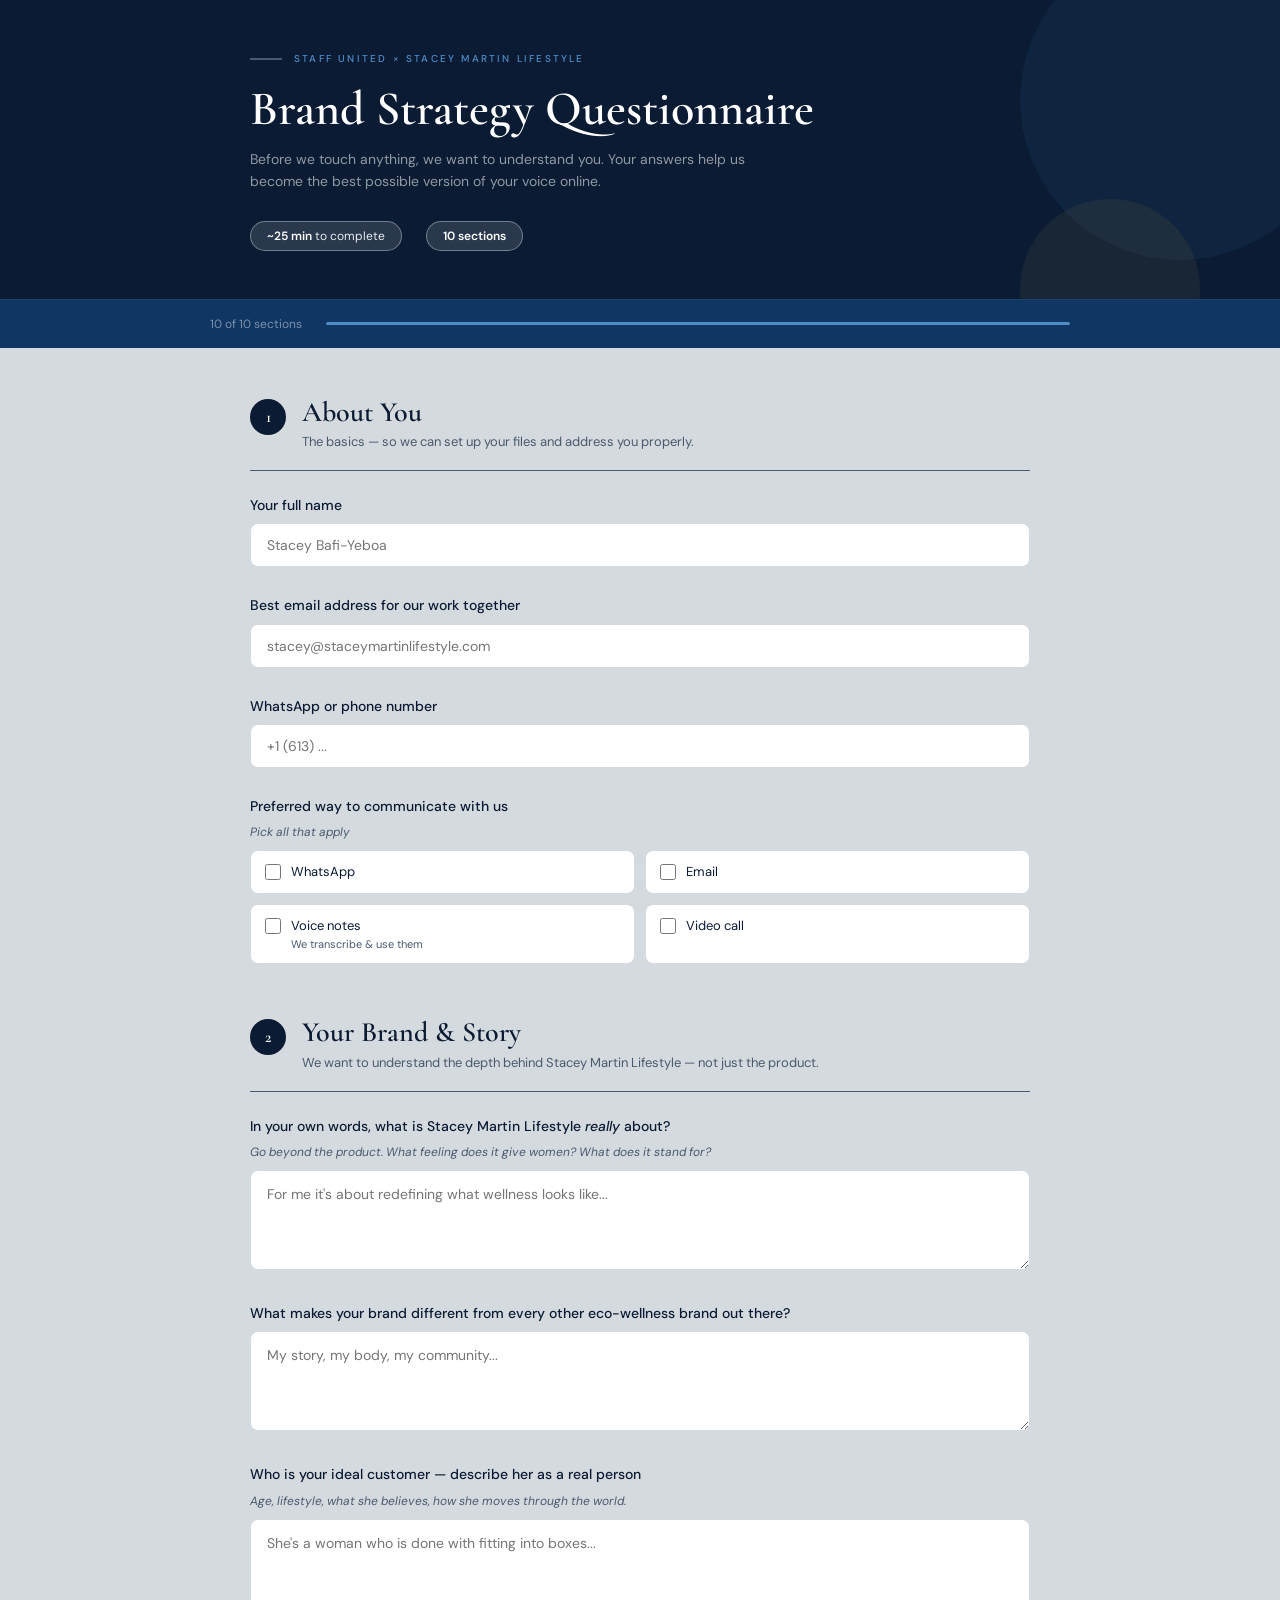
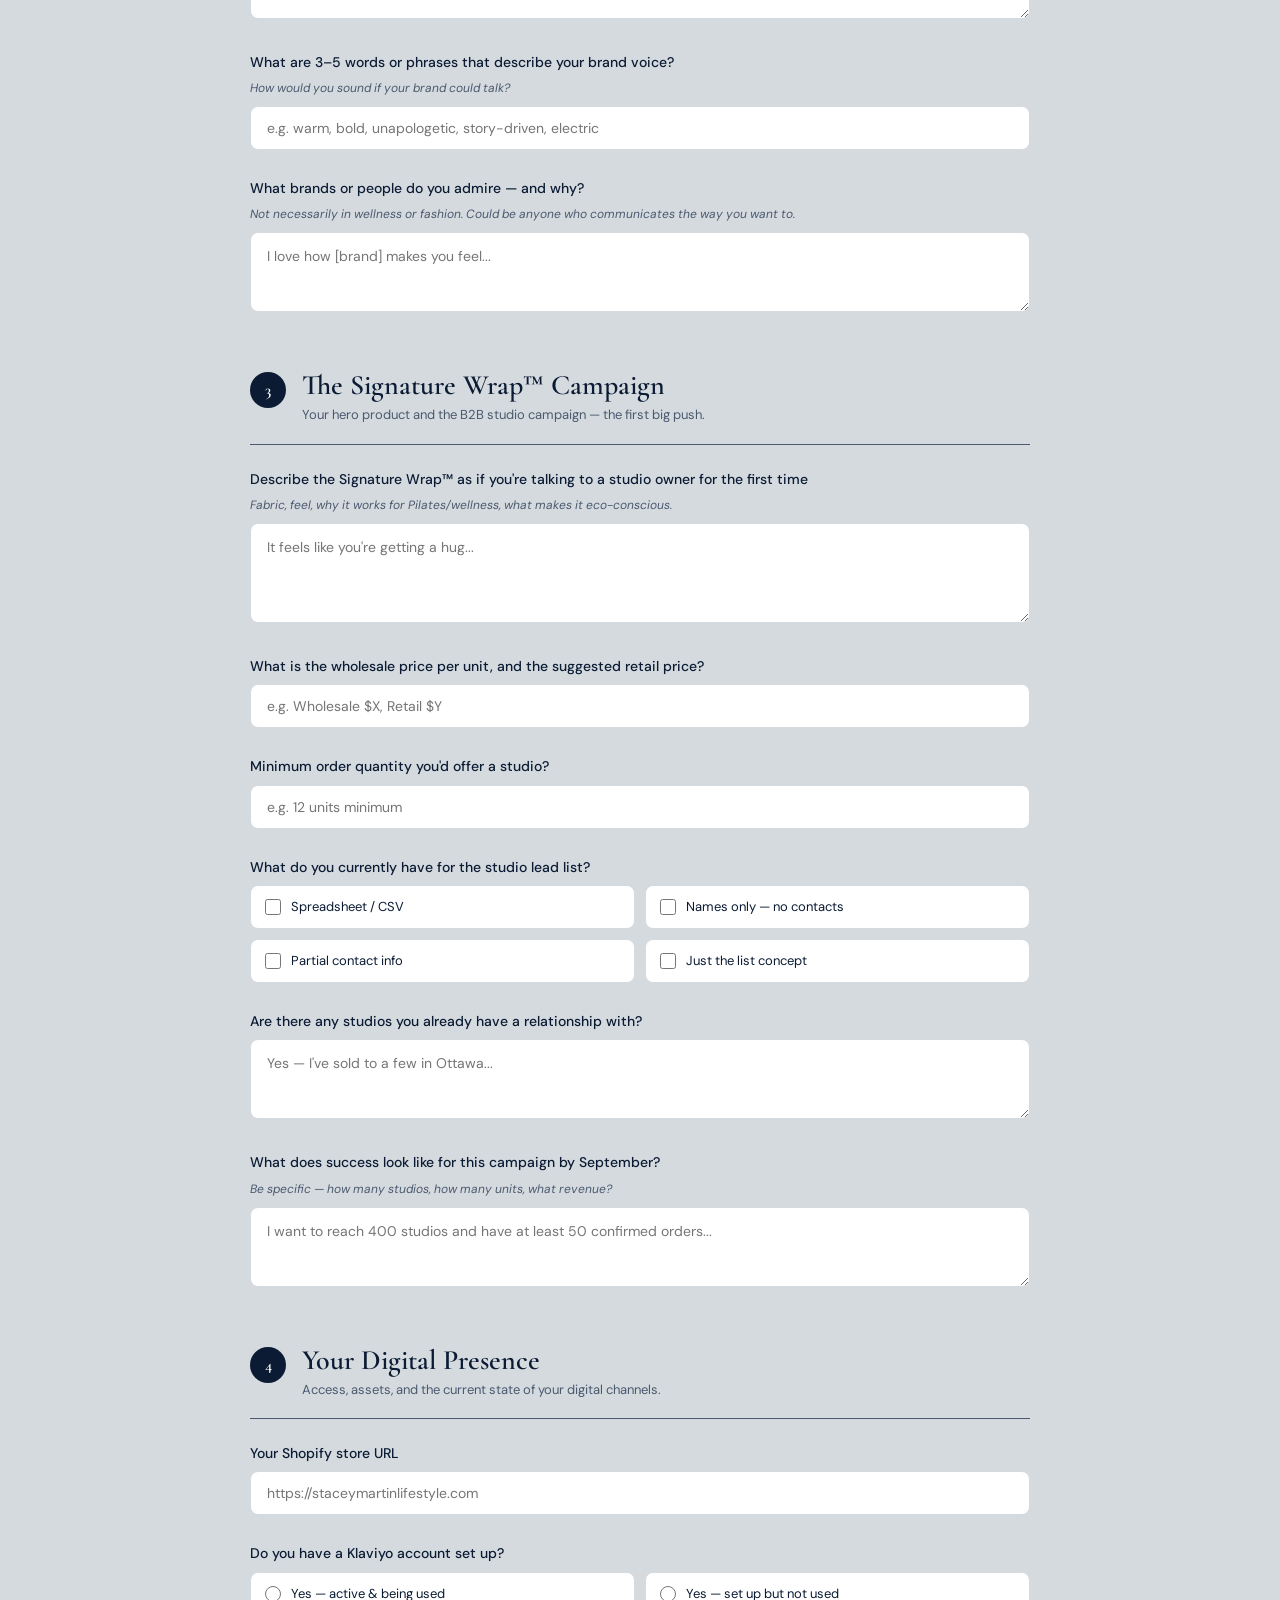
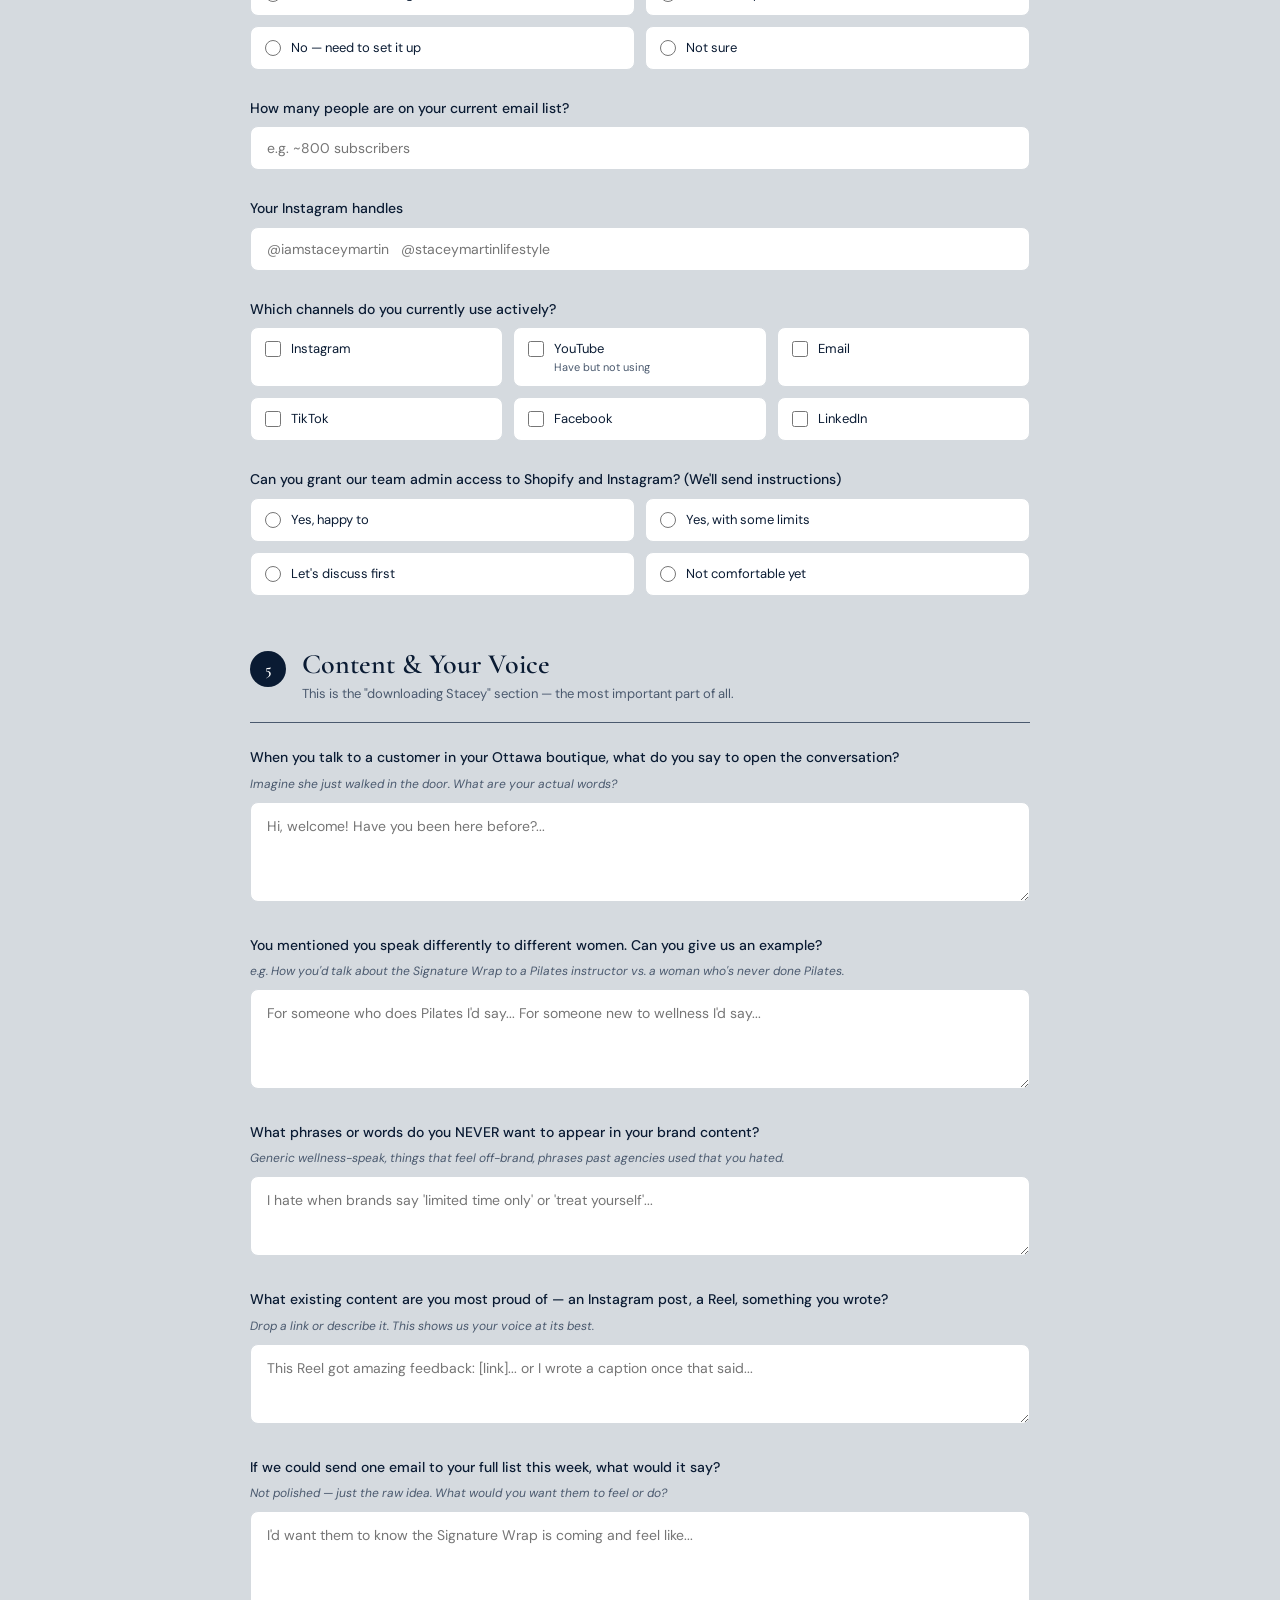
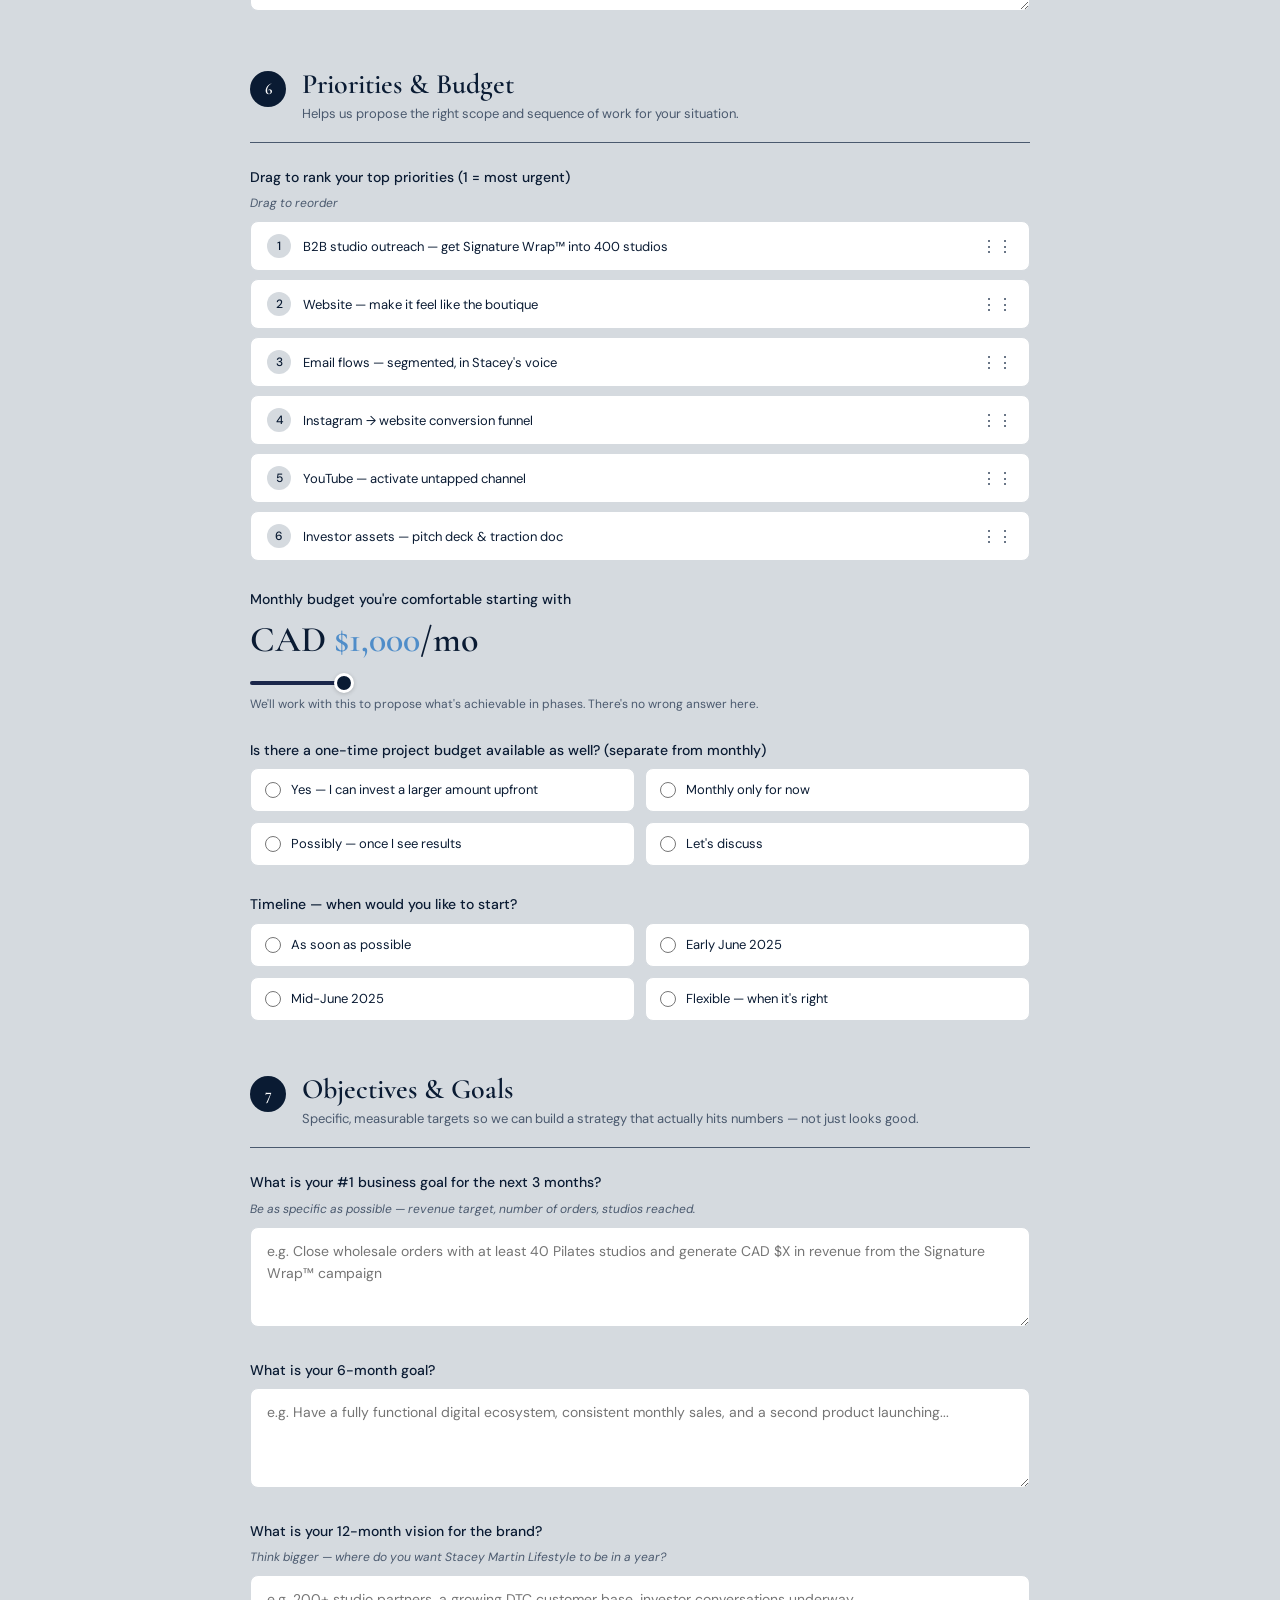
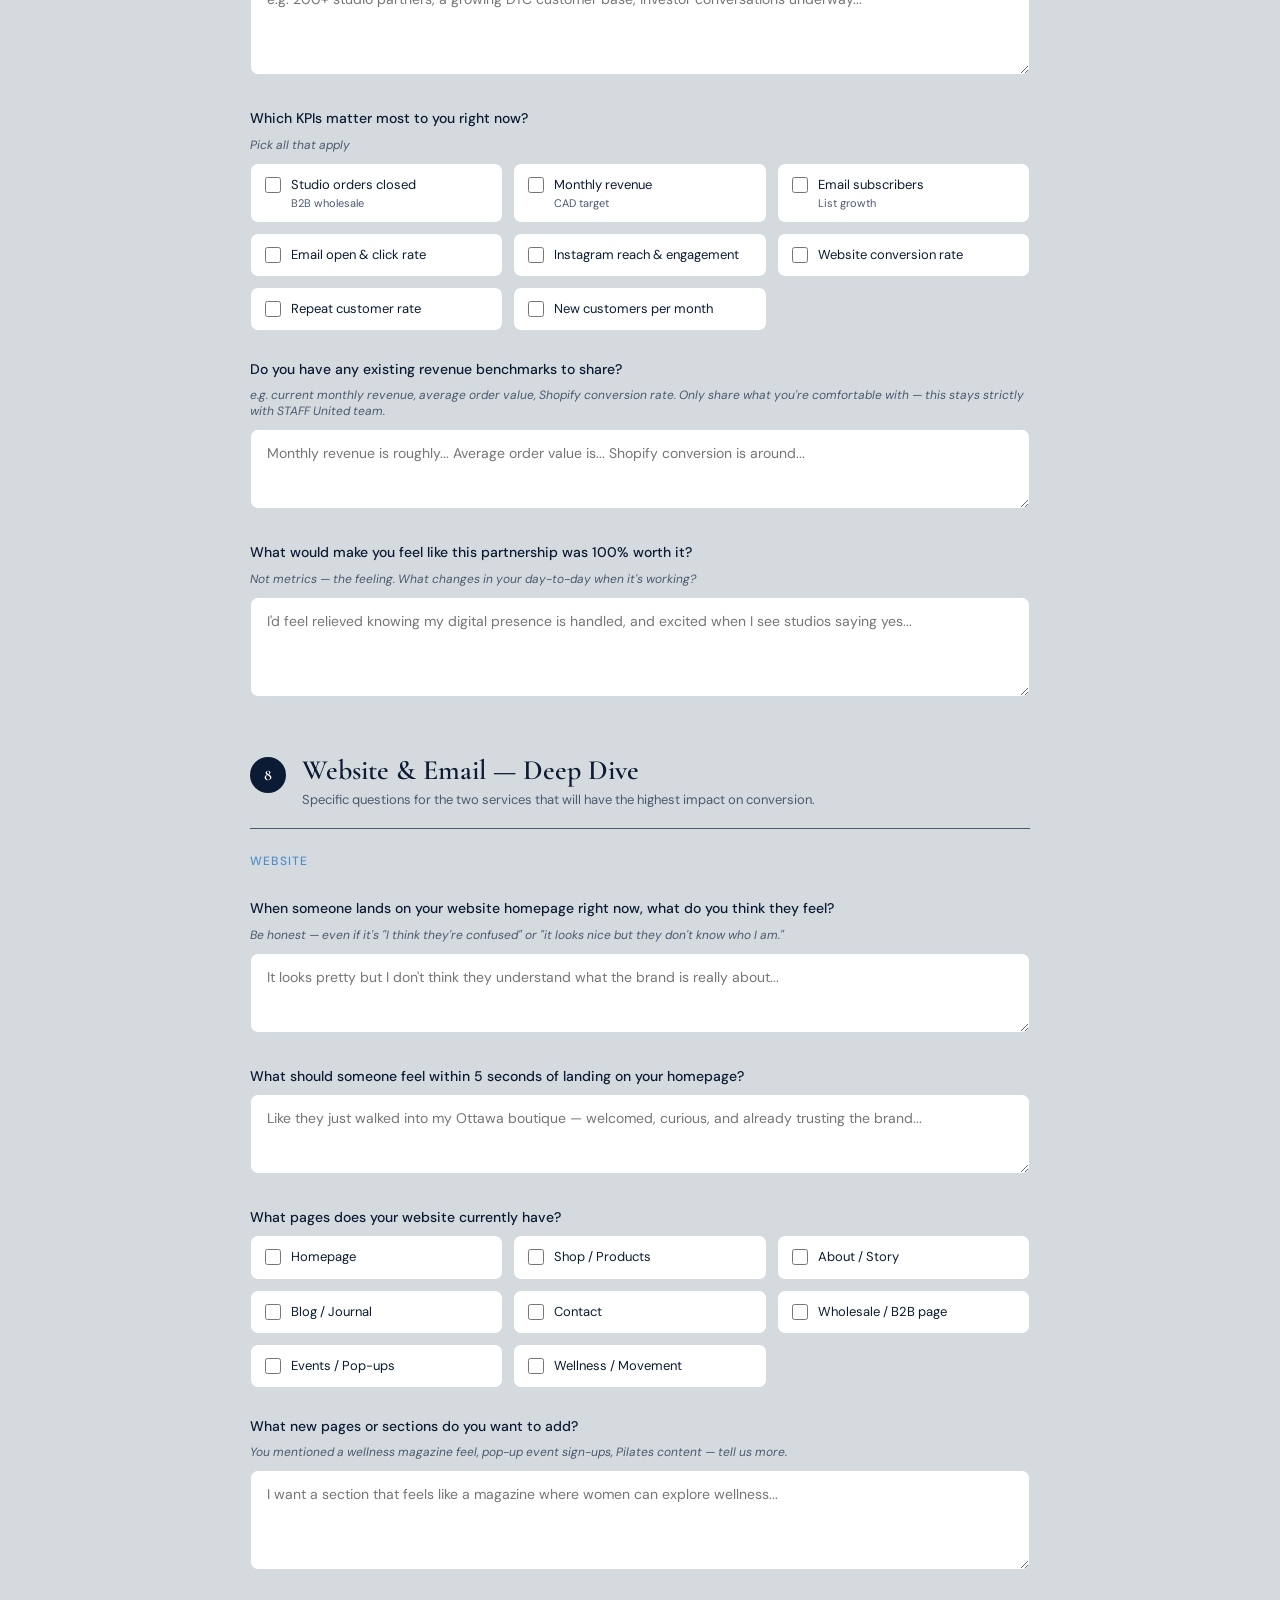
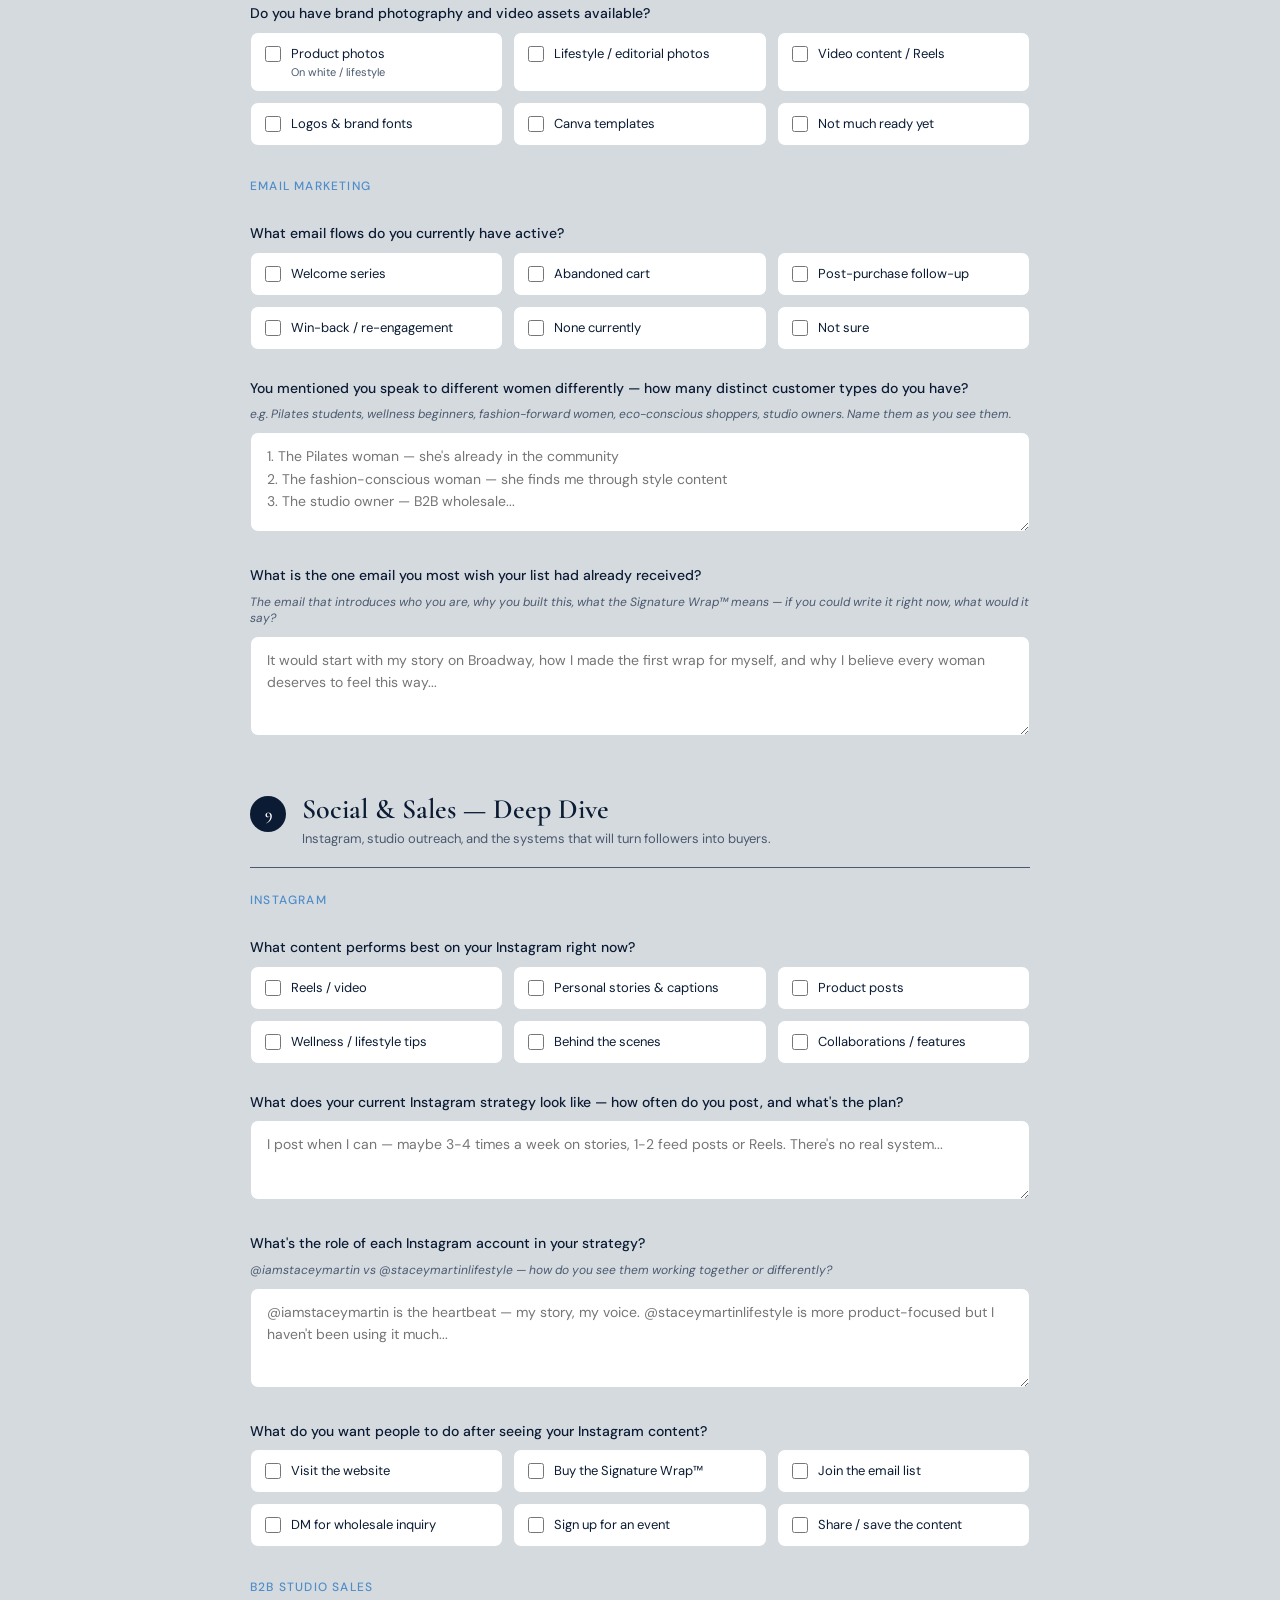
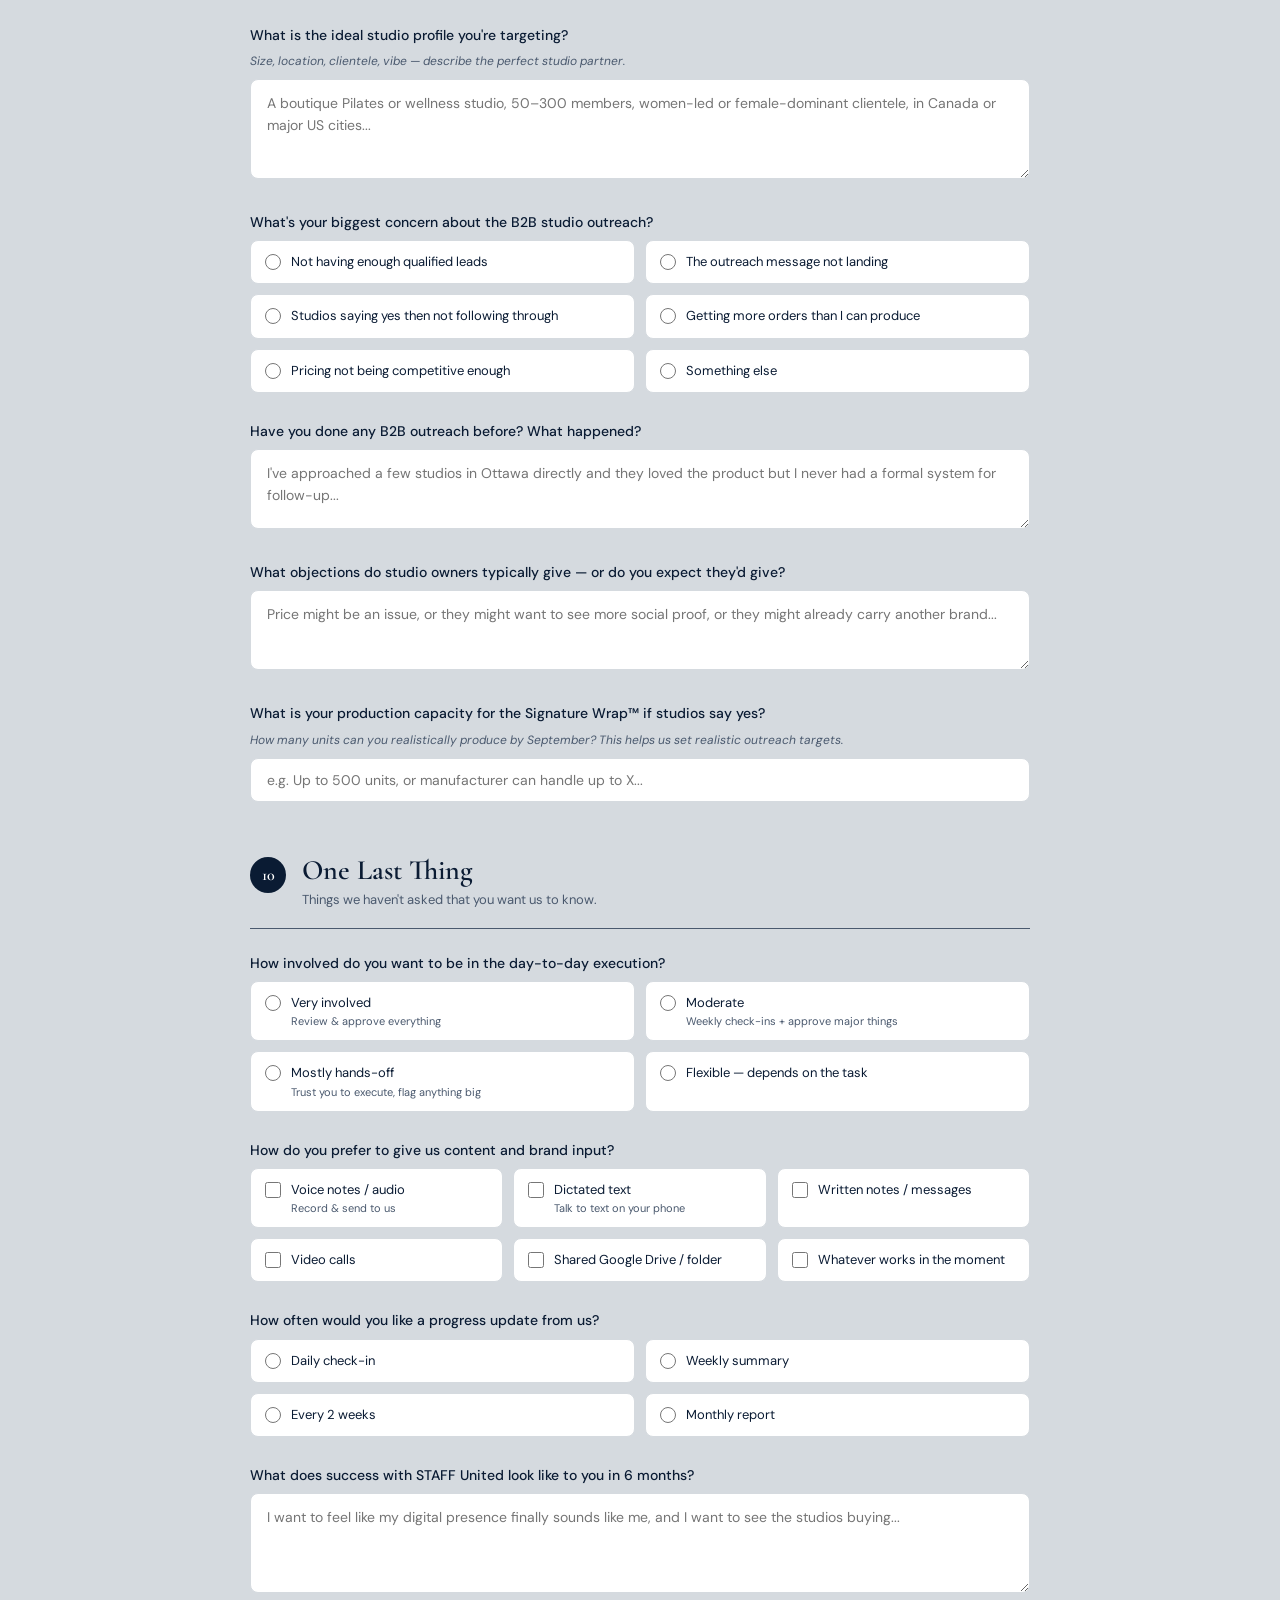
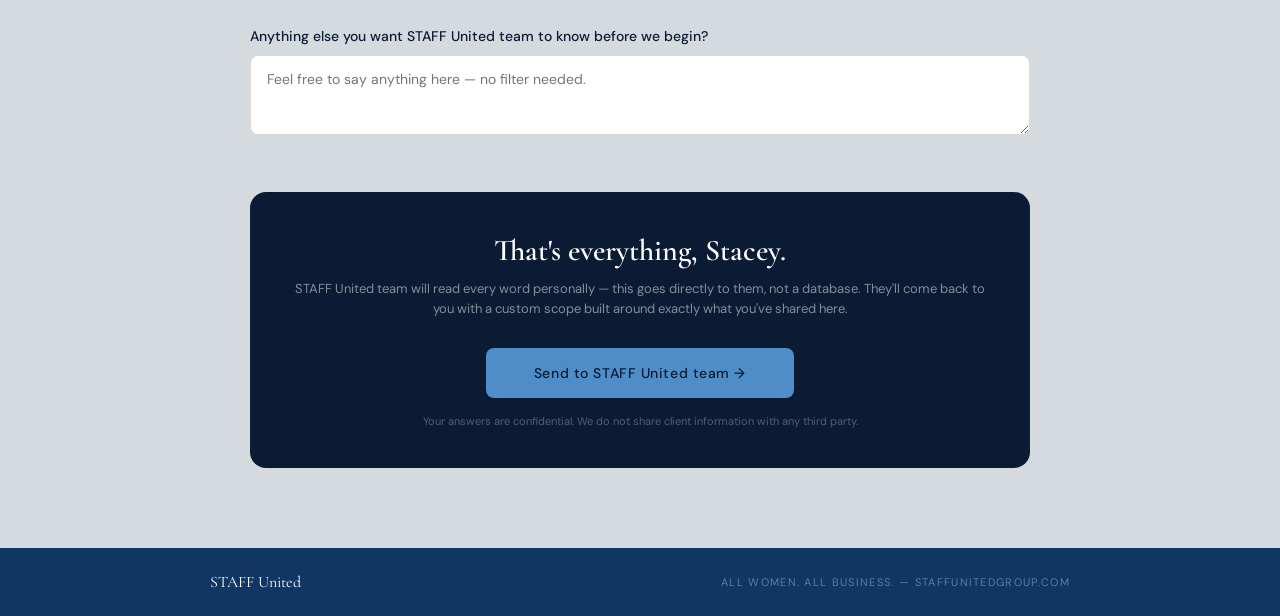
==== index.html @ 4d4ead72 "Initial commit: Discovery questionnaire with Google Sheets integration" ====
<!DOCTYPE html>
<html lang="en">
    <head>
        <meta charset="UTF-8">
        <meta name="viewport" content="width=device-width, initial-scale=1.0">
        <title>Discovery Questionnaire — Stacey Martin Lifestyle × STAFF United</title>
        <link
            href="https://fonts.googleapis.com/css2?family=Cormorant+Garamond:ital,wght@0,400;0,600;1,400&family=DM+Sans:wght@300;400;500&display=swap"
            rel="stylesheet">

        <link rel="stylesheet" href="./assets/css/style.css">
    </head>
    <body>

        <header class="site-header">
            <div class="header-deco"></div>
            <div class="header-deco2"></div>
            <div class="header-inner">
                <div class="header-eyebrow">STAFF United × Stacey Martin Lifestyle</div>
                <h1 class="header-title">Brand Strategy Questionnaire</h1> <p
                    class="header-sub">Before we touch anything, we want to understand you. Your
                    answers help
                    us become the best possible version of your voice online.</p>
                <div class="header-meta">
                    <span class="header-badge"><strong>~25 min</strong> to complete</span>
                    <span class="header-badge"><strong>10 sections</strong></span>
                </div>
            </div>
        </header>

        <div class="progress-bar-wrap">
            <div class="progress-bar-inner">
                <span class="progress-label" id="progress-label">0 of 7 sections</span>
                <div class="progress-track"><div class="progress-fill"
                        id="progress-fill"></div></div>
            </div>
        </div>

        <main class="main">
            <form id="questionnaire" novalidate>

                <!-- ══ SECTION 1: YOU ══ -->
                <div class="section" data-section="1">
                    <div class="section-header">
                        <div class="section-number">1</div>
                        <div>
                            <div class="section-title">About You</div>
                            <div class="section-desc">The basics — so we can set up your files and
                                address you
                                properly.</div>
                        </div>
                    </div>

                    <div class="question">
                        <label class="question-label">Your full name</label>
                        <input type="text" name="full_name" placeholder="Stacey Bafi-Yeboa" />
                    </div>
                    <div class="question">
                        <label class="question-label">Best email address for our work
                            together</label>
                        <input type="email" name="email"
                            placeholder="stacey@staceymartinlifestyle.com" />
                    </div>
                    <div class="question">
                        <label class="question-label">WhatsApp or phone number</label>
                        <input type="text" name="phone" placeholder="+1 (613) ..." />
                    </div>
                    <div class="question">
                        <label class="question-label">Preferred way to communicate with us</label>
                        <div class="question-hint">Pick all that apply</div>
                        <div class="options-grid two-col">
                            <label class="option-item"><input type="checkbox" name="comms"
                                    value="whatsapp"><div><div
                                        class="option-label">WhatsApp</div></div></label>
                            <label class="option-item"><input type="checkbox" name="comms"
                                    value="email"><div><div
                                        class="option-label">Email</div></div></label>
                            <label class="option-item"><input type="checkbox" name="comms"
                                    value="voice_note"><div><div class="option-label">Voice
                                        notes</div><div
                                        class="option-sub">We transcribe & use
                                        them</div></div></label>
                            <label class="option-item"><input type="checkbox" name="comms"
                                    value="video_call"><div><div class="option-label">Video
                                        call</div></div></label>
                        </div>
                    </div>
                </div>

                <!-- ══ SECTION 2: YOUR BRAND ══ -->
                <div class="section" data-section="2">
                    <div class="section-header">
                        <div class="section-number">2</div>
                        <div>
                            <div class="section-title">Your Brand & Story</div>
                            <div class="section-desc">We want to understand the depth behind Stacey
                                Martin
                                Lifestyle — not just the product.</div>
                        </div>
                    </div>

                    <div class="question">
                        <label class="question-label">In your own words, what is Stacey Martin
                            Lifestyle
                            <em>really</em> about?</label>
                        <div class="question-hint">Go beyond the product. What feeling does it give
                            women? What
                            does it stand for?</div>
                        <textarea name="brand_essence"
                            placeholder="For me it's about redefining what wellness looks like..."></textarea>
                    </div>
                    <div class="question">
                        <label class="question-label">What makes your brand different from every
                            other
                            eco-wellness brand out there?</label>
                        <textarea name="brand_difference"
                            placeholder="My story, my body, my community..."></textarea>
                    </div>
                    <div class="question">
                        <label class="question-label">Who is your ideal customer — describe her as a
                            real
                            person</label>
                        <div class="question-hint">Age, lifestyle, what she believes, how she moves
                            through the
                            world.</div>
                        <textarea name="ideal_customer"
                            placeholder="She's a woman who is done with fitting into boxes..."></textarea>
                    </div>
                    <div class="question">
                        <label class="question-label">What are 3–5 words or phrases that describe
                            your brand
                            voice?</label>
                        <div class="question-hint">How would you sound if your brand could
                            talk?</div>
                        <input type="text" name="brand_voice"
                            placeholder="e.g. warm, bold, unapologetic, story-driven, electric" />
                    </div>
                    <div class="question">
                        <label class="question-label">What brands or people do you admire — and
                            why?</label>
                        <div class="question-hint">Not necessarily in wellness or fashion. Could be
                            anyone who
                            communicates the way you want to.</div>
                        <textarea name="brand_admire"
                            placeholder="I love how [brand] makes you feel..."
                            style="min-height:80px;"></textarea>
                    </div>
                </div>

                <!-- ══ SECTION 3: YOUR PRODUCTS ══ -->
                <div class="section" data-section="3">
                    <div class="section-header">
                        <div class="section-number">3</div>
                        <div>
                            <div class="section-title">The Signature Wrap™ Campaign</div>
                            <div class="section-desc">Your hero product and the B2B studio campaign
                                — the first
                                big push.</div>
                        </div>
                    </div>

                    <div class="question">
                        <label class="question-label">Describe the Signature Wrap™ as if you're
                            talking to a
                            studio owner for the first time</label>
                        <div class="question-hint">Fabric, feel, why it works for Pilates/wellness,
                            what makes
                            it eco-conscious.</div>
                        <textarea name="signature_wrap_pitch"
                            placeholder="It feels like you're getting a hug..."></textarea>
                    </div>
                    <div class="question">
                        <label class="question-label">What is the wholesale price per unit, and the
                            suggested
                            retail price?</label>
                        <input type="text" name="pricing"
                            placeholder="e.g. Wholesale $X, Retail $Y" />
                    </div>
                    <div class="question">
                        <label class="question-label">Minimum order quantity you'd offer a
                            studio?</label>
                        <input type="text" name="moq" placeholder="e.g. 12 units minimum" />
                    </div>
                    <div class="question">
                        <label class="question-label">What do you currently have for the studio lead
                            list?</label>
                        <div class="options-grid two-col">
                            <label class="option-item"><input type="checkbox" name="leads"
                                    value="spreadsheet"><div><div class="option-label">Spreadsheet /
                                        CSV</div></div></label>
                            <label class="option-item"><input type="checkbox" name="leads"
                                    value="names_only"><div><div class="option-label">Names only —
                                        no
                                        contacts</div></div></label>
                            <label class="option-item"><input type="checkbox" name="leads"
                                    value="partial"><div><div class="option-label">Partial contact
                                        info</div></div></label>
                            <label class="option-item"><input type="checkbox" name="leads"
                                    value="nothing"><div><div class="option-label">Just the list
                                        concept</div></div></label>
                        </div>
                    </div>
                    <div class="question">
                        <label class="question-label">Are there any studios you already have a
                            relationship
                            with?</label>
                        <textarea name="warm_studios"
                            placeholder="Yes — I've sold to a few in Ottawa..."
                            style="min-height:80px;"></textarea>
                    </div>
                    <div class="question">
                        <label class="question-label">What does success look like for this campaign
                            by
                            September?</label>
                        <div class="question-hint">Be specific — how many studios, how many units,
                            what
                            revenue?</div>
                        <textarea name="campaign_success"
                            placeholder="I want to reach 400 studios and have at least 50 confirmed orders..."
                            style="min-height:80px;"></textarea>
                    </div>
                </div>

                <!-- ══ SECTION 4: DIGITAL PRESENCE ══ -->
                <div class="section" data-section="4">
                    <div class="section-header">
                        <div class="section-number">4</div>
                        <div>
                            <div class="section-title">Your Digital Presence</div>
                            <div class="section-desc">Access, assets, and the current state of your
                                digital
                                channels.</div>
                        </div>
                    </div>

                    <div class="question">
                        <label class="question-label">Your Shopify store URL</label>
                        <input type="url" name="shopify_url"
                            placeholder="https://staceymartinlifestyle.com" />
                    </div>
                    <div class="question">
                        <label class="question-label">Do you have a Klaviyo account set up?</label>
                        <div class="options-grid two-col">
                            <label class="option-item"><input type="radio" name="klaviyo"
                                    value="yes_active"><div><div class="option-label">Yes — active &
                                        being
                                        used</div></div></label>
                            <label class="option-item"><input type="radio" name="klaviyo"
                                    value="yes_inactive"><div><div class="option-label">Yes — set up
                                        but not
                                        used</div></div></label>
                            <label class="option-item"><input type="radio" name="klaviyo"
                                    value="no"><div><div
                                        class="option-label">No — need to set it
                                        up</div></div></label>
                            <label class="option-item"><input type="radio" name="klaviyo"
                                    value="unsure"><div><div
                                        class="option-label">Not sure</div></div></label>
                        </div>
                    </div>
                    <div class="question">
                        <label class="question-label">How many people are on your current email
                            list?</label>
                        <input type="text" name="email_list_size"
                            placeholder="e.g. ~800 subscribers" />
                    </div>
                    <div class="question">
                        <label class="question-label">Your Instagram handles</label>
                        <input type="text" name="instagram"
                            placeholder="@iamstaceymartin   @staceymartinlifestyle" />
                    </div>
                    <div class="question">
                        <label class="question-label">Which channels do you currently use
                            actively?</label>
                        <div class="options-grid">
                            <label class="option-item"><input type="checkbox" name="channels"
                                    value="instagram"><div><div
                                        class="option-label">Instagram</div></div></label>
                            <label class="option-item"><input type="checkbox" name="channels"
                                    value="youtube"><div><div class="option-label">YouTube</div><div
                                        class="option-sub">Have but not using</div></div></label>
                            <label class="option-item"><input type="checkbox" name="channels"
                                    value="email"><div><div
                                        class="option-label">Email</div></div></label>
                            <label class="option-item"><input type="checkbox" name="channels"
                                    value="tiktok"><div><div
                                        class="option-label">TikTok</div></div></label>
                            <label class="option-item"><input type="checkbox" name="channels"
                                    value="facebook"><div><div
                                        class="option-label">Facebook</div></div></label>
                            <label class="option-item"><input type="checkbox" name="channels"
                                    value="linkedin"><div><div
                                        class="option-label">LinkedIn</div></div></label>
                        </div>
                    </div>
                    <div class="question">
                        <label class="question-label">Can you grant our team admin access to Shopify
                            and
                            Instagram? (We'll send instructions)</label>
                        <div class="options-grid two-col">
                            <label class="option-item"><input type="radio" name="access"
                                    value="yes"><div><div
                                        class="option-label">Yes, happy to</div></div></label>
                            <label class="option-item"><input type="radio" name="access"
                                    value="yes_with_limits"><div><div class="option-label">Yes, with
                                        some
                                        limits</div></div></label>
                            <label class="option-item"><input type="radio" name="access"
                                    value="need_to_discuss"><div><div class="option-label">Let's
                                        discuss
                                        first</div></div></label>
                            <label class="option-item"><input type="radio" name="access"
                                    value="no"><div><div
                                        class="option-label">Not comfortable yet</div></div></label>
                        </div>
                    </div>
                </div>

                <!-- ══ SECTION 5: CONTENT & VOICE ══ -->
                <div class="section" data-section="5">
                    <div class="section-header">
                        <div class="section-number">5</div>
                        <div>
                            <div class="section-title">Content & Your Voice</div>
                            <div class="section-desc">This is the "downloading Stacey" section — the
                                most
                                important part of all.</div>
                        </div>
                    </div>

                    <div class="question">
                        <label class="question-label">When you talk to a customer in your Ottawa
                            boutique, what
                            do you say to open the conversation?</label>
                        <div class="question-hint">Imagine she just walked in the door. What are
                            your actual
                            words?</div>
                        <textarea name="boutique_opener"
                            placeholder="Hi, welcome! Have you been here before?..."></textarea>
                    </div>
                    <div class="question">
                        <label class="question-label">You mentioned you speak differently to
                            different women.
                            Can you give us an example?</label>
                        <div class="question-hint">e.g. How you'd talk about the Signature Wrap to a
                            Pilates
                            instructor vs. a woman who's never done Pilates.</div>
                        <textarea name="audience_segmentation_voice"
                            placeholder="For someone who does Pilates I'd say... For someone new to wellness I'd say..."></textarea>
                    </div>
                    <div class="question">
                        <label class="question-label">What phrases or words do you NEVER want to
                            appear in your
                            brand content?</label>
                        <div class="question-hint">Generic wellness-speak, things that feel
                            off-brand, phrases
                            past agencies used that you hated.</div>
                        <textarea name="brand_dont"
                            placeholder="I hate when brands say 'limited time only' or 'treat yourself'..."
                            style="min-height:80px;"></textarea>
                    </div>
                    <div class="question">
                        <label class="question-label">What existing content are you most proud of —
                            an Instagram
                            post, a Reel, something you wrote?</label>
                        <div class="question-hint">Drop a link or describe it. This shows us your
                            voice at its
                            best.</div>
                        <textarea name="best_content"
                            placeholder="This Reel got amazing feedback: [link]... or I wrote a caption once that said..."
                            style="min-height:80px;"></textarea>
                    </div>
                    <div class="question">
                        <label class="question-label">If we could send one email to your full list
                            this week,
                            what would it say?</label>
                        <div class="question-hint">Not polished — just the raw idea. What would you
                            want them to
                            feel or do?</div>
                        <textarea name="dream_email"
                            placeholder="I'd want them to know the Signature Wrap is coming and feel like..."></textarea>
                    </div>
                </div>

                <!-- ══ SECTION 6: PRIORITIES & BUDGET ══ -->
                <div class="section" data-section="6">
                    <div class="section-header">
                        <div class="section-number">6</div>
                        <div>
                            <div class="section-title">Priorities & Budget</div>
                            <div class="section-desc">Helps us propose the right scope and sequence
                                of work for
                                your situation.</div>
                        </div>
                    </div>

                    <div class="question">
                        <label class="question-label">Drag to rank your top priorities (1 = most
                            urgent)</label>
                        <div class="question-hint">Drag to reorder</div>
                        <div class="priority-list" id="priority-list">
                            <div class="priority-item" draggable="true"
                                data-value="studio_outreach">
                                <div class="priority-num">1</div>
                                <div class="priority-text">B2B studio outreach — get Signature Wrap™
                                    into 400
                                    studios</div>
                                <div class="drag-handle">⋮⋮</div>
                            </div>
                            <div class="priority-item" draggable="true" data-value="website">
                                <div class="priority-num">2</div>
                                <div class="priority-text">Website — make it feel like the
                                    boutique</div>
                                <div class="drag-handle">⋮⋮</div>
                            </div>
                            <div class="priority-item" draggable="true" data-value="email_flows">
                                <div class="priority-num">3</div>
                                <div class="priority-text">Email flows — segmented, in Stacey's
                                    voice</div>
                                <div class="drag-handle">⋮⋮</div>
                            </div>
                            <div class="priority-item" draggable="true"
                                data-value="instagram_funnel">
                                <div class="priority-num">4</div>
                                <div class="priority-text">Instagram → website conversion
                                    funnel</div>
                                <div class="drag-handle">⋮⋮</div>
                            </div>
                            <div class="priority-item" draggable="true" data-value="youtube">
                                <div class="priority-num">5</div>
                                <div class="priority-text">YouTube — activate untapped channel</div>
                                <div class="drag-handle">⋮⋮</div>
                            </div>
                            <div class="priority-item" draggable="true" data-value="investor">
                                <div class="priority-num">6</div>
                                <div class="priority-text">Investor assets — pitch deck & traction
                                    doc</div>
                                <div class="drag-handle">⋮⋮</div>
                            </div>
                        </div>
                        <input type="hidden" name="priorities" id="priorities-input" />
                    </div>

                    <div class="question">
                        <label class="question-label">Monthly budget you're comfortable starting
                            with</label>
                        <div class="budget-display">CAD <span
                                id="budget-value">$1,000</span>/mo</div>
                        <input type="range" min="500" max="5000" step="100" value="1000"
                            id="budget-slider"
                            oninput="updateBudget(this.value)" name="budget_monthly" />
                        <div class="budget-note">We'll work with this to propose what's achievable
                            in phases.
                            There's no wrong answer here.</div>
                    </div>

                    <div class="question">
                        <label class="question-label">Is there a one-time project budget available
                            as well?
                            (separate from monthly)</label>
                        <div class="options-grid two-col">
                            <label class="option-item"><input type="radio" name="one_time_budget"
                                    value="yes"><div><div class="option-label">Yes — I can invest a
                                        larger amount
                                        upfront</div></div></label>
                            <label class="option-item"><input type="radio" name="one_time_budget"
                                    value="monthly_only"><div><div class="option-label">Monthly only
                                        for
                                        now</div></div></label>
                            <label class="option-item"><input type="radio" name="one_time_budget"
                                    value="maybe_later"><div><div class="option-label">Possibly —
                                        once I see
                                        results</div></div></label>
                            <label class="option-item"><input type="radio" name="one_time_budget"
                                    value="discuss"><div><div class="option-label">Let's
                                        discuss</div></div></label>
                        </div>
                    </div>

                    <div class="question">
                        <label class="question-label">Timeline — when would you like to
                            start?</label>
                        <div class="options-grid two-col">
                            <label class="option-item"><input type="radio" name="start_timeline"
                                    value="asap"><div><div class="option-label">As soon as
                                        possible</div></div></label>
                            <label class="option-item"><input type="radio" name="start_timeline"
                                    value="june"><div><div class="option-label">Early June
                                        2025</div></div></label>
                            <label class="option-item"><input type="radio" name="start_timeline"
                                    value="mid_june"><div><div class="option-label">Mid-June
                                        2025</div></div></label>
                            <label class="option-item"><input type="radio" name="start_timeline"
                                    value="flexible"><div><div class="option-label">Flexible — when
                                        it's
                                        right</div></div></label>
                        </div>
                    </div>
                </div>

                <!-- ══ SECTION 7: OBJECTIVES & GOALS ══ -->
                <div class="section" data-section="7">
                    <div class="section-header">
                        <div class="section-number">7</div>
                        <div>
                            <div class="section-title">Objectives & Goals</div>
                            <div class="section-desc">Specific, measurable targets so we can build a
                                strategy that
                                actually hits numbers — not just looks good.</div>
                        </div>
                    </div>

                    <div class="question">
                        <label class="question-label">What is your #1 business goal for the next 3
                            months?</label>
                        <div class="question-hint">Be as specific as possible — revenue target,
                            number of
                            orders, studios reached.</div>
                        <textarea name="goal_3mo"
                            placeholder="e.g. Close wholesale orders with at least 40 Pilates studios and generate CAD $X in revenue from the Signature Wrap™ campaign"></textarea>
                    </div>
                    <div class="question">
                        <label class="question-label">What is your 6-month goal?</label>
                        <textarea name="goal_6mo"
                            placeholder="e.g. Have a fully functional digital ecosystem, consistent monthly sales, and a second product launching..."></textarea>
                    </div>
                    <div class="question">
                        <label class="question-label">What is your 12-month vision for the
                            brand?</label>
                        <div class="question-hint">Think bigger — where do you want Stacey Martin
                            Lifestyle to
                            be in a year?</div>
                        <textarea name="goal_12mo"
                            placeholder="e.g. 200+ studio partners, a growing DTC customer base, investor conversations underway..."></textarea>
                    </div>
                    <div class="question">
                        <label class="question-label">Which KPIs matter most to you right
                            now?</label>
                        <div class="question-hint">Pick all that apply</div>
                        <div class="options-grid">
                            <label class="option-item"><input type="checkbox" name="kpis"
                                    value="studio_orders"><div><div class="option-label">Studio
                                        orders
                                        closed</div><div class="option-sub">B2B
                                        wholesale</div></div></label>
                            <label class="option-item"><input type="checkbox" name="kpis"
                                    value="revenue"><div><div class="option-label">Monthly
                                        revenue</div><div
                                        class="option-sub">CAD target</div></div></label>
                            <label class="option-item"><input type="checkbox" name="kpis"
                                    value="email_subs"><div><div class="option-label">Email
                                        subscribers</div><div
                                        class="option-sub">List growth</div></div></label>
                            <label class="option-item"><input type="checkbox" name="kpis"
                                    value="email_open_rate"><div><div class="option-label">Email
                                        open & click
                                        rate</div></div></label>
                            <label class="option-item"><input type="checkbox" name="kpis"
                                    value="ig_reach"><div><div class="option-label">Instagram reach
                                        &
                                        engagement</div></div></label>
                            <label class="option-item"><input type="checkbox" name="kpis"
                                    value="website_conversions"><div><div
                                        class="option-label">Website conversion
                                        rate</div></div></label>
                            <label class="option-item"><input type="checkbox" name="kpis"
                                    value="repeat_buyers"><div><div class="option-label">Repeat
                                        customer
                                        rate</div></div></label>
                            <label class="option-item"><input type="checkbox" name="kpis"
                                    value="new_customers"><div><div class="option-label">New
                                        customers per
                                        month</div></div></label>
                        </div>
                    </div>
                    <div class="question">
                        <label class="question-label">Do you have any existing revenue benchmarks to
                            share?</label>
                        <div class="question-hint">e.g. current monthly revenue, average order
                            value, Shopify
                            conversion rate. Only share what you're comfortable with — this stays
                            strictly with
                            STAFF United team.</div>
                        <textarea name="revenue_benchmarks"
                            placeholder="Monthly revenue is roughly... Average order value is... Shopify conversion is around..."
                            style="min-height:80px;"></textarea>
                    </div>
                    <div class="question">
                        <label class="question-label">What would make you feel like this partnership
                            was 100%
                            worth it?</label>
                        <div class="question-hint">Not metrics — the feeling. What changes in your
                            day-to-day
                            when it's working?</div>
                        <textarea name="success_feeling"
                            placeholder="I'd feel relieved knowing my digital presence is handled, and excited when I see studios saying yes..."></textarea>
                    </div>
                </div>

                <!-- ══ SECTION 8: WEBSITE & EMAIL DEEP DIVE ══ -->
                <div class="section" data-section="8">
                    <div class="section-header">
                        <div class="section-number">8</div>
                        <div>
                            <div class="section-title">Website & Email — Deep Dive</div>
                            <div class="section-desc">Specific questions for the two services that
                                will have the
                                highest impact on conversion.</div>
                        </div>
                    </div>

                    <div class="question">
                        <label class="question-label"
                            style="font-size:12px;color:var(--blue);text-transform:uppercase;letter-spacing:0.1em;font-weight:500;">WEBSITE</label>
                    </div>
                    <div class="question">
                        <label class="question-label">When someone lands on your website homepage
                            right now,
                            what do you think they feel?</label>
                        <div class="question-hint">Be honest — even if it's
                            "I think they're confused" or
                            "it looks nice but they don't know who I am."</div>
                        <textarea name="website_current_feel"
                            placeholder="It looks pretty but I don't think they understand what the brand is really about..."
                            style="min-height:80px;"></textarea>
                    </div>
                    <div class="question">
                        <label class="question-label">What should someone feel within 5 seconds of
                            landing on
                            your homepage?</label>
                        <textarea name="website_ideal_feel"
                            placeholder="Like they just walked into my Ottawa boutique — welcomed, curious, and already trusting the brand..."
                            style="min-height:80px;"></textarea>
                    </div>
                    <div class="question">
                        <label class="question-label">What pages does your website currently
                            have?</label>
                        <div class="options-grid">
                            <label class="option-item"><input type="checkbox" name="website_pages"
                                    value="home"><div><div
                                        class="option-label">Homepage</div></div></label>
                            <label class="option-item"><input type="checkbox" name="website_pages"
                                    value="shop"><div><div class="option-label">Shop /
                                        Products</div></div></label>
                            <label class="option-item"><input type="checkbox" name="website_pages"
                                    value="about"><div><div class="option-label">About /
                                        Story</div></div></label>
                            <label class="option-item"><input type="checkbox" name="website_pages"
                                    value="blog"><div><div class="option-label">Blog /
                                        Journal</div></div></label>
                            <label class="option-item"><input type="checkbox" name="website_pages"
                                    value="contact"><div><div
                                        class="option-label">Contact</div></div></label>
                            <label class="option-item"><input type="checkbox" name="website_pages"
                                    value="wholesale"><div><div class="option-label">Wholesale / B2B
                                        page</div></div></label>
                            <label class="option-item"><input type="checkbox" name="website_pages"
                                    value="events"><div><div class="option-label">Events /
                                        Pop-ups</div></div></label>
                            <label class="option-item"><input type="checkbox" name="website_pages"
                                    value="wellness"><div><div class="option-label">Wellness /
                                        Movement</div></div></label>
                        </div>
                    </div>
                    <div class="question">
                        <label class="question-label">What new pages or sections do you want to
                            add?</label>
                        <div class="question-hint">You mentioned a wellness magazine feel, pop-up
                            event
                            sign-ups, Pilates content — tell us more.</div>
                        <textarea name="website_new_pages"
                            placeholder="I want a section that feels like a magazine where women can explore wellness..."></textarea>
                    </div>
                    <div class="question">
                        <label class="question-label">Do you have brand photography and video assets
                            available?</label>
                        <div class="options-grid">
                            <label class="option-item"><input type="checkbox" name="brand_assets"
                                    value="product_photos"><div><div class="option-label">Product
                                        photos</div><div
                                        class="option-sub">On white / lifestyle</div></div></label>
                            <label class="option-item"><input type="checkbox" name="brand_assets"
                                    value="lifestyle_photos"><div><div
                                        class="option-label">Lifestyle / editorial
                                        photos</div></div></label>
                            <label class="option-item"><input type="checkbox" name="brand_assets"
                                    value="video_content"><div><div class="option-label">Video
                                        content /
                                        Reels</div></div></label>
                            <label class="option-item"><input type="checkbox" name="brand_assets"
                                    value="logos_fonts"><div><div class="option-label">Logos & brand
                                        fonts</div></div></label>
                            <label class="option-item"><input type="checkbox" name="brand_assets"
                                    value="canva_templates"><div><div class="option-label">Canva
                                        templates</div></div></label>
                            <label class="option-item"><input type="checkbox" name="brand_assets"
                                    value="nothing_ready"><div><div class="option-label">Not much
                                        ready
                                        yet</div></div></label>
                        </div>
                    </div>

                    <div class="question" style="margin-top:32px;">
                        <label class="question-label"
                            style="font-size:12px;color:var(--blue);text-transform:uppercase;letter-spacing:0.1em;font-weight:500;">EMAIL
                            MARKETING</label>
                    </div>
                    <div class="question">
                        <label class="question-label">What email flows do you currently have
                            active?</label>
                        <div class="options-grid">
                            <label class="option-item"><input type="checkbox" name="current_flows"
                                    value="welcome"><div><div class="option-label">Welcome
                                        series</div></div></label>
                            <label class="option-item"><input type="checkbox" name="current_flows"
                                    value="abandoned_cart"><div><div class="option-label">Abandoned
                                        cart</div></div></label>
                            <label class="option-item"><input type="checkbox" name="current_flows"
                                    value="post_purchase"><div><div
                                        class="option-label">Post-purchase
                                        follow-up</div></div></label>
                            <label class="option-item"><input type="checkbox" name="current_flows"
                                    value="win_back"><div><div class="option-label">Win-back /
                                        re-engagement</div></div></label>
                            <label class="option-item"><input type="checkbox" name="current_flows"
                                    value="none"><div><div class="option-label">None
                                        currently</div></div></label>
                            <label class="option-item"><input type="checkbox" name="current_flows"
                                    value="unsure_flows"><div><div class="option-label">Not
                                        sure</div></div></label>
                        </div>
                    </div>
                    <div class="question">
                        <label class="question-label">You mentioned you speak to different women
                            differently —
                            how many distinct customer types do you have?</label>
                        <div class="question-hint">e.g. Pilates students, wellness beginners,
                            fashion-forward
                            women, eco-conscious shoppers, studio owners. Name them as you see
                            them.</div>
                        <textarea name="customer_segments"
                            placeholder="1. The Pilates woman — she's already in the community
2. The fashion-conscious woman — she finds me through style content
3. The studio owner — B2B wholesale..."></textarea>
                    </div>
                    <div class="question">
                        <label class="question-label">What is the one email you most wish your list
                            had already
                            received?</label>
                        <div class="question-hint">The email that introduces who you are, why you
                            built this,
                            what the Signature Wrap™ means — if you could write it right now, what
                            would it
                            say?</div>
                        <textarea name="dream_intro_email"
                            placeholder="It would start with my story on Broadway, how I made the first wrap for myself, and why I believe every woman deserves to feel this way..."></textarea>
                    </div>
                </div>

                <!-- ══ SECTION 9: SOCIAL & SALES DEEP DIVE ══ -->
                <div class="section" data-section="9">
                    <div class="section-header">
                        <div class="section-number">9</div>
                        <div>
                            <div class="section-title">Social & Sales — Deep Dive</div>
                            <div class="section-desc">Instagram, studio outreach, and the systems
                                that will turn
                                followers into buyers.</div>
                        </div>
                    </div>

                    <div class="question">
                        <label class="question-label"
                            style="font-size:12px;color:var(--blue);text-transform:uppercase;letter-spacing:0.1em;font-weight:500;">INSTAGRAM</label>
                    </div>
                    <div class="question">
                        <label class="question-label">What content performs best on your Instagram
                            right
                            now?</label>
                        <div class="options-grid">
                            <label class="option-item"><input type="checkbox" name="ig_best_content"
                                    value="reels"><div><div class="option-label">Reels /
                                        video</div></div></label>
                            <label class="option-item"><input type="checkbox" name="ig_best_content"
                                    value="personal_stories"><div><div class="option-label">Personal
                                        stories &
                                        captions</div></div></label>
                            <label class="option-item"><input type="checkbox" name="ig_best_content"
                                    value="product_posts"><div><div class="option-label">Product
                                        posts</div></div></label>
                            <label class="option-item"><input type="checkbox" name="ig_best_content"
                                    value="wellness_tips"><div><div class="option-label">Wellness /
                                        lifestyle
                                        tips</div></div></label>
                            <label class="option-item"><input type="checkbox" name="ig_best_content"
                                    value="behind_scenes"><div><div class="option-label">Behind the
                                        scenes</div></div></label>
                            <label class="option-item"><input type="checkbox" name="ig_best_content"
                                    value="collaborations"><div><div
                                        class="option-label">Collaborations /
                                        features</div></div></label>
                        </div>
                    </div>
                    <div class="question">
                        <label class="question-label">What does your current Instagram strategy look
                            like — how
                            often do you post, and what's the plan?</label>
                        <textarea name="ig_current_strategy"
                            placeholder="I post when I can — maybe 3-4 times a week on stories, 1-2 feed posts or Reels. There's no real system..."
                            style="min-height:80px;"></textarea>
                    </div>
                    <div class="question">
                        <label class="question-label">What's the role of each Instagram account in
                            your
                            strategy?</label>
                        <div class="question-hint">@iamstaceymartin vs @staceymartinlifestyle — how
                            do you see
                            them working together or differently?</div>
                        <textarea name="ig_account_roles"
                            placeholder="@iamstaceymartin is the heartbeat — my story, my voice. @staceymartinlifestyle is more product-focused but I haven't been using it much..."></textarea>
                    </div>
                    <div class="question">
                        <label class="question-label">What do you want people to do after seeing
                            your Instagram
                            content?</label>
                        <div class="options-grid">
                            <label class="option-item"><input type="checkbox" name="ig_cta"
                                    value="visit_website"><div><div class="option-label">Visit the
                                        website</div></div></label>
                            <label class="option-item"><input type="checkbox" name="ig_cta"
                                    value="buy_product"><div><div class="option-label">Buy the
                                        Signature
                                        Wrap™</div></div></label>
                            <label class="option-item"><input type="checkbox" name="ig_cta"
                                    value="join_email"><div><div class="option-label">Join the email
                                        list</div></div></label>
                            <label class="option-item"><input type="checkbox" name="ig_cta"
                                    value="dm_inquiry"><div><div class="option-label">DM for
                                        wholesale
                                        inquiry</div></div></label>
                            <label class="option-item"><input type="checkbox" name="ig_cta"
                                    value="sign_up_event"><div><div class="option-label">Sign up for
                                        an
                                        event</div></div></label>
                            <label class="option-item"><input type="checkbox" name="ig_cta"
                                    value="share_content"><div><div class="option-label">Share /
                                        save the
                                        content</div></div></label>
                        </div>
                    </div>

                    <div class="question" style="margin-top:32px;">
                        <label class="question-label"
                            style="font-size:12px;color:var(--blue);text-transform:uppercase;letter-spacing:0.1em;font-weight:500;">B2B
                            STUDIO SALES</label>
                    </div>
                    <div class="question">
                        <label class="question-label">What is the ideal studio profile you're
                            targeting?</label>
                        <div class="question-hint">Size, location, clientele, vibe — describe the
                            perfect studio
                            partner.</div>
                        <textarea name="ideal_studio"
                            placeholder="A boutique Pilates or wellness studio, 50–300 members, women-led or female-dominant clientele, in Canada or major US cities..."></textarea>
                    </div>
                    <div class="question">
                        <label class="question-label">What's your biggest concern about the B2B
                            studio
                            outreach?</label>
                        <div class="options-grid two-col">
                            <label class="option-item"><input type="radio" name="b2b_concern"
                                    value="not_enough_leads"><div><div class="option-label">Not
                                        having enough
                                        qualified leads</div></div></label>
                            <label class="option-item"><input type="radio" name="b2b_concern"
                                    value="messaging"><div><div class="option-label">The outreach
                                        message not
                                        landing</div></div></label>
                            <label class="option-item"><input type="radio" name="b2b_concern"
                                    value="follow_through"><div><div class="option-label">Studios
                                        saying yes then not
                                        following through</div></div></label>
                            <label class="option-item"><input type="radio" name="b2b_concern"
                                    value="production_capacity"><div><div
                                        class="option-label">Getting more orders
                                        than I can produce</div></div></label>
                            <label class="option-item"><input type="radio" name="b2b_concern"
                                    value="pricing"><div><div class="option-label">Pricing not being
                                        competitive
                                        enough</div></div></label>
                            <label class="option-item"><input type="radio" name="b2b_concern"
                                    value="other_b2b"><div><div class="option-label">Something
                                        else</div></div></label>
                        </div>
                    </div>
                    <div class="question">
                        <label class="question-label">Have you done any B2B outreach before? What
                            happened?</label>
                        <textarea name="b2b_history"
                            placeholder="I've approached a few studios in Ottawa directly and they loved the product but I never had a formal system for follow-up..."
                            style="min-height:80px;"></textarea>
                    </div>
                    <div class="question">
                        <label class="question-label">What objections do studio owners typically
                            give — or do
                            you expect they'd give?</label>
                        <textarea name="b2b_objections"
                            placeholder="Price might be an issue, or they might want to see more social proof, or they might already carry another brand..."
                            style="min-height:80px;"></textarea>
                    </div>
                    <div class="question">
                        <label class="question-label">What is your production capacity for the
                            Signature Wrap™
                            if studios say yes?</label>
                        <div class="question-hint">How many units can you realistically produce by
                            September?
                            This helps us set realistic outreach targets.</div>
                        <input type="text" name="production_capacity"
                            placeholder="e.g. Up to 500 units, or manufacturer can handle up to X..." />
                    </div>
                </div>

                <!-- ══ SECTION 10: ONE LAST THING ══ -->
                <div class="section" data-section="10">
                    <div class="section-header">
                        <div class="section-number">10</div>
                        <div>
                            <div class="section-title">One Last Thing</div>
                            <div class="section-desc">Things we haven't asked that you want us to
                                know.</div>
                        </div>
                    </div>

                    <div class="question">
                        <label class="question-label">How involved do you want to be in the
                            day-to-day
                            execution?</label>
                        <div class="options-grid two-col">
                            <label class="option-item"><input type="radio" name="involvement_level"
                                    value="very_involved"><div><div class="option-label">Very
                                        involved</div><div
                                        class="option-sub">Review & approve
                                        everything</div></div></label>
                            <label class="option-item"><input type="radio" name="involvement_level"
                                    value="moderate"><div><div
                                        class="option-label">Moderate</div><div
                                        class="option-sub">Weekly check-ins + approve major
                                        things</div></div></label>
                            <label class="option-item"><input type="radio" name="involvement_level"
                                    value="hands_off"><div><div class="option-label">Mostly
                                        hands-off</div><div
                                        class="option-sub">Trust you to execute, flag anything
                                        big</div></div></label>
                            <label class="option-item"><input type="radio" name="involvement_level"
                                    value="flexible"><div><div class="option-label">Flexible —
                                        depends on the
                                        task</div></div></label>
                        </div>
                    </div>
                    <div class="question">
                        <label class="question-label">How do you prefer to give us content and brand
                            input?</label>
                        <div class="options-grid">
                            <label class="option-item"><input type="checkbox"
                                    name="content_input_method"
                                    value="voice_notes"><div><div class="option-label">Voice notes /
                                        audio</div><div
                                        class="option-sub">Record & send to us</div></div></label>
                            <label class="option-item"><input type="checkbox"
                                    name="content_input_method"
                                    value="dictated_text"><div><div class="option-label">Dictated
                                        text</div><div
                                        class="option-sub">Talk to text on your
                                        phone</div></div></label>
                            <label class="option-item"><input type="checkbox"
                                    name="content_input_method"
                                    value="written_notes"><div><div class="option-label">Written
                                        notes /
                                        messages</div></div></label>
                            <label class="option-item"><input type="checkbox"
                                    name="content_input_method"
                                    value="video_calls"><div><div class="option-label">Video
                                        calls</div></div></label>
                            <label class="option-item"><input type="checkbox"
                                    name="content_input_method"
                                    value="shared_folder"><div><div class="option-label">Shared
                                        Google Drive /
                                        folder</div></div></label>
                            <label class="option-item"><input type="checkbox"
                                    name="content_input_method"
                                    value="whatever_works"><div><div class="option-label">Whatever
                                        works in the
                                        moment</div></div></label>
                        </div>
                    </div>
                    <div class="question">
                        <label class="question-label">How often would you like a progress update
                            from
                            us?</label>
                        <div class="options-grid two-col">
                            <label class="option-item"><input type="radio" name="reporting_cadence"
                                    value="daily"><div><div class="option-label">Daily
                                        check-in</div></div></label>
                            <label class="option-item"><input type="radio" name="reporting_cadence"
                                    value="weekly"><div><div class="option-label">Weekly
                                        summary</div></div></label>
                            <label class="option-item"><input type="radio" name="reporting_cadence"
                                    value="biweekly"><div><div class="option-label">Every 2
                                        weeks</div></div></label>
                            <label class="option-item"><input type="radio" name="reporting_cadence"
                                    value="monthly"><div><div class="option-label">Monthly
                                        report</div></div></label>
                        </div>
                    </div>
                    <div class="question">
                        <label class="question-label">What does success with STAFF United look like
                            to you in 6
                            months?</label>
                        <textarea name="success_6mo"
                            placeholder="I want to feel like my digital presence finally sounds like me, and I want to see the studios buying..."></textarea>
                    </div>
                    <div class="question">
                        <label class="question-label">Anything else you want STAFF United team to
                            know before we
                            begin?</label>
                        <textarea name="anything_else"
                            placeholder="Feel free to say anything here — no filter needed."
                            style="min-height:80px;"></textarea>
                    </div>
                </div>

                <!-- ══ SUBMIT ══ -->
                <div class="submit-section">
                    <div class="submit-title">That's everything, Stacey.</div>
                    <p class="submit-sub">STAFF United team will read every word personally — this
                        goes
                        directly to them, not a database. They'll come back to you with a custom
                        scope built
                        around exactly what you've shared here.</p>
                    <button type="button" class="submit-btn" onclick="handleSubmit()">Send to STAFF
                        United
                        team →</button>
                    <div class="submit-note">Your answers are confidential. We do not share client
                        information
                        with any third party.</div>
                </div>

            </form>

            <div class="success-state" id="success">
                <div class="success-icon">✓</div>
                <div class="success-title">Thank you, Stacey.</div>
                <p class="success-sub">STAFF United team will review your answers and come back with
                    a
                    custom scope proposal within 48 hours. You'll hear from us at the email you
                    provided — and
                    of course, WhatsApp is always open.</p>
            </div>
        </main>

        <footer class="site-footer">
            <div class="footer-inner">
                <div class="footer-brand">STAFF United</div>
                <div class="footer-tagline">All Women. All Business. — staffunitedgroup.com</div>
            </div>
        </footer>

        <script src="assets/js/app.js"></script>
    </body>
</html>
---- assets/css/style.css ----
*,
*::before,
*::after {
  box-sizing: border-box;
  margin: 0;
  padding: 0;
}

:root {
  --navy: #0a1b33;
  --navy-mid: #103663;
  --blue: #4f8dc9;
  --cream: #d5dadf;
  --cream2: #d5dadf;
  --tan: #4a596e;
  --warm-grey: #4a596e;
  --dark: #0a1b33;
  --gold: #4f8dc9;
  --rose: #4a596e;
  --white: #ffffff;
}

html {
  scroll-behavior: smooth;
}

body {
  font-family: "DM Sans", sans-serif;
  background: var(--cream);
  color: var(--dark);
  min-height: 100vh;
}

/* ── HEADER ── */
.site-header {
  background: var(--navy);
  padding: 0;
  position: relative;
  overflow: hidden;
}
.header-inner {
  max-width: 860px;
  margin: 0 auto;
  padding: 52px 40px 48px;
  position: relative;
  z-index: 2;
}
.header-eyebrow {
  font-family: "DM Sans", sans-serif;
  font-size: 10px;
  font-weight: 500;
  letter-spacing: 0.22em;
  color: var(--blue);
  text-transform: uppercase;
  margin-bottom: 18px;
  display: flex;
  align-items: center;
  gap: 12px;
}
.header-eyebrow::before {
  content: "";
  display: block;
  width: 32px;
  height: 2px;
  background: var(--tan);
}
.header-title {
  font-family: "Cormorant Garamond", serif;
  font-size: 48px;
  font-weight: 600;
  color: var(--white);
  line-height: 1.1;
  margin-bottom: 12px;
}
.header-title em {
  font-style: italic;
  color: #d5dadf;
}
.header-sub {
  font-size: 14px;
  color: rgba(255, 255, 255, 0.55);
  line-height: 1.6;
  max-width: 520px;
  margin-bottom: 28px;
}
.header-meta {
  display: flex;
  gap: 24px;
  flex-wrap: wrap;
}
.header-badge {
  background: rgba(255, 255, 255, 0.13);
  border: 1px solid rgba(255, 255, 255, 0.35);
  border-radius: 40px;
  padding: 6px 16px;
  font-size: 12px;
  color: rgba(255, 255, 255, 0.9);
}
.header-badge strong {
  color: #ffffff;
  font-weight: 600;
}

/* decorative circle */
.header-deco {
  position: absolute;
  right: -60px;
  top: -60px;
  width: 320px;
  height: 320px;
  border-radius: 50%;
  background: rgba(91, 155, 213, 0.07);
  z-index: 1;
}
.header-deco2 {
  position: absolute;
  right: 80px;
  bottom: -80px;
  width: 180px;
  height: 180px;
  border-radius: 50%;
  background: rgba(201, 168, 76, 0.08);
  z-index: 1;
}

/* ── PROGRESS ── */
.progress-bar-wrap {
  background: var(--navy-mid);
  padding: 16px 40px;
  border-top: 1px solid rgba(255, 255, 255, 0.06);
}
.progress-bar-inner {
  max-width: 860px;
  margin: 0 auto;
  display: flex;
  align-items: center;
  gap: 16px;
}
.progress-label {
  font-size: 12px;
  color: rgba(255, 255, 255, 0.45);
  white-space: nowrap;
  min-width: 100px;
}
.progress-track {
  flex: 1;
  height: 3px;
  background: rgba(255, 255, 255, 0.1);
  border-radius: 2px;
  overflow: hidden;
}
.progress-fill {
  height: 100%;
  background: var(--gold);
  border-radius: 2px;
  transition: width 0.4s ease;
  width: 0%;
}

/* ── MAIN ── */
.main {
  max-width: 860px;
  margin: 0 auto;
  padding: 48px 40px 80px;
}

/* ── SECTION ── */
.section {
  margin-bottom: 52px;
  opacity: 0;
  transform: translateY(18px);
  transition:
    opacity 0.5s ease,
    transform 0.5s ease;
}
.section.visible {
  opacity: 1;
  transform: none;
}
.section-header {
  display: flex;
  align-items: flex-start;
  gap: 16px;
  margin-bottom: 24px;
  padding-bottom: 18px;
  border-bottom: 1px solid var(--tan);
}
.section-number {
  width: 36px;
  height: 36px;
  border-radius: 50%;
  background: var(--navy);
  color: var(--white);
  font-family: "Cormorant Garamond", serif;
  font-size: 16px;
  font-weight: 600;
  display: flex;
  align-items: center;
  justify-content: center;
  flex-shrink: 0;
  margin-top: 3px;
}
.section-title {
  font-family: "Cormorant Garamond", serif;
  font-size: 28px;
  font-weight: 600;
  color: var(--navy);
  line-height: 1.15;
}
.section-desc {
  font-size: 13px;
  color: var(--warm-grey);
  margin-top: 4px;
  line-height: 1.55;
}

/* ── QUESTION ── */
.question {
  margin-bottom: 28px;
}
.question-label {
  font-size: 14px;
  font-weight: 500;
  color: var(--navy);
  margin-bottom: 8px;
  display: block;
  line-height: 1.45;
}
.question-hint {
  font-size: 12px;
  color: var(--warm-grey);
  margin-bottom: 10px;
  font-style: italic;
}

/* inputs */
input[type="text"],
input[type="email"],
input[type="url"],
textarea,
select {
  width: 100%;
  font-family: "DM Sans", sans-serif;
  font-size: 14px;
  color: var(--dark);
  background: var(--white);
  border: 1.5px solid #d5dadf;
  border-radius: 8px;
  padding: 12px 16px;
  transition:
    border-color 0.2s,
    box-shadow 0.2s;
  outline: none;
  appearance: none;
}
input:focus,
textarea:focus,
select:focus {
  border-color: var(--navy);
  box-shadow: 0 0 0 3px rgba(26, 38, 74, 0.08);
}
textarea {
  resize: vertical;
  min-height: 100px;
  line-height: 1.6;
}
select {
  background-image: url("data:image/svg+xml,%3Csvg xmlns='http://www.w3.org/2000/svg' width='12' height='8' viewBox='0 0 12 8'%3E%3Cpath d='M1 1l5 5 5-5' stroke='%238A8278' stroke-width='1.5' fill='none' stroke-linecap='round'/%3E%3C/svg%3E");
  background-repeat: no-repeat;
  background-position: right 14px center;
  padding-right: 38px;
  cursor: pointer;
}

/* checkboxes / radio */
.options-grid {
  display: grid;
  grid-template-columns: repeat(auto-fill, minmax(200px, 1fr));
  gap: 10px;
}
.options-grid.two-col {
  grid-template-columns: 1fr 1fr;
}
.option-item {
  display: flex;
  align-items: flex-start;
  gap: 10px;
  padding: 12px 14px;
  background: var(--white);
  border: 1.5px solid #d5dadf;
  border-radius: 8px;
  cursor: pointer;
  transition:
    border-color 0.18s,
    background 0.18s;
  user-select: none;
}
.option-item:hover {
  border-color: var(--blue);
  background: #eef3f8;
}
.option-item input[type="checkbox"],
.option-item input[type="radio"] {
  width: 16px;
  height: 16px;
  flex-shrink: 0;
  margin-top: 1px;
  accent-color: var(--navy);
  cursor: pointer;
}
.option-item.checked {
  border-color: var(--navy);
  background: #eef2fa;
}
.option-label {
  font-size: 13px;
  color: var(--dark);
  line-height: 1.4;
}
.option-sub {
  font-size: 11px;
  color: var(--warm-grey);
  margin-top: 2px;
}

/* budget slider */
.budget-display {
  font-family: "Cormorant Garamond", serif;
  font-size: 36px;
  font-weight: 600;
  color: var(--navy);
  margin-bottom: 8px;
}
.budget-display span {
  color: var(--gold);
}
.budget-note {
  font-size: 12px;
  color: var(--warm-grey);
  margin-top: 6px;
}
input[type="range"] {
  width: 100%;
  height: 4px;
  border-radius: 2px;
  background: linear-gradient(
    to right,
    var(--navy) 0%,
    var(--navy) 20%,
    #d5dadf 20%
  );
  outline: none;
  border: none;
  box-shadow: none;
  padding: 0;
  cursor: pointer;
  -webkit-appearance: none;
}
input[type="range"]::-webkit-slider-thumb {
  -webkit-appearance: none;
  width: 20px;
  height: 20px;
  border-radius: 50%;
  background: var(--navy);
  border: 3px solid var(--white);
  box-shadow: 0 1px 4px rgba(0, 0, 0, 0.18);
  cursor: pointer;
}

/* priority rank */
.priority-list {
  display: flex;
  flex-direction: column;
  gap: 8px;
}
.priority-item {
  display: flex;
  align-items: center;
  gap: 12px;
  padding: 12px 16px;
  background: var(--white);
  border: 1.5px solid #d5dadf;
  border-radius: 8px;
  cursor: grab;
  transition:
    box-shadow 0.15s,
    border-color 0.15s;
  user-select: none;
}
.priority-item:active {
  cursor: grabbing;
}
.priority-item.dragging {
  box-shadow: 0 4px 18px rgba(0, 0, 0, 0.12);
  border-color: var(--navy);
}
.priority-num {
  width: 24px;
  height: 24px;
  border-radius: 50%;
  background: var(--cream2);
  color: var(--navy);
  font-size: 12px;
  font-weight: 500;
  display: flex;
  align-items: center;
  justify-content: center;
  flex-shrink: 0;
}
.priority-text {
  font-size: 13px;
  color: var(--dark);
}
.drag-handle {
  color: var(--tan);
  font-size: 16px;
  margin-left: auto;
}

/* ── SUBMIT ── */
.submit-section {
  background: var(--navy);
  border-radius: 16px;
  padding: 40px;
  text-align: center;
  margin-top: 40px;
}
.submit-title {
  font-family: "Cormorant Garamond", serif;
  font-size: 30px;
  color: var(--white);
  font-weight: 600;
  margin-bottom: 10px;
}
.submit-sub {
  font-size: 13px;
  color: rgba(255, 255, 255, 0.5);
  margin-bottom: 28px;
  line-height: 1.6;
}
.submit-btn {
  display: inline-block;
  padding: 16px 48px;
  background: var(--gold);
  color: var(--navy);
  border: none;
  border-radius: 8px;
  font-family: "DM Sans", sans-serif;
  font-size: 14px;
  font-weight: 500;
  cursor: pointer;
  letter-spacing: 0.04em;
  transition:
    opacity 0.2s,
    transform 0.15s;
}
.submit-btn:hover {
  opacity: 0.88;
  transform: translateY(-1px);
}
.submit-note {
  font-size: 11px;
  color: rgba(255, 255, 255, 0.3);
  margin-top: 16px;
}

/* ── SUCCESS ── */
.success-state {
  display: none;
  text-align: center;
  padding: 80px 40px;
}
.success-icon {
  width: 64px;
  height: 64px;
  border-radius: 50%;
  background: var(--gold);
  display: flex;
  align-items: center;
  justify-content: center;
  margin: 0 auto 24px;
  font-size: 28px;
}
.success-title {
  font-family: "Cormorant Garamond", serif;
  font-size: 36px;
  color: var(--navy);
  font-weight: 600;
  margin-bottom: 12px;
}
.success-sub {
  font-size: 14px;
  color: var(--warm-grey);
  max-width: 440px;
  margin: 0 auto;
  line-height: 1.7;
}

/* ── FOOTER ── */
.site-footer {
  background: var(--navy-mid);
  padding: 24px 40px;
  text-align: center;
}
.footer-inner {
  max-width: 860px;
  margin: 0 auto;
  display: flex;
  align-items: center;
  justify-content: space-between;
  flex-wrap: wrap;
  gap: 12px;
}
.footer-brand {
  font-family: "Cormorant Garamond", serif;
  font-size: 16px;
  color: var(--white);
}
.footer-tagline {
  font-size: 11px;
  color: rgba(255, 255, 255, 0.35);
  letter-spacing: 0.12em;
  text-transform: uppercase;
}

@media (max-width: 600px) {
  .header-inner {
    padding: 36px 24px 32px;
  }
  .header-title {
    font-size: 34px;
  }
  .main {
    padding: 32px 24px 60px;
  }
  .options-grid.two-col {
    grid-template-columns: 1fr;
  }
  .submit-section {
    padding: 28px 24px;
  }
}
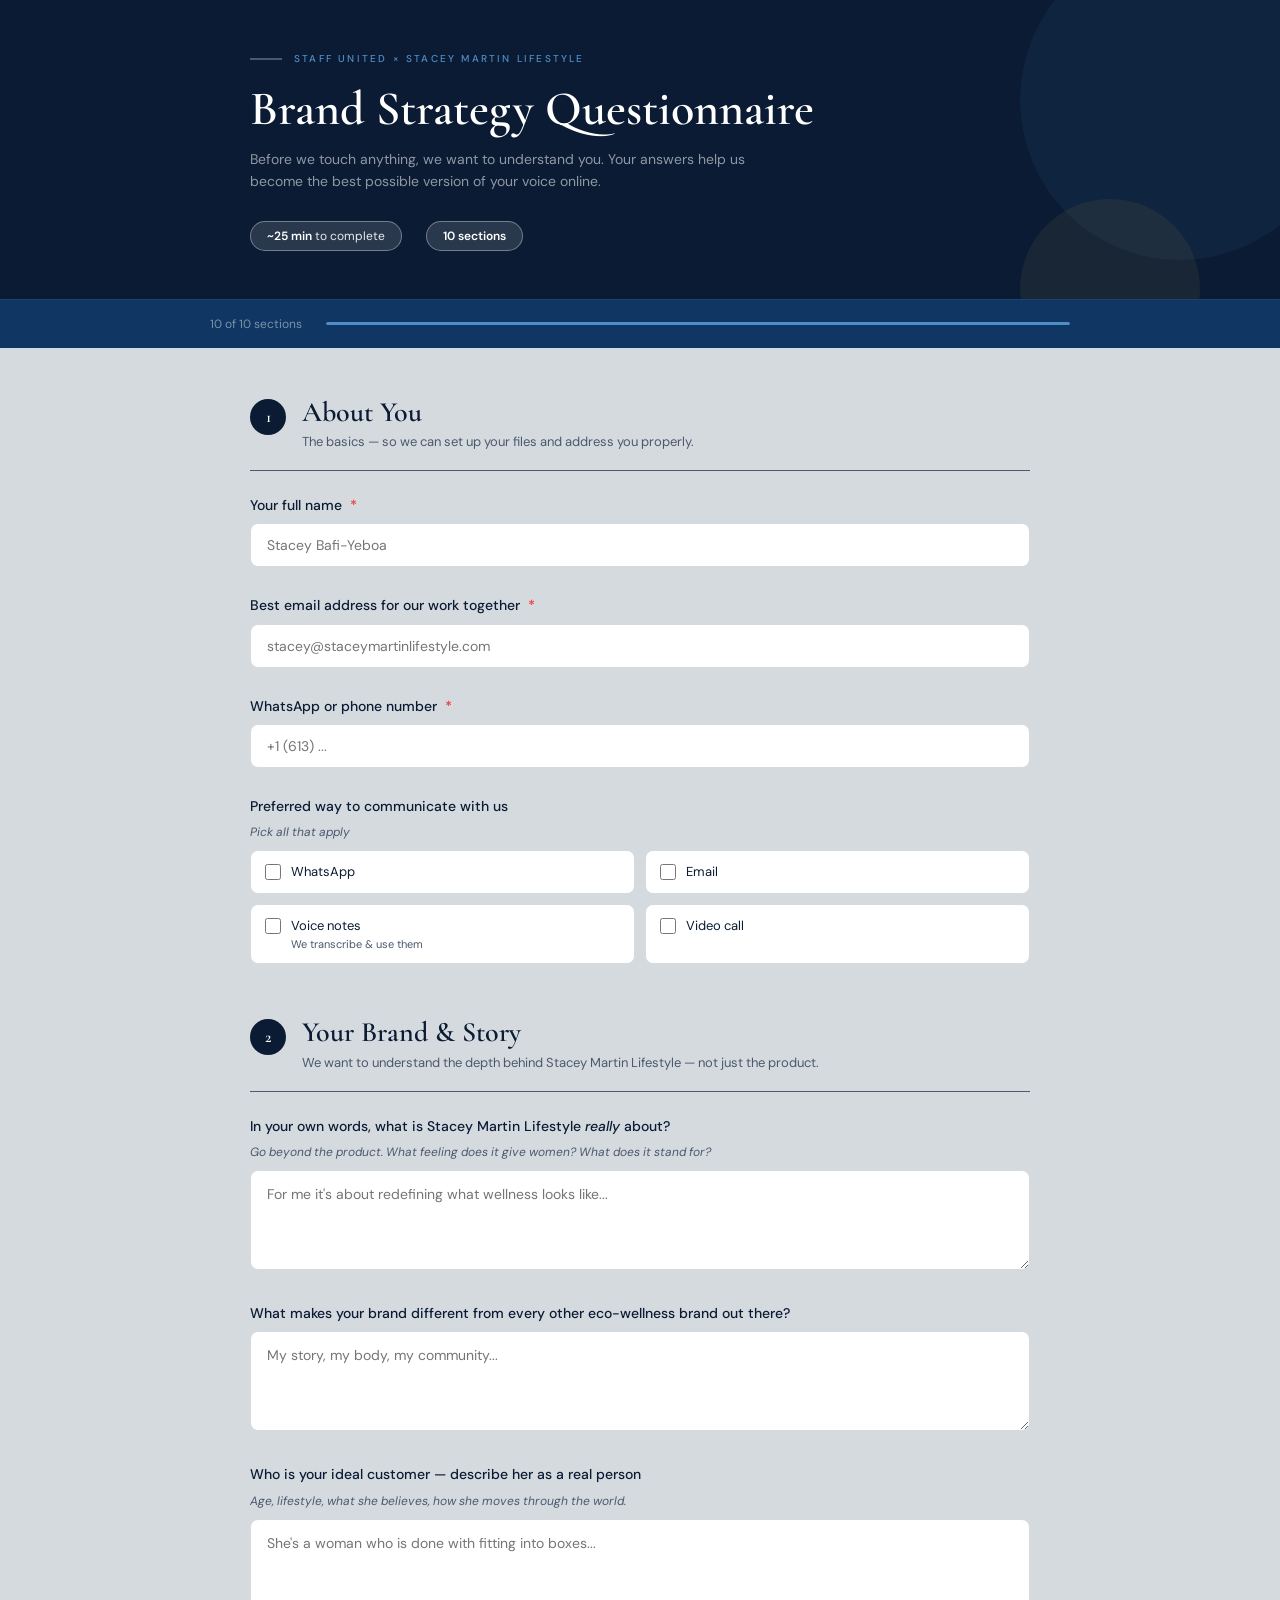
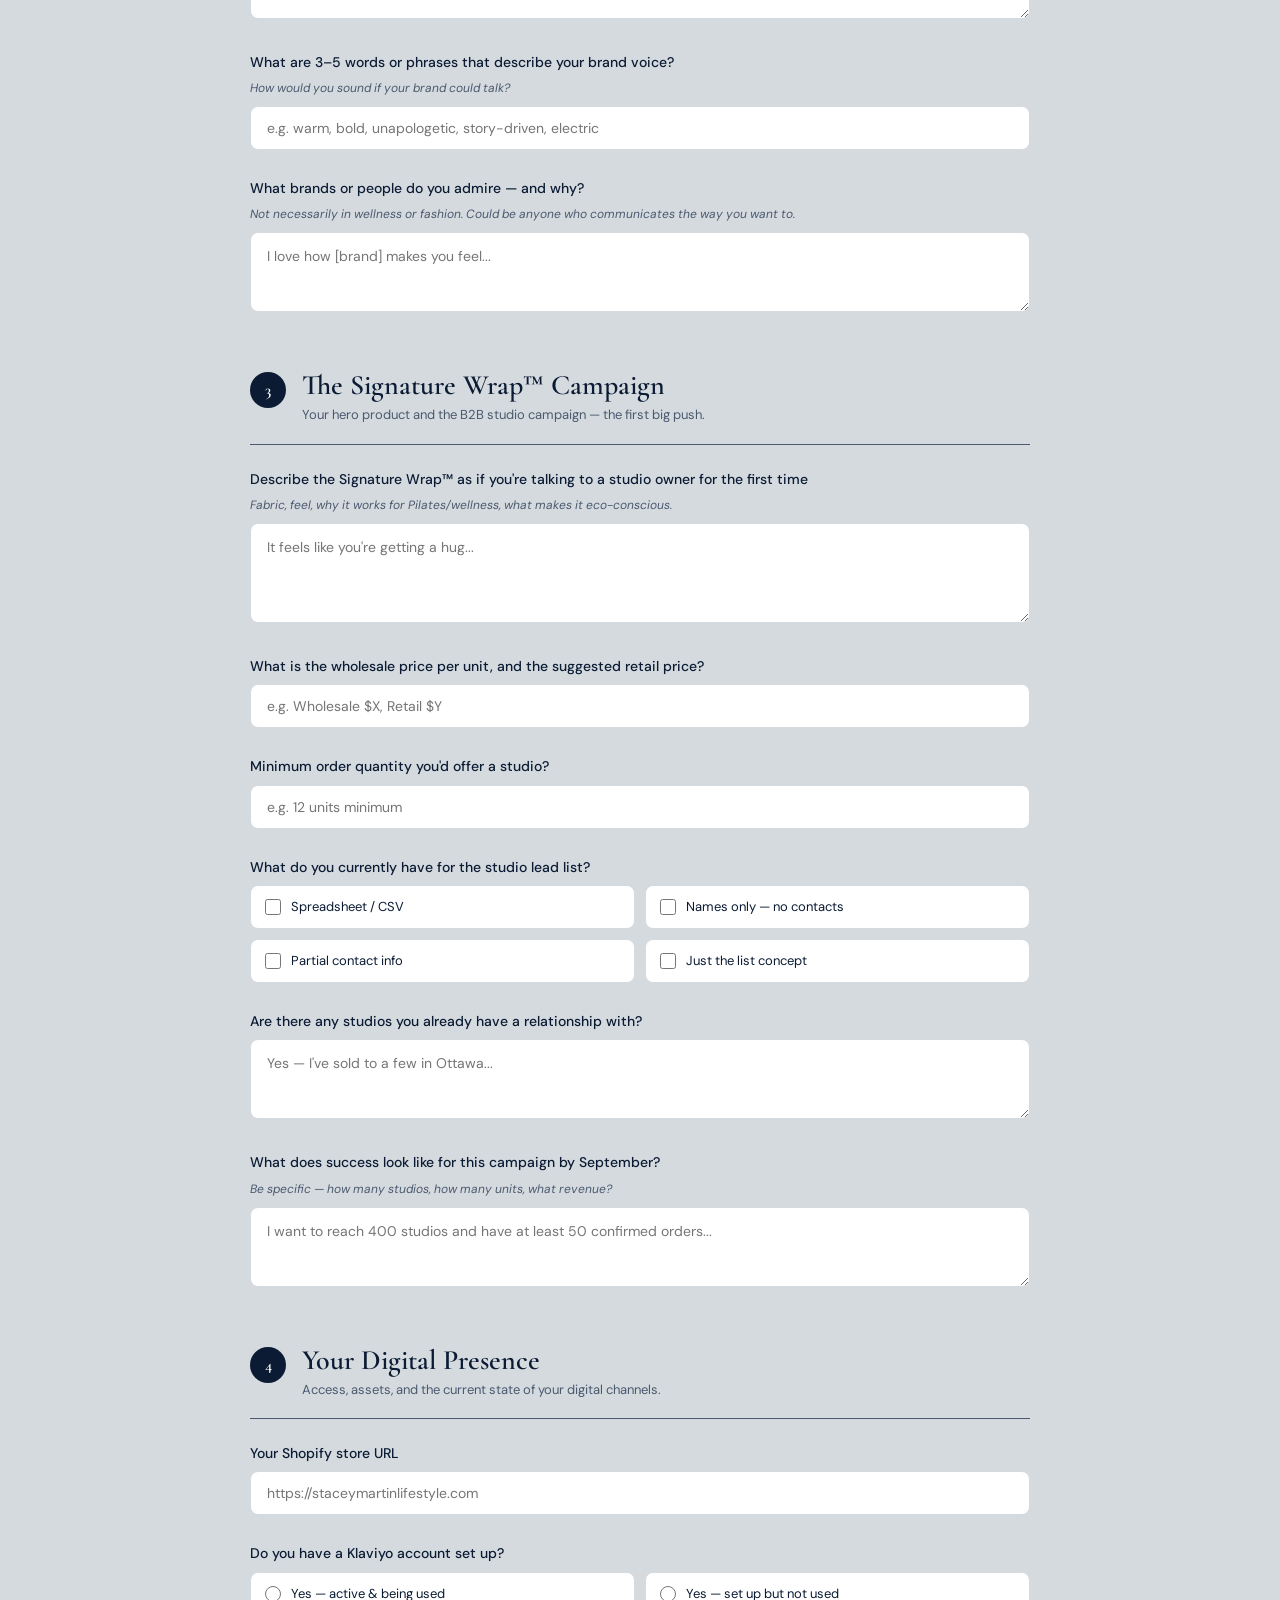
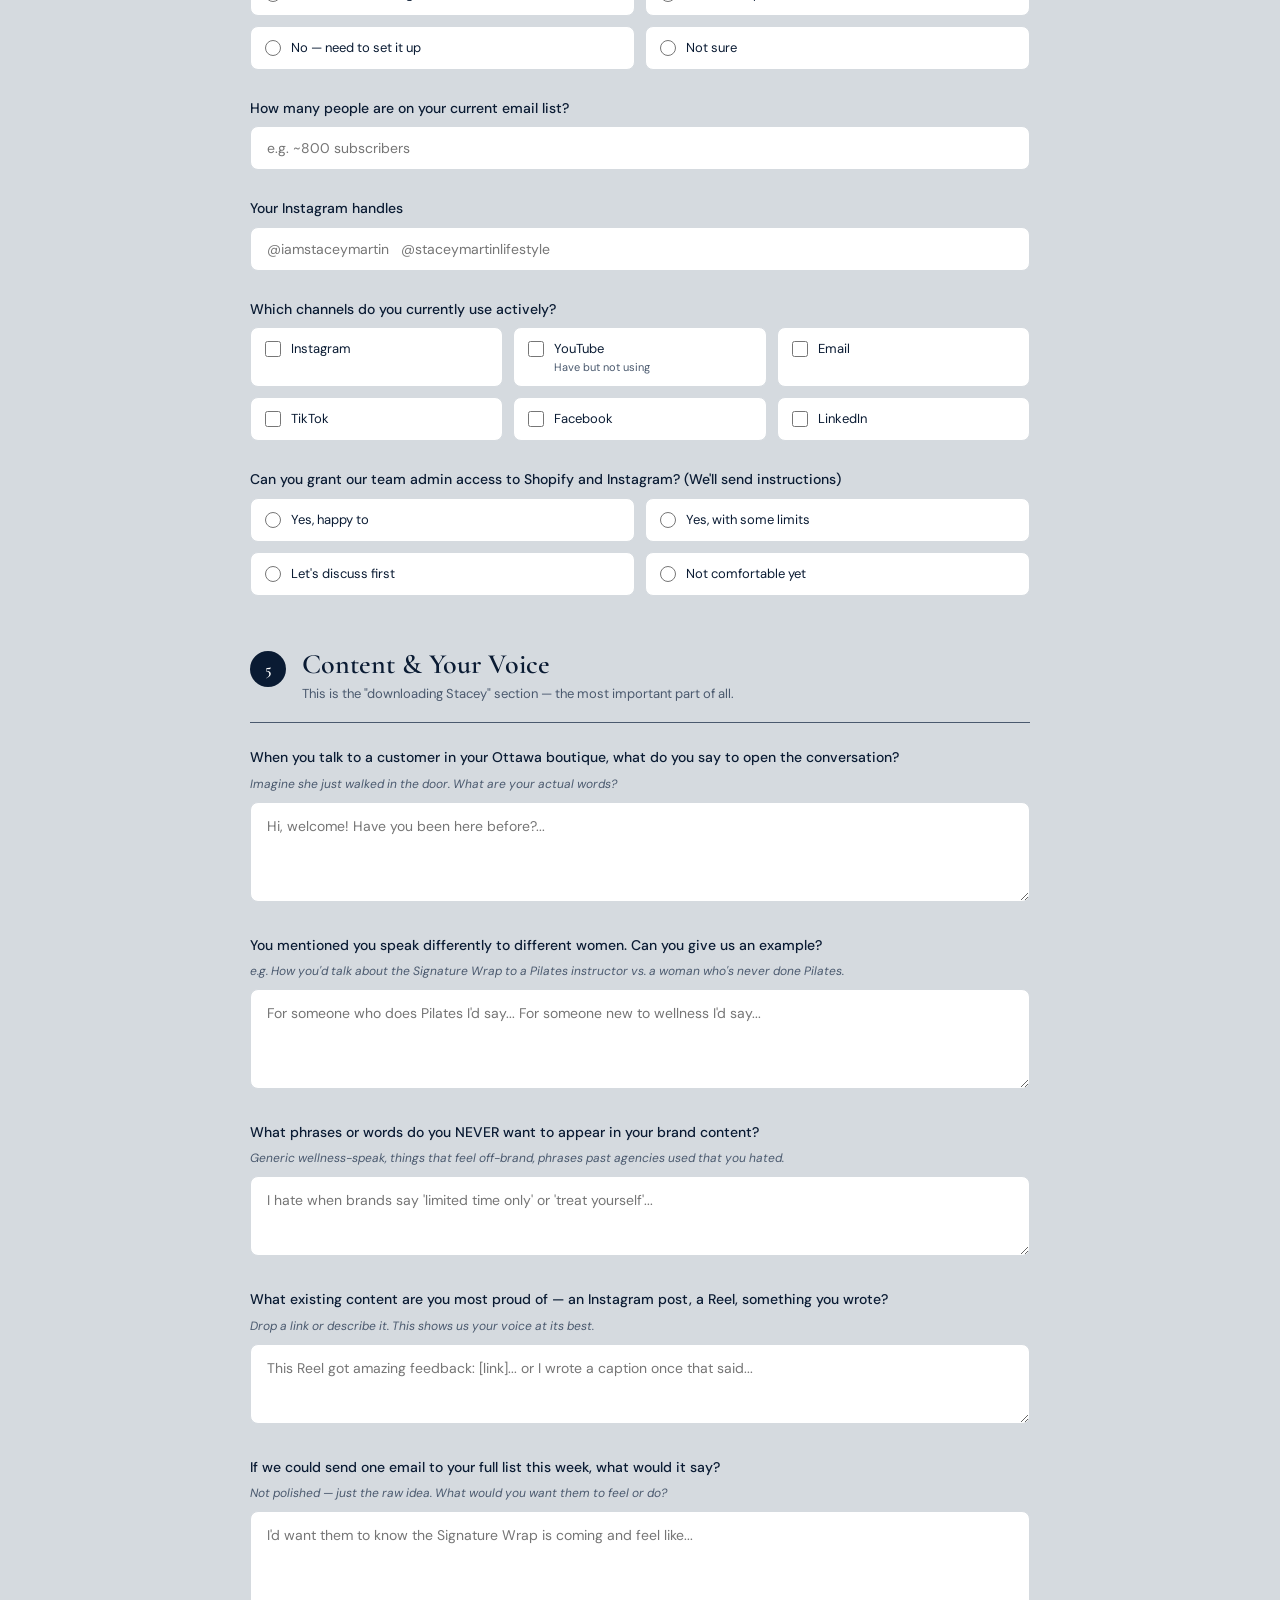
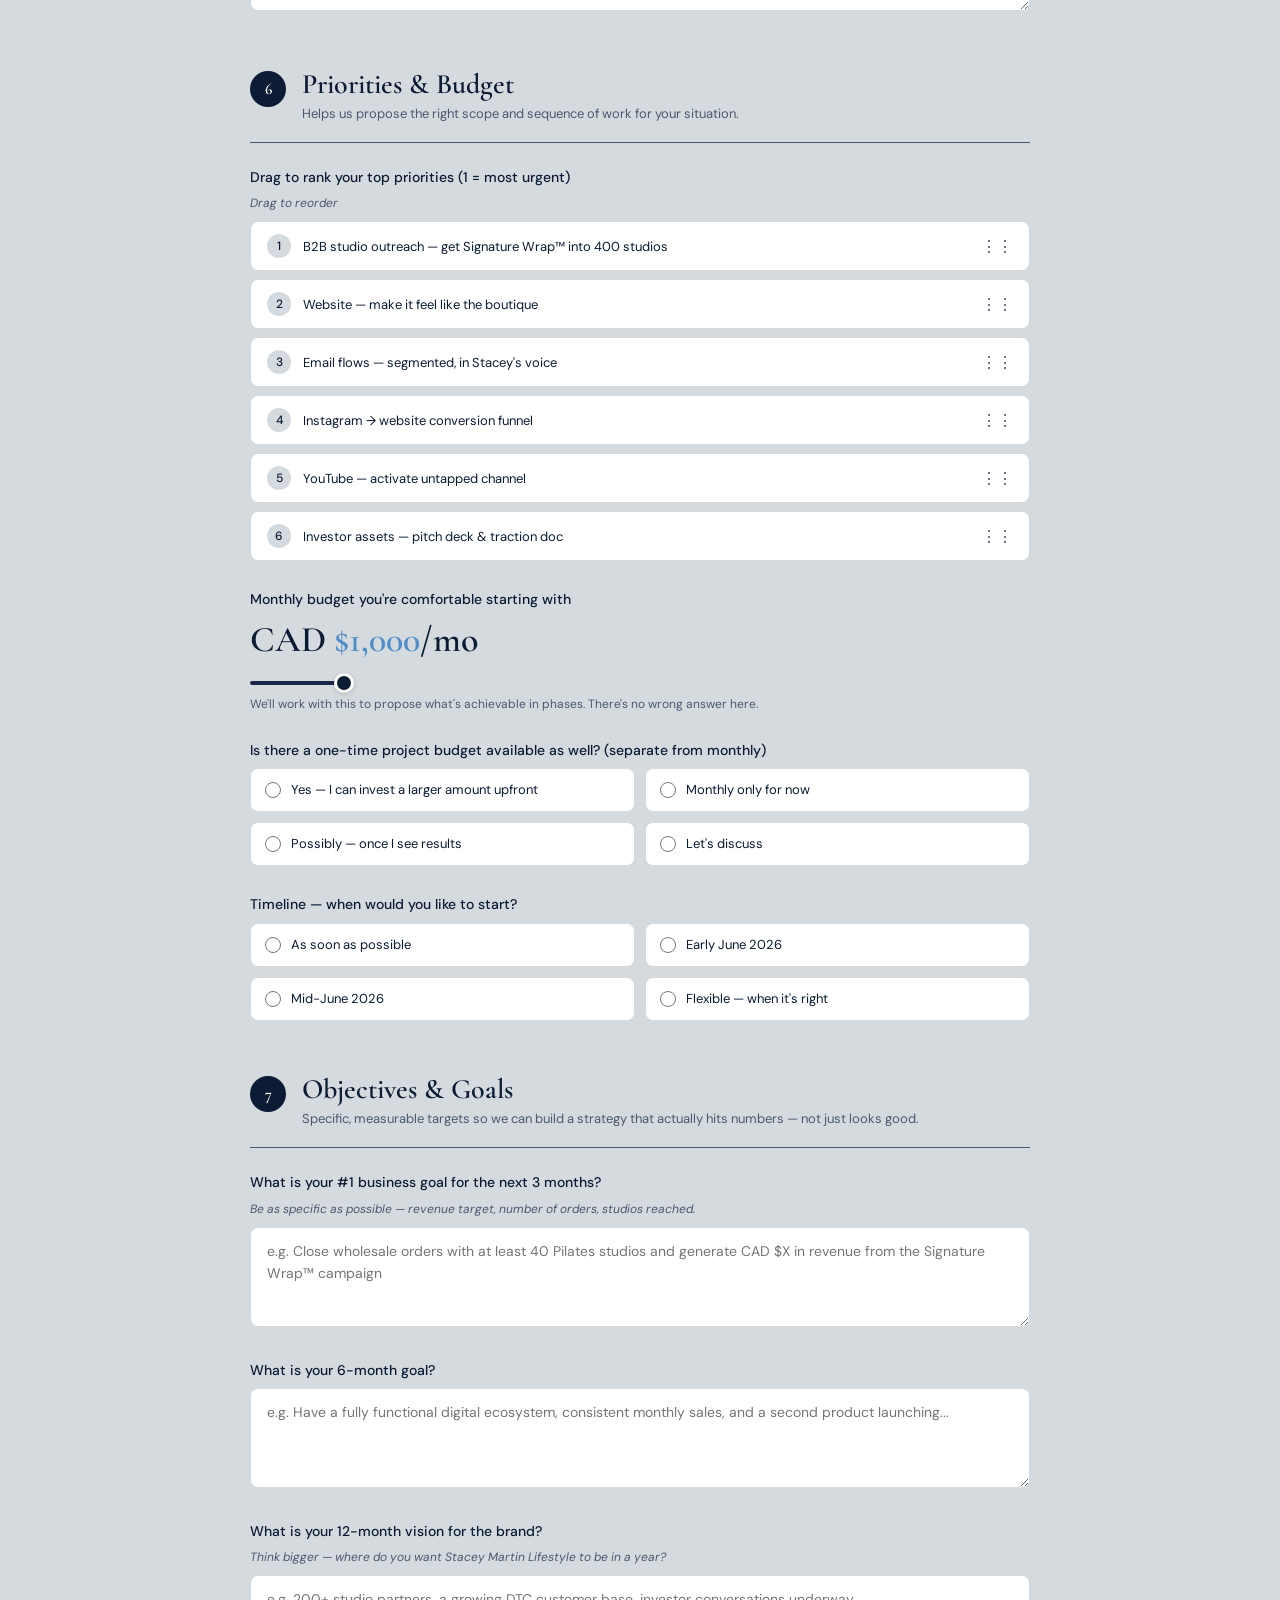
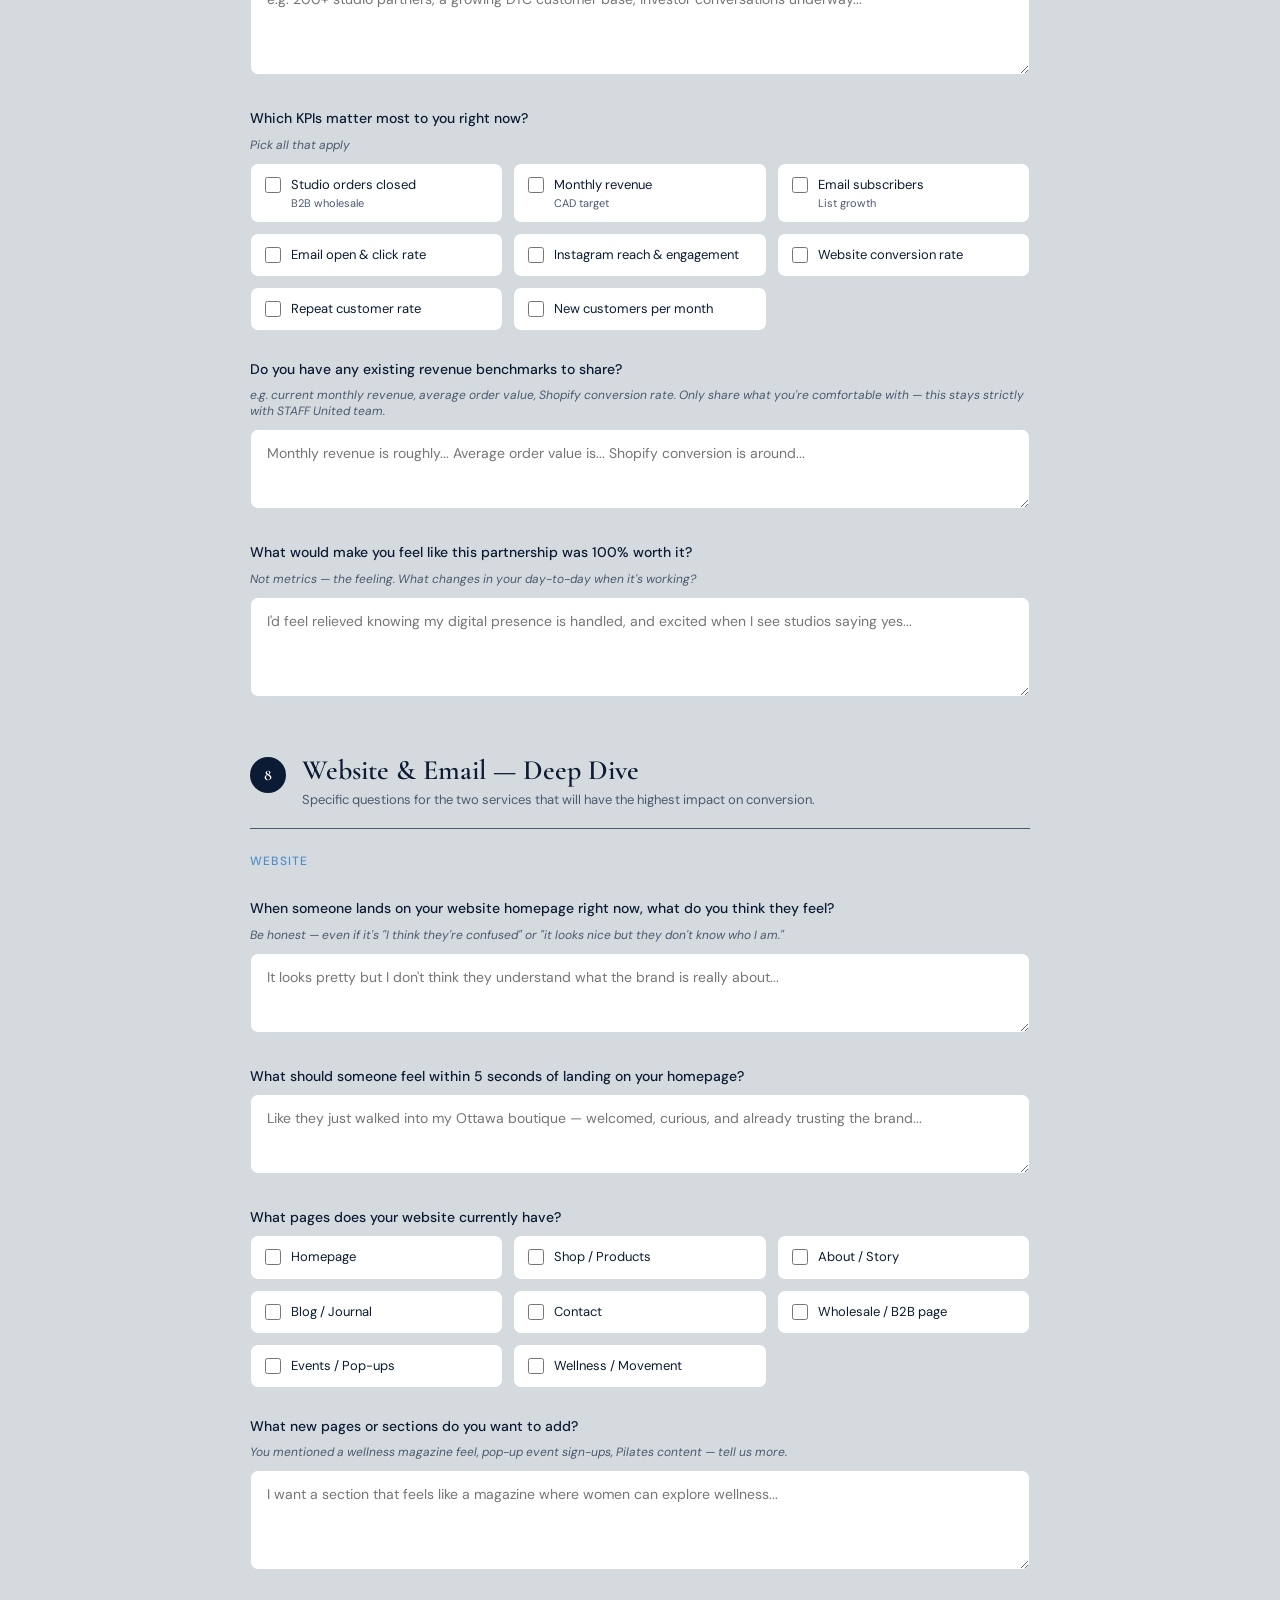
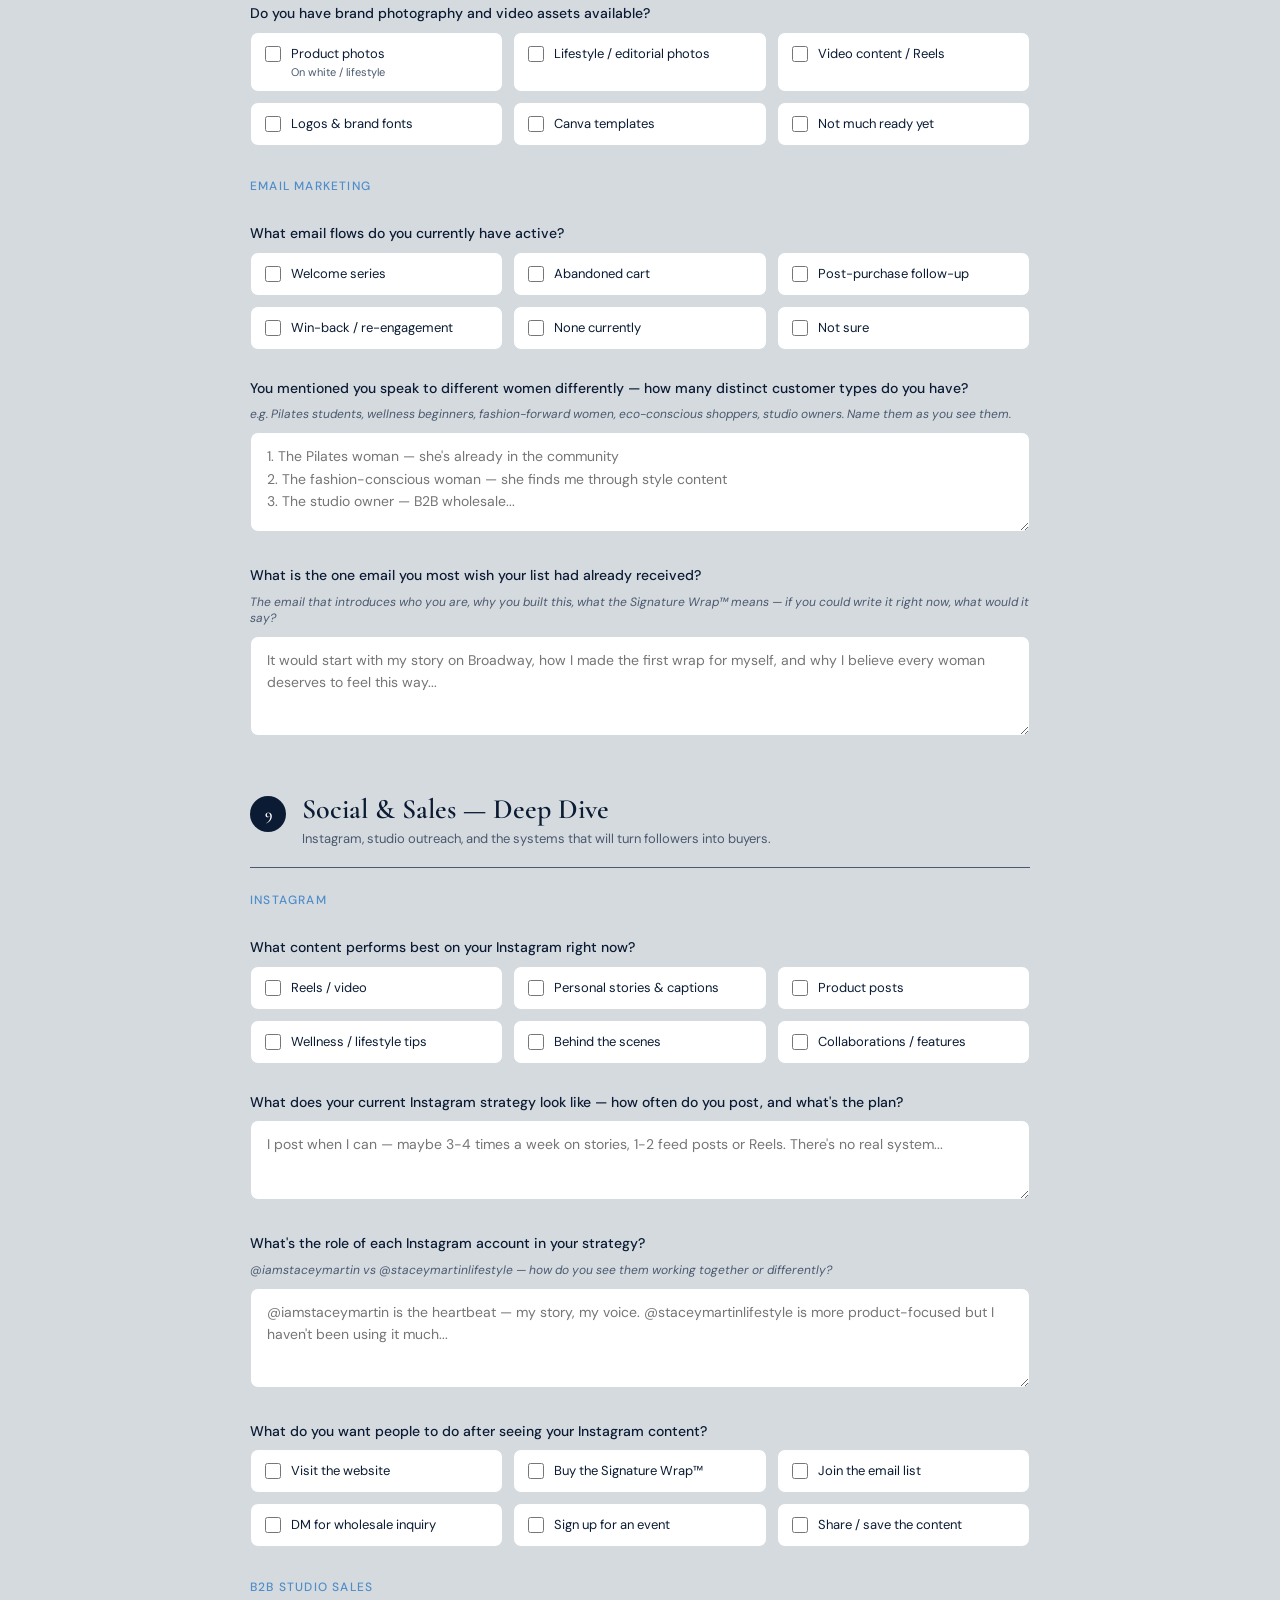
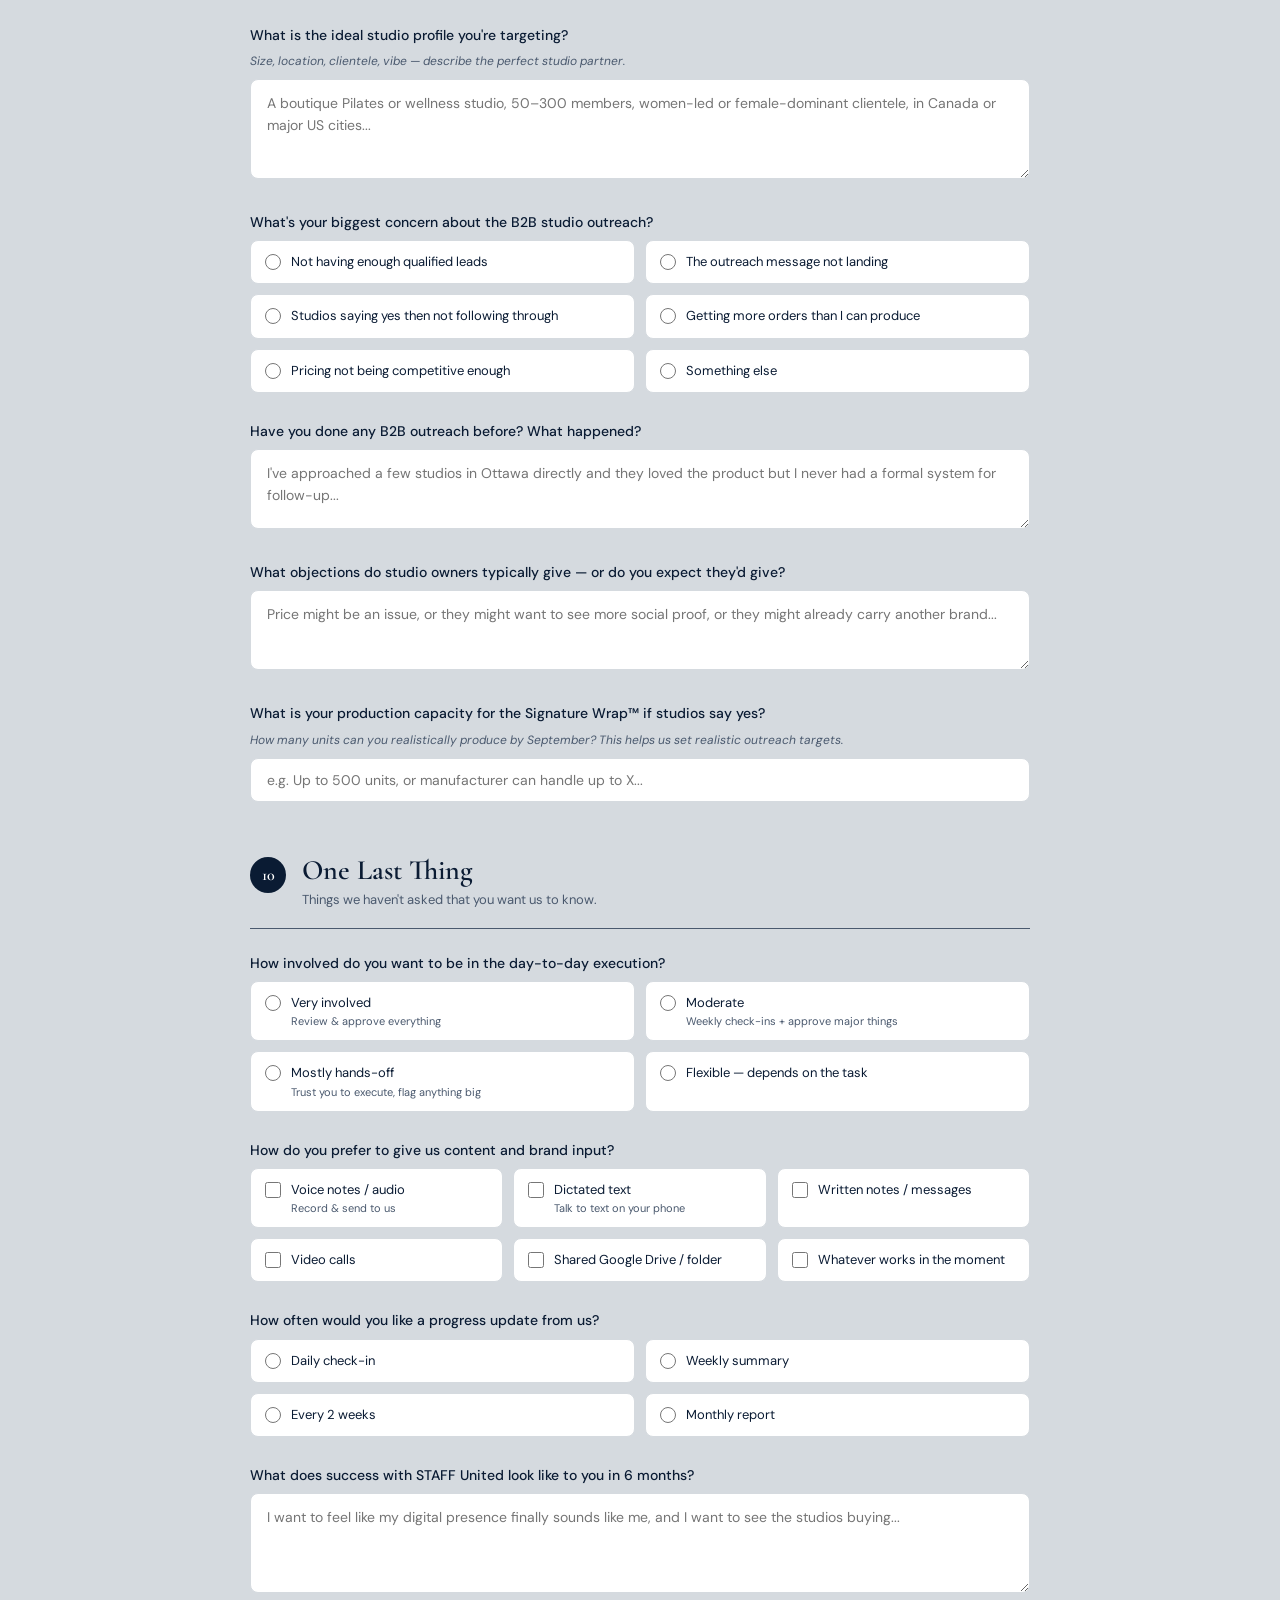
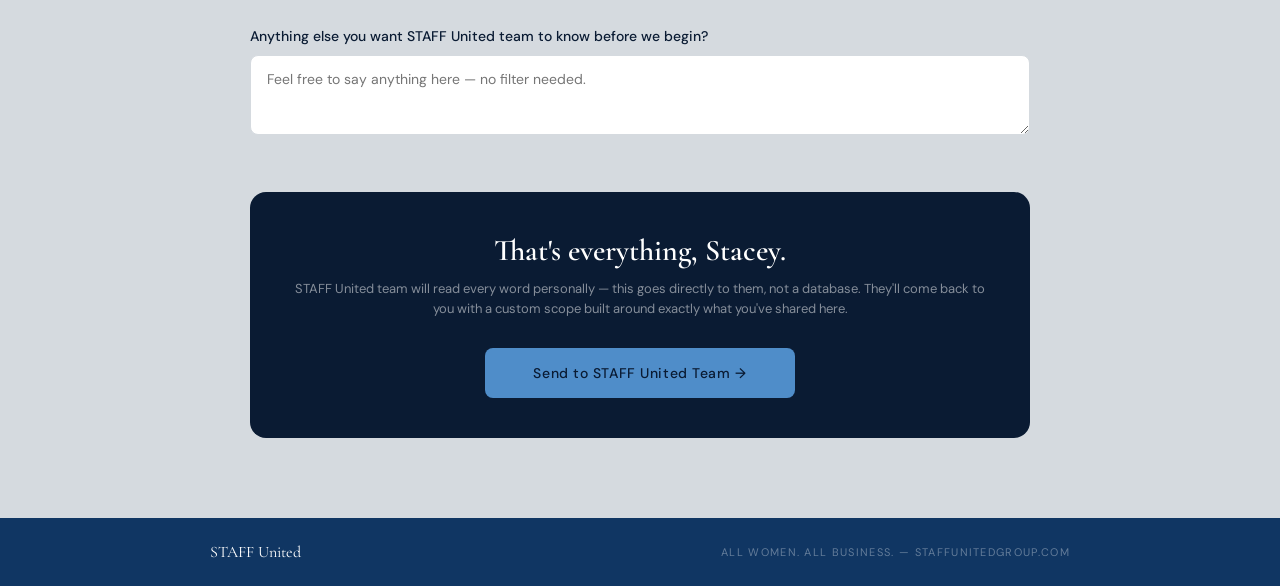
==== commit c5fab008: "update form" ====
--- a/index.html
+++ b/index.html
@@ -45,44 +45,72 @@
                         <div class="section-number">1</div>
                         <div>
                             <div class="section-title">About You</div>
-                            <div class="section-desc">The basics — so we can set up your files and
-                                address you
-                                properly.</div>
-                        </div>
-                    </div>
-
-                    <div class="question">
-                        <label class="question-label">Your full name</label>
-                        <input type="text" name="full_name" placeholder="Stacey Bafi-Yeboa" />
-                    </div>
-                    <div class="question">
-                        <label class="question-label">Best email address for our work
-                            together</label>
-                        <input type="email" name="email"
-                            placeholder="stacey@staceymartinlifestyle.com" />
-                    </div>
-                    <div class="question">
-                        <label class="question-label">WhatsApp or phone number</label>
-                        <input type="text" name="phone" placeholder="+1 (613) ..." />
-                    </div>
+                            <div class="section-desc">
+                                The basics — so we can set up your files and address you properly.
+                            </div>
+                        </div>
+                    </div>
+
+                    <div class="question">
+                        <label class="question-label">Your full name <span
+                                class="required">*</span></label>
+                        <input
+                            type="text"
+                            name="full_name"
+                            placeholder="Stacey Bafi-Yeboa"
+                            required />
+                    </div>
+
+                    <div class="question">
+                        <label class="question-label">
+                            Best email address for our work together
+                            <span class="required">*</span>
+                        </label>
+                        <input
+                            type="email"
+                            name="email"
+                            placeholder="stacey@staceymartinlifestyle.com"
+                            required />
+                    </div>
+
+                    <div class="question">
+                        <label class="question-label">
+                            WhatsApp or phone number
+                            <span class="required">*</span>
+                        </label>
+                        <input
+                            type="text"
+                            name="phone"
+                            placeholder="+1 (613) ..."
+                            required />
+                    </div>
+
                     <div class="question">
                         <label class="question-label">Preferred way to communicate with us</label>
                         <div class="question-hint">Pick all that apply</div>
                         <div class="options-grid two-col">
-                            <label class="option-item"><input type="checkbox" name="comms"
-                                    value="whatsapp"><div><div
-                                        class="option-label">WhatsApp</div></div></label>
-                            <label class="option-item"><input type="checkbox" name="comms"
-                                    value="email"><div><div
-                                        class="option-label">Email</div></div></label>
-                            <label class="option-item"><input type="checkbox" name="comms"
-                                    value="voice_note"><div><div class="option-label">Voice
-                                        notes</div><div
-                                        class="option-sub">We transcribe & use
-                                        them</div></div></label>
-                            <label class="option-item"><input type="checkbox" name="comms"
-                                    value="video_call"><div><div class="option-label">Video
-                                        call</div></div></label>
+                            <label class="option-item">
+                                <input type="checkbox" name="comms" value="whatsapp" />
+                                <div><div class="option-label">WhatsApp</div></div>
+                            </label>
+
+                            <label class="option-item">
+                                <input type="checkbox" name="comms" value="email" />
+                                <div><div class="option-label">Email</div></div>
+                            </label>
+
+                            <label class="option-item">
+                                <input type="checkbox" name="comms" value="voice_note" />
+                                <div>
+                                    <div class="option-label">Voice notes</div>
+                                    <div class="option-sub">We transcribe & use them</div>
+                                </div>
+                            </label>
+
+                            <label class="option-item">
+                                <input type="checkbox" name="comms" value="video_call" />
+                                <div><div class="option-label">Video call</div></div>
+                            </label>
                         </div>
                     </div>
                 </div>
@@ -107,14 +135,15 @@
                             women? What
                             does it stand for?</div>
                         <textarea name="brand_essence"
-                            placeholder="For me it's about redefining what wellness looks like..."></textarea>
+                            placeholder="For me it's about redefining what wellness looks like..."
+                            required></textarea>
                     </div>
                     <div class="question">
                         <label class="question-label">What makes your brand different from every
                             other
                             eco-wellness brand out there?</label>
                         <textarea name="brand_difference"
-                            placeholder="My story, my body, my community..."></textarea>
+                            placeholder="My story, my body, my community..." required></textarea>
                     </div>
                     <div class="question">
                         <label class="question-label">Who is your ideal customer — describe her as a
@@ -143,7 +172,7 @@
                             communicates the way you want to.</div>
                         <textarea name="brand_admire"
                             placeholder="I love how [brand] makes you feel..."
-                            style="min-height:80px;"></textarea>
+                            style="min-height:80px;" required></textarea>
                     </div>
                 </div>
 
@@ -167,7 +196,7 @@
                             what makes
                             it eco-conscious.</div>
                         <textarea name="signature_wrap_pitch"
-                            placeholder="It feels like you're getting a hug..."></textarea>
+                            placeholder="It feels like you're getting a hug..." required></textarea>
                     </div>
                     <div class="question">
                         <label class="question-label">What is the wholesale price per unit, and the
@@ -206,7 +235,7 @@
                             with?</label>
                         <textarea name="warm_studios"
                             placeholder="Yes — I've sold to a few in Ottawa..."
-                            style="min-height:80px;"></textarea>
+                            style="min-height:80px;" required></textarea>
                     </div>
                     <div class="question">
                         <label class="question-label">What does success look like for this campaign
@@ -217,7 +246,7 @@
                             revenue?</div>
                         <textarea name="campaign_success"
                             placeholder="I want to reach 400 studios and have at least 50 confirmed orders..."
-                            style="min-height:80px;"></textarea>
+                            style="min-height:80px;" required></textarea>
                     </div>
                 </div>
 
@@ -336,7 +365,8 @@
                             your actual
                             words?</div>
                         <textarea name="boutique_opener"
-                            placeholder="Hi, welcome! Have you been here before?..."></textarea>
+                            placeholder="Hi, welcome! Have you been here before?..."
+                            required></textarea>
                     </div>
                     <div class="question">
                         <label class="question-label">You mentioned you speak differently to
@@ -346,7 +376,8 @@
                             Pilates
                             instructor vs. a woman who's never done Pilates.</div>
                         <textarea name="audience_segmentation_voice"
-                            placeholder="For someone who does Pilates I'd say... For someone new to wellness I'd say..."></textarea>
+                            placeholder="For someone who does Pilates I'd say... For someone new to wellness I'd say..."
+                            required></textarea>
                     </div>
                     <div class="question">
                         <label class="question-label">What phrases or words do you NEVER want to
@@ -357,7 +388,7 @@
                             past agencies used that you hated.</div>
                         <textarea name="brand_dont"
                             placeholder="I hate when brands say 'limited time only' or 'treat yourself'..."
-                            style="min-height:80px;"></textarea>
+                            style="min-height:80px;" required></textarea>
                     </div>
                     <div class="question">
                         <label class="question-label">What existing content are you most proud of —
@@ -368,7 +399,7 @@
                             best.</div>
                         <textarea name="best_content"
                             placeholder="This Reel got amazing feedback: [link]... or I wrote a caption once that said..."
-                            style="min-height:80px;"></textarea>
+                            style="min-height:80px;" required></textarea>
                     </div>
                     <div class="question">
                         <label class="question-label">If we could send one email to your full list
@@ -378,7 +409,8 @@
                             want them to
                             feel or do?</div>
                         <textarea name="dream_email"
-                            placeholder="I'd want them to know the Signature Wrap is coming and feel like..."></textarea>
+                            placeholder="I'd want them to know the Signature Wrap is coming and feel like..."
+                            required></textarea>
                     </div>
                 </div>
 
@@ -486,10 +518,10 @@
                                         possible</div></div></label>
                             <label class="option-item"><input type="radio" name="start_timeline"
                                     value="june"><div><div class="option-label">Early June
-                                        2025</div></div></label>
+                                        2026</div></div></label>
                             <label class="option-item"><input type="radio" name="start_timeline"
                                     value="mid_june"><div><div class="option-label">Mid-June
-                                        2025</div></div></label>
+                                        2026</div></div></label>
                             <label class="option-item"><input type="radio" name="start_timeline"
                                     value="flexible"><div><div class="option-label">Flexible — when
                                         it's
@@ -517,12 +549,14 @@
                             number of
                             orders, studios reached.</div>
                         <textarea name="goal_3mo"
-                            placeholder="e.g. Close wholesale orders with at least 40 Pilates studios and generate CAD $X in revenue from the Signature Wrap™ campaign"></textarea>
+                            placeholder="e.g. Close wholesale orders with at least 40 Pilates studios and generate CAD $X in revenue from the Signature Wrap™ campaign"
+                            required></textarea>
                     </div>
                     <div class="question">
                         <label class="question-label">What is your 6-month goal?</label>
                         <textarea name="goal_6mo"
-                            placeholder="e.g. Have a fully functional digital ecosystem, consistent monthly sales, and a second product launching..."></textarea>
+                            placeholder="e.g. Have a fully functional digital ecosystem, consistent monthly sales, and a second product launching..."
+                            required required></textarea>
                     </div>
                     <div class="question">
                         <label class="question-label">What is your 12-month vision for the
@@ -531,7 +565,8 @@
                             Lifestyle to
                             be in a year?</div>
                         <textarea name="goal_12mo"
-                            placeholder="e.g. 200+ studio partners, a growing DTC customer base, investor conversations underway..."></textarea>
+                            placeholder="e.g. 200+ studio partners, a growing DTC customer base, investor conversations underway..."
+                            required></textarea>
                     </div>
                     <div class="question">
                         <label class="question-label">Which KPIs matter most to you right
@@ -583,7 +618,7 @@
                             STAFF United team.</div>
                         <textarea name="revenue_benchmarks"
                             placeholder="Monthly revenue is roughly... Average order value is... Shopify conversion is around..."
-                            style="min-height:80px;"></textarea>
+                            style="min-height:80px;" required></textarea>
                     </div>
                     <div class="question">
                         <label class="question-label">What would make you feel like this partnership
@@ -593,7 +628,8 @@
                             day-to-day
                             when it's working?</div>
                         <textarea name="success_feeling"
-                            placeholder="I'd feel relieved knowing my digital presence is handled, and excited when I see studios saying yes..."></textarea>
+                            placeholder="I'd feel relieved knowing my digital presence is handled, and excited when I see studios saying yes..."
+                            required></textarea>
                     </div>
                 </div>
 
@@ -622,7 +658,7 @@
                             "it looks nice but they don't know who I am."</div>
                         <textarea name="website_current_feel"
                             placeholder="It looks pretty but I don't think they understand what the brand is really about..."
-                            style="min-height:80px;"></textarea>
+                            style="min-height:80px;" required></textarea>
                     </div>
                     <div class="question">
                         <label class="question-label">What should someone feel within 5 seconds of
@@ -630,7 +666,7 @@
                             your homepage?</label>
                         <textarea name="website_ideal_feel"
                             placeholder="Like they just walked into my Ottawa boutique — welcomed, curious, and already trusting the brand..."
-                            style="min-height:80px;"></textarea>
+                            style="min-height:80px;" required></textarea>
                     </div>
                     <div class="question">
                         <label class="question-label">What pages does your website currently
@@ -669,7 +705,8 @@
                             event
                             sign-ups, Pilates content — tell us more.</div>
                         <textarea name="website_new_pages"
-                            placeholder="I want a section that feels like a magazine where women can explore wellness..."></textarea>
+                            placeholder="I want a section that feels like a magazine where women can explore wellness..."
+                            required></textarea>
                     </div>
                     <div class="question">
                         <label class="question-label">Do you have brand photography and video assets
@@ -741,7 +778,7 @@
                         <textarea name="customer_segments"
                             placeholder="1. The Pilates woman — she's already in the community
 2. The fashion-conscious woman — she finds me through style content
-3. The studio owner — B2B wholesale..."></textarea>
+3. The studio owner — B2B wholesale..." required></textarea>
                     </div>
                     <div class="question">
                         <label class="question-label">What is the one email you most wish your list
@@ -753,7 +790,8 @@
                             would it
                             say?</div>
                         <textarea name="dream_intro_email"
-                            placeholder="It would start with my story on Broadway, how I made the first wrap for myself, and why I believe every woman deserves to feel this way..."></textarea>
+                            placeholder="It would start with my story on Broadway, how I made the first wrap for myself, and why I believe every woman deserves to feel this way..."
+                            required></textarea>
                     </div>
                 </div>
 
@@ -807,7 +845,7 @@
                             often do you post, and what's the plan?</label>
                         <textarea name="ig_current_strategy"
                             placeholder="I post when I can — maybe 3-4 times a week on stories, 1-2 feed posts or Reels. There's no real system..."
-                            style="min-height:80px;"></textarea>
+                            style="min-height:80px;" required></textarea>
                     </div>
                     <div class="question">
                         <label class="question-label">What's the role of each Instagram account in
@@ -817,7 +855,8 @@
                             do you see
                             them working together or differently?</div>
                         <textarea name="ig_account_roles"
-                            placeholder="@iamstaceymartin is the heartbeat — my story, my voice. @staceymartinlifestyle is more product-focused but I haven't been using it much..."></textarea>
+                            placeholder="@iamstaceymartin is the heartbeat — my story, my voice. @staceymartinlifestyle is more product-focused but I haven't been using it much..."
+                            required></textarea>
                     </div>
                     <div class="question">
                         <label class="question-label">What do you want people to do after seeing
@@ -861,7 +900,8 @@
                             perfect studio
                             partner.</div>
                         <textarea name="ideal_studio"
-                            placeholder="A boutique Pilates or wellness studio, 50–300 members, women-led or female-dominant clientele, in Canada or major US cities..."></textarea>
+                            placeholder="A boutique Pilates or wellness studio, 50–300 members, women-led or female-dominant clientele, in Canada or major US cities..."
+                            required></textarea>
                     </div>
                     <div class="question">
                         <label class="question-label">What's your biggest concern about the B2B
@@ -898,7 +938,7 @@
                             happened?</label>
                         <textarea name="b2b_history"
                             placeholder="I've approached a few studios in Ottawa directly and they loved the product but I never had a formal system for follow-up..."
-                            style="min-height:80px;"></textarea>
+                            style="min-height:80px;" required></textarea>
                     </div>
                     <div class="question">
                         <label class="question-label">What objections do studio owners typically
@@ -906,7 +946,7 @@
                             you expect they'd give?</label>
                         <textarea name="b2b_objections"
                             placeholder="Price might be an issue, or they might want to see more social proof, or they might already carry another brand..."
-                            style="min-height:80px;"></textarea>
+                            style="min-height:80px;" required></textarea>
                     </div>
                     <div class="question">
                         <label class="question-label">What is your production capacity for the
@@ -1017,7 +1057,8 @@
                             to you in 6
                             months?</label>
                         <textarea name="success_6mo"
-                            placeholder="I want to feel like my digital presence finally sounds like me, and I want to see the studios buying..."></textarea>
+                            placeholder="I want to feel like my digital presence finally sounds like me, and I want to see the studios buying..."
+                            required></textarea>
                     </div>
                     <div class="question">
                         <label class="question-label">Anything else you want STAFF United team to
@@ -1025,7 +1066,7 @@
                             begin?</label>
                         <textarea name="anything_else"
                             placeholder="Feel free to say anything here — no filter needed."
-                            style="min-height:80px;"></textarea>
+                            style="min-height:80px;" required></textarea>
                     </div>
                 </div>
 
@@ -1037,12 +1078,29 @@
                         directly to them, not a database. They'll come back to you with a custom
                         scope built
                         around exactly what you've shared here.</p>
-                    <button type="button" class="submit-btn" onclick="handleSubmit()">Send to STAFF
-                        United
-                        team →</button>
-                    <div class="submit-note">Your answers are confidential. We do not share client
-                        information
-                        with any third party.</div>
+                    <button
+                        type="button"
+                        class="submit-btn"
+                        onclick="handleSubmit()">
+                        Send to STAFF United Team →
+                    </button>
+                    <div id="success-message" style="display:none; margin-top:24px;">
+                        <div
+                            style="
+      padding: 24px;
+      border-radius: 16px;
+      background: rgba(16, 185, 129, 0.08);
+      border: 1px solid rgba(16, 185, 129, 0.2);
+      color: #065f46;
+    ">
+                            <h3 style="margin:0 0 8px;">Thank you!</h3>
+                            <p style="margin:0;">
+                                Your questionnaire has been submitted successfully. Our team will
+                                review
+                                your responses and get back to you shortly.
+                            </p>
+                        </div>
+                    </div>
                 </div>
 
             </form>
@@ -1067,4 +1125,4 @@
 
         <script src="assets/js/app.js"></script>
     </body>
-</html>
+</html>
--- a/assets/css/style.css
+++ b/assets/css/style.css
@@ -523,6 +523,12 @@
   text-transform: uppercase;
 }
 
+.required {
+  color: #ef4444;
+  margin-left: 4px;
+  font-weight: 600;
+}
+
 @media (max-width: 600px) {
   .header-inner {
     padding: 36px 24px 32px;
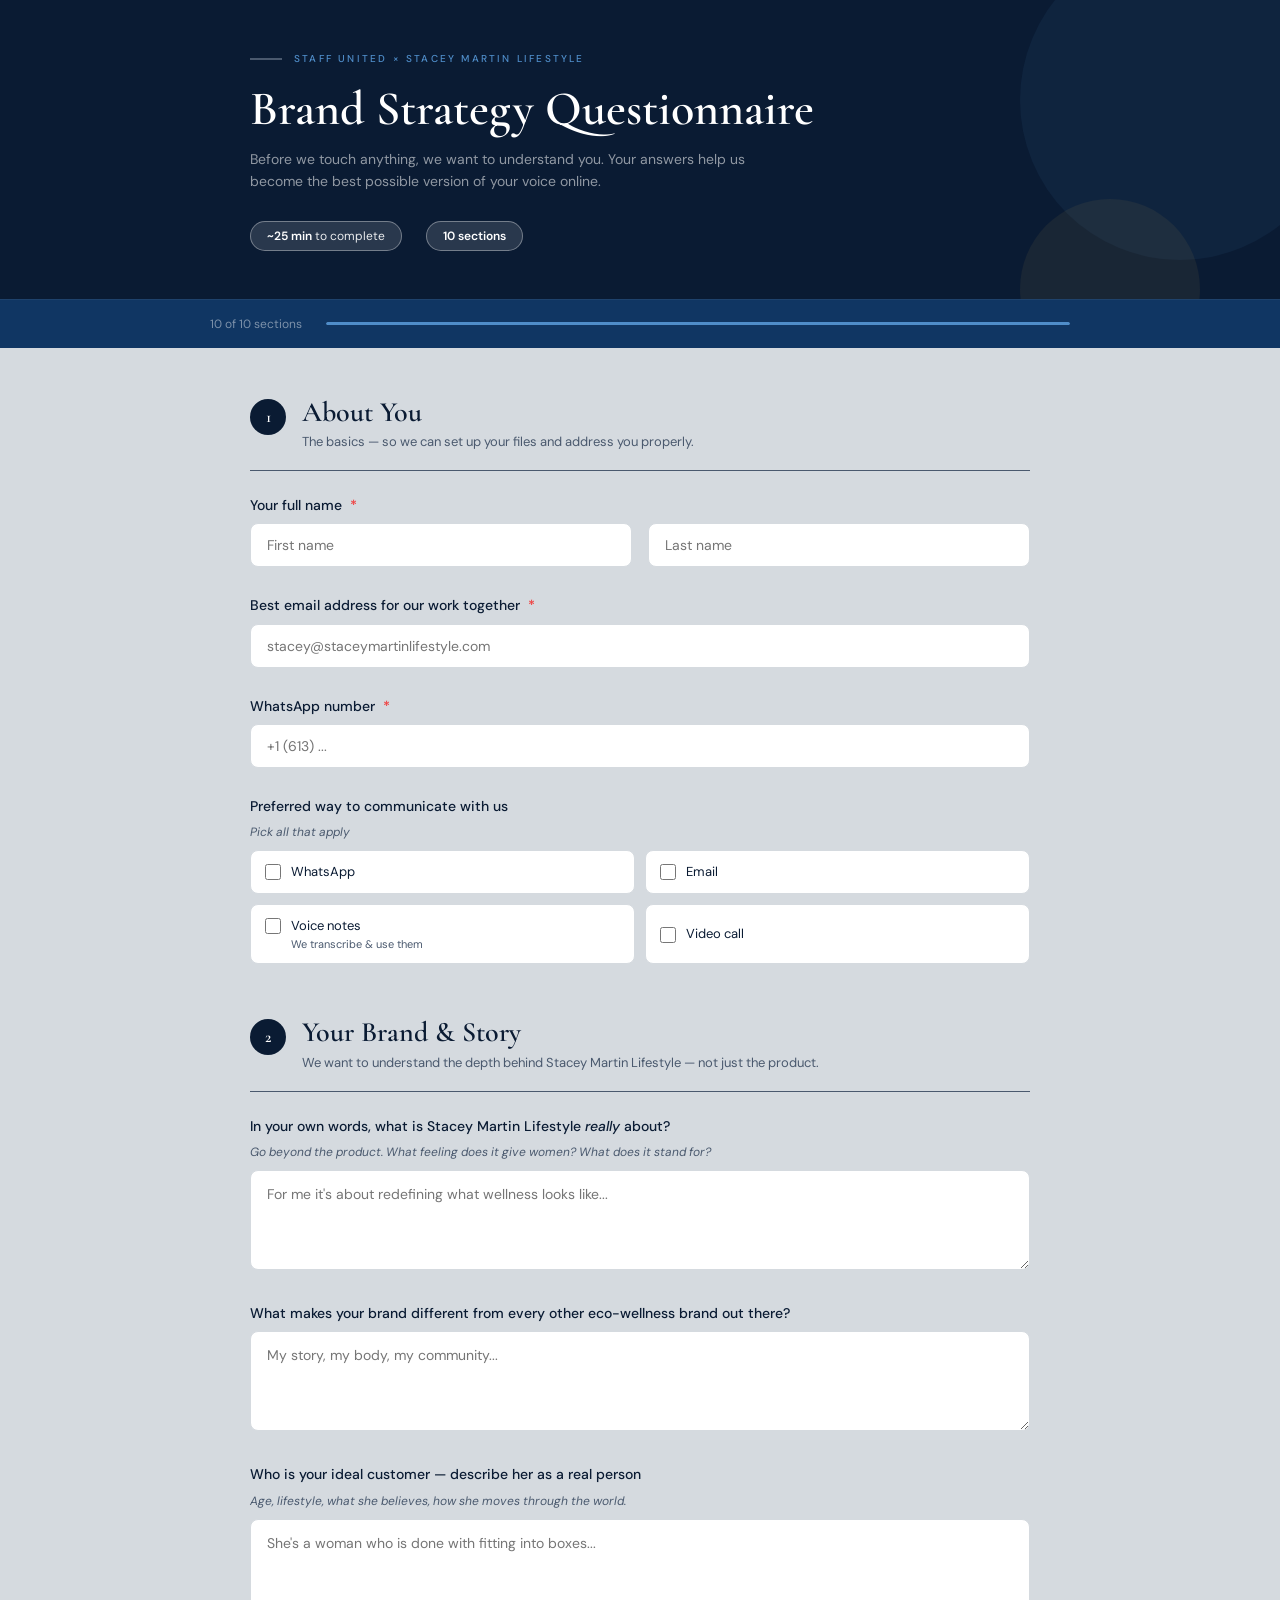
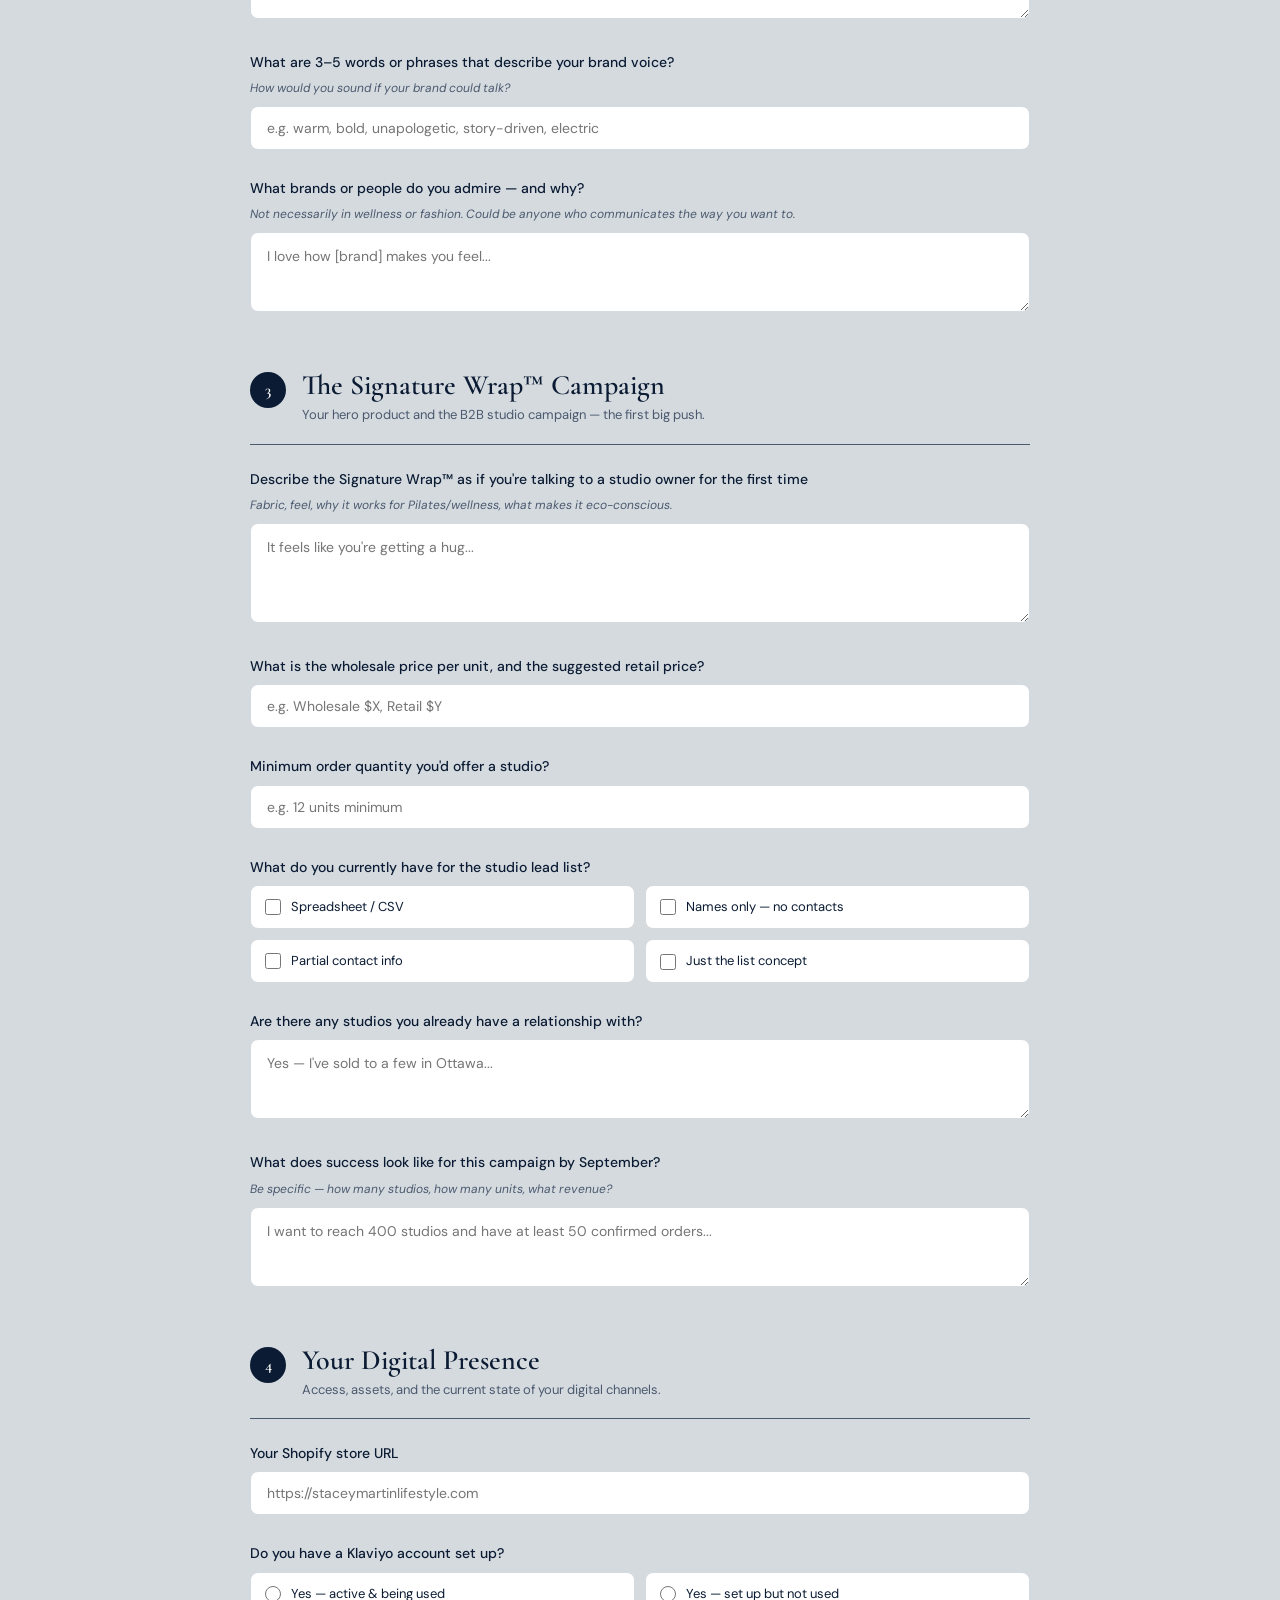
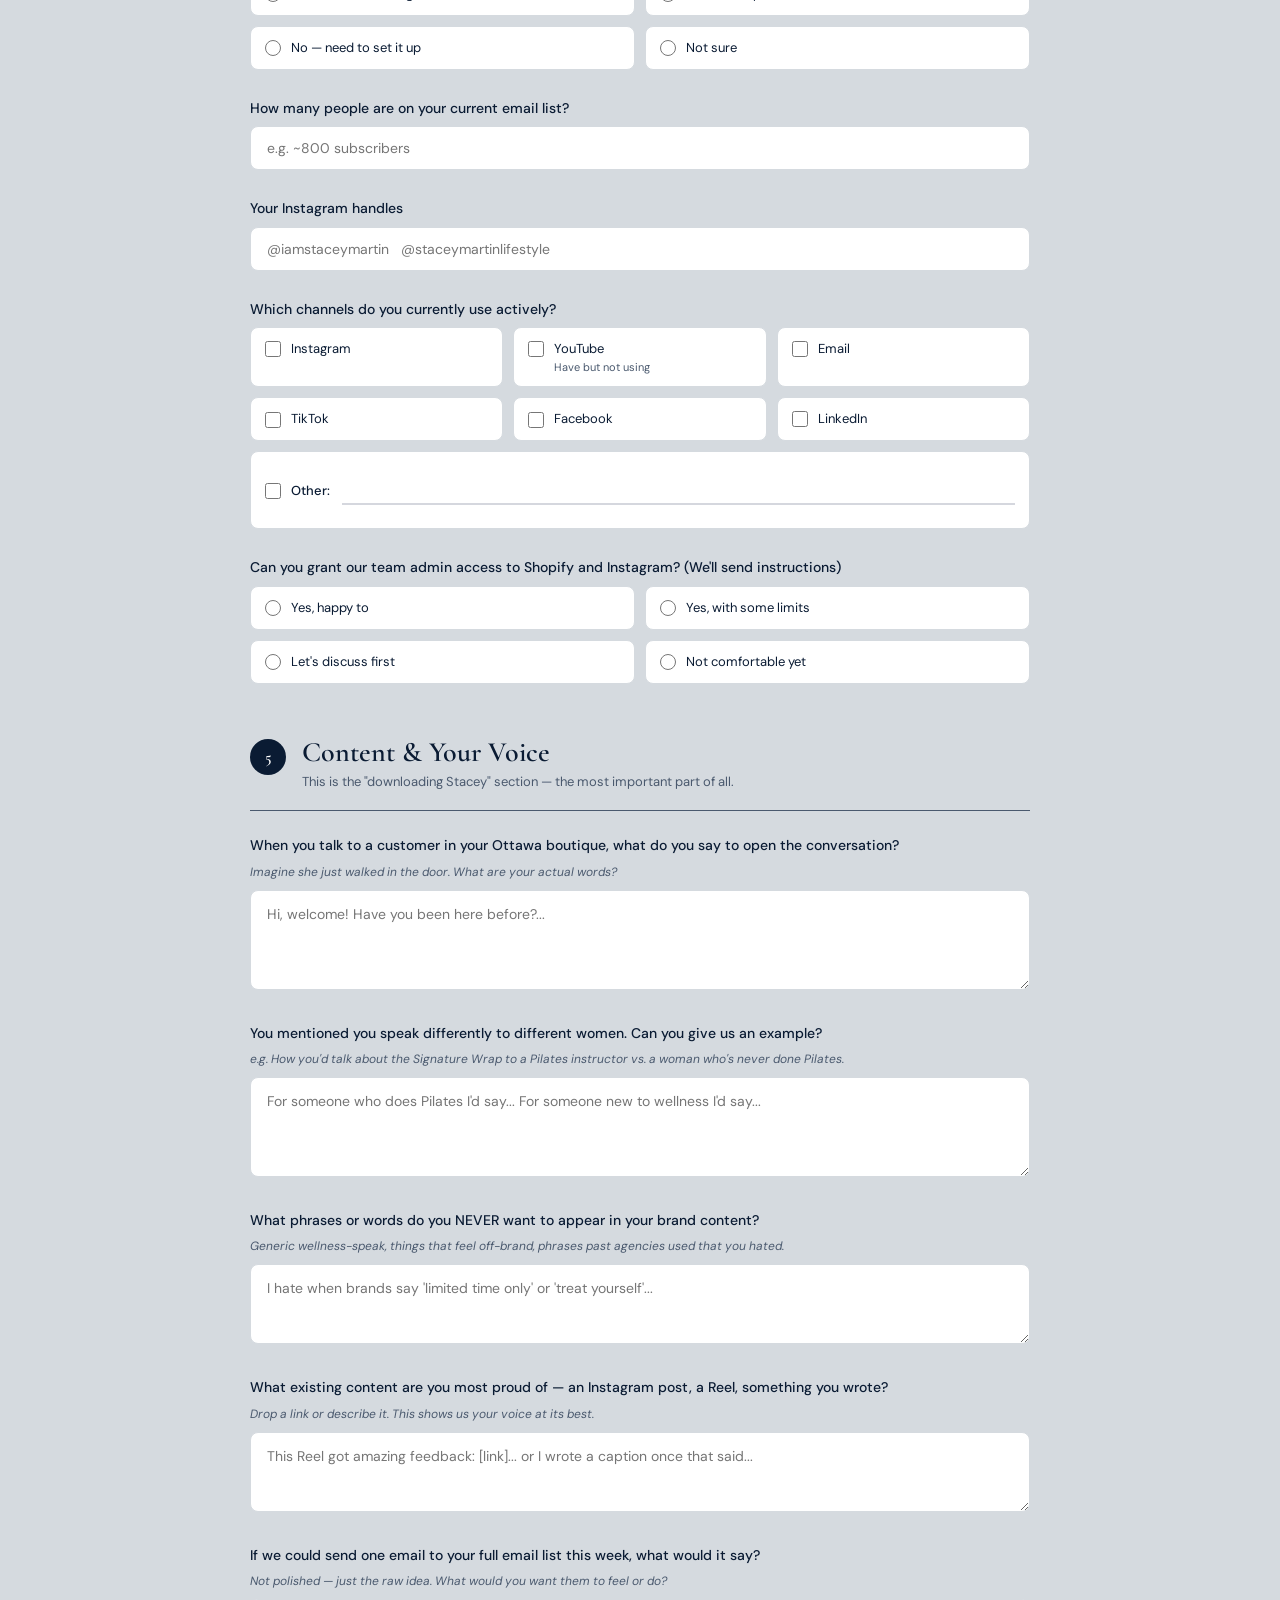
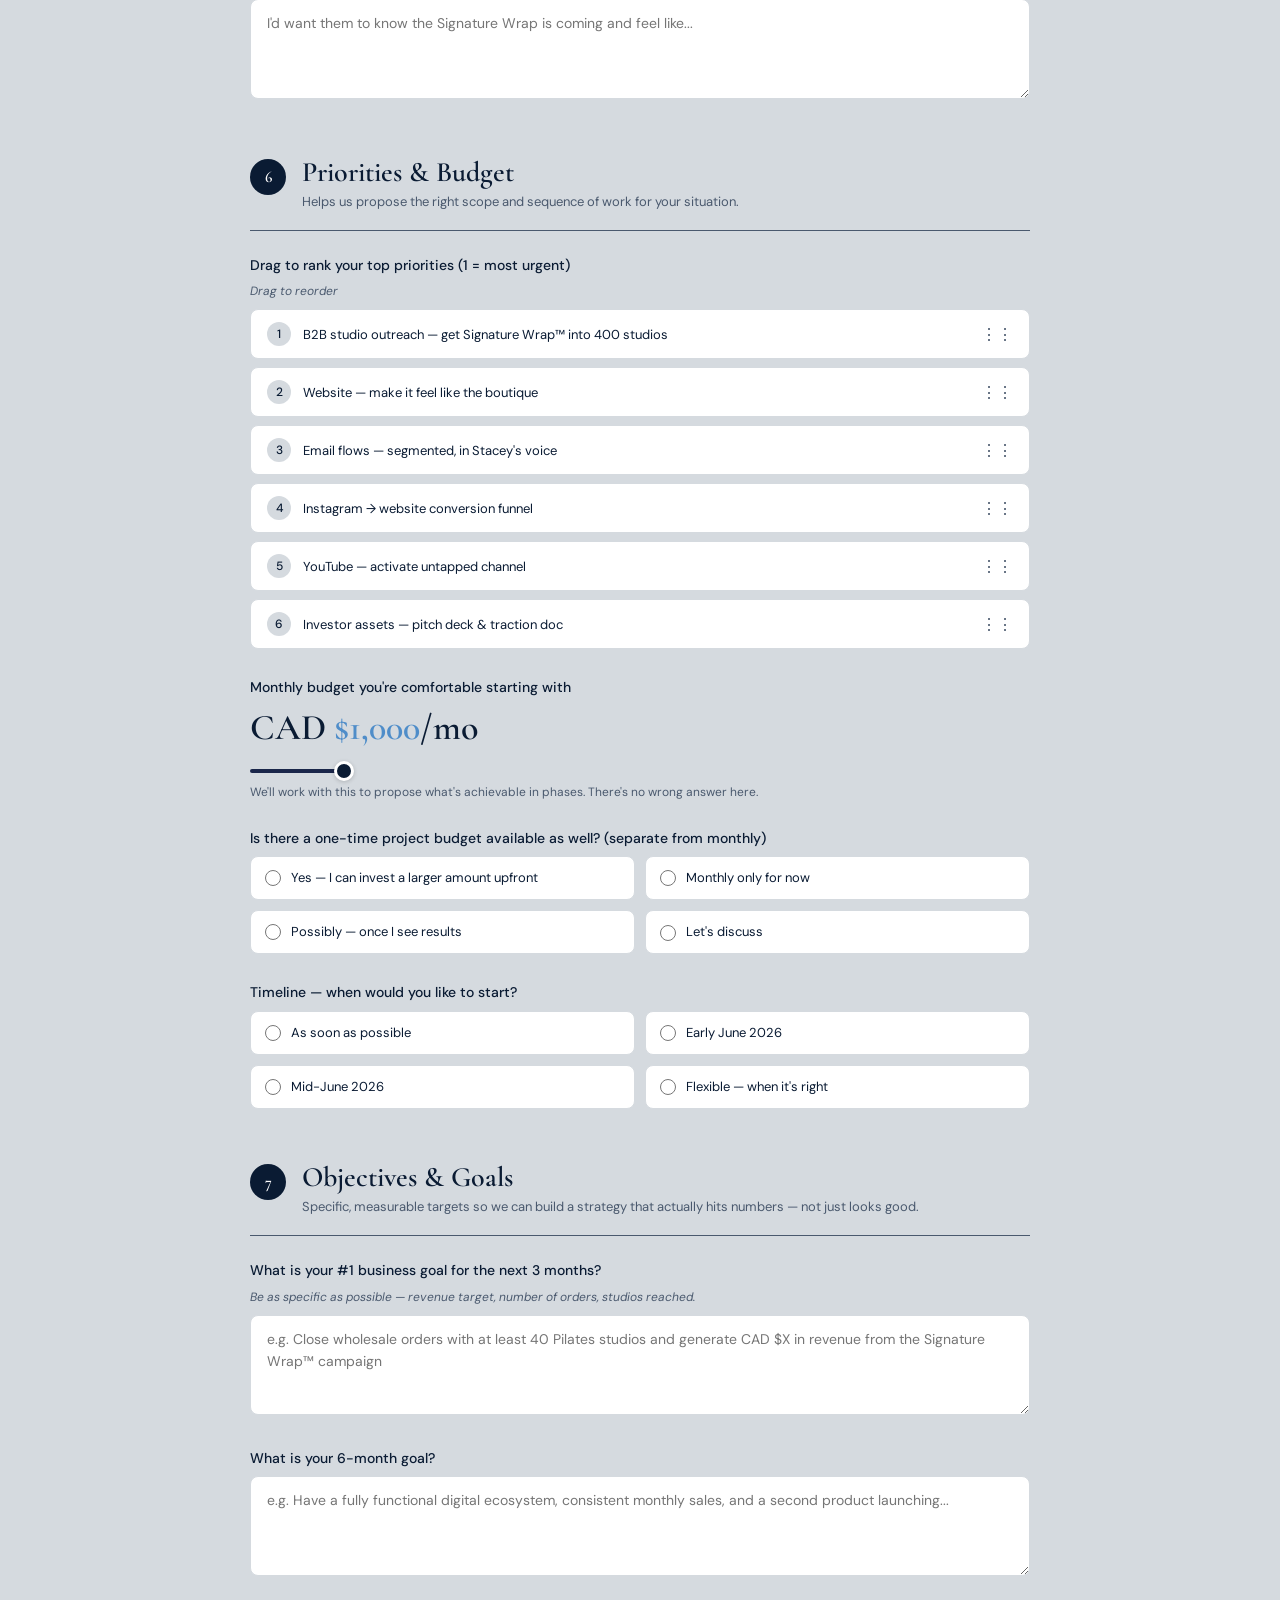
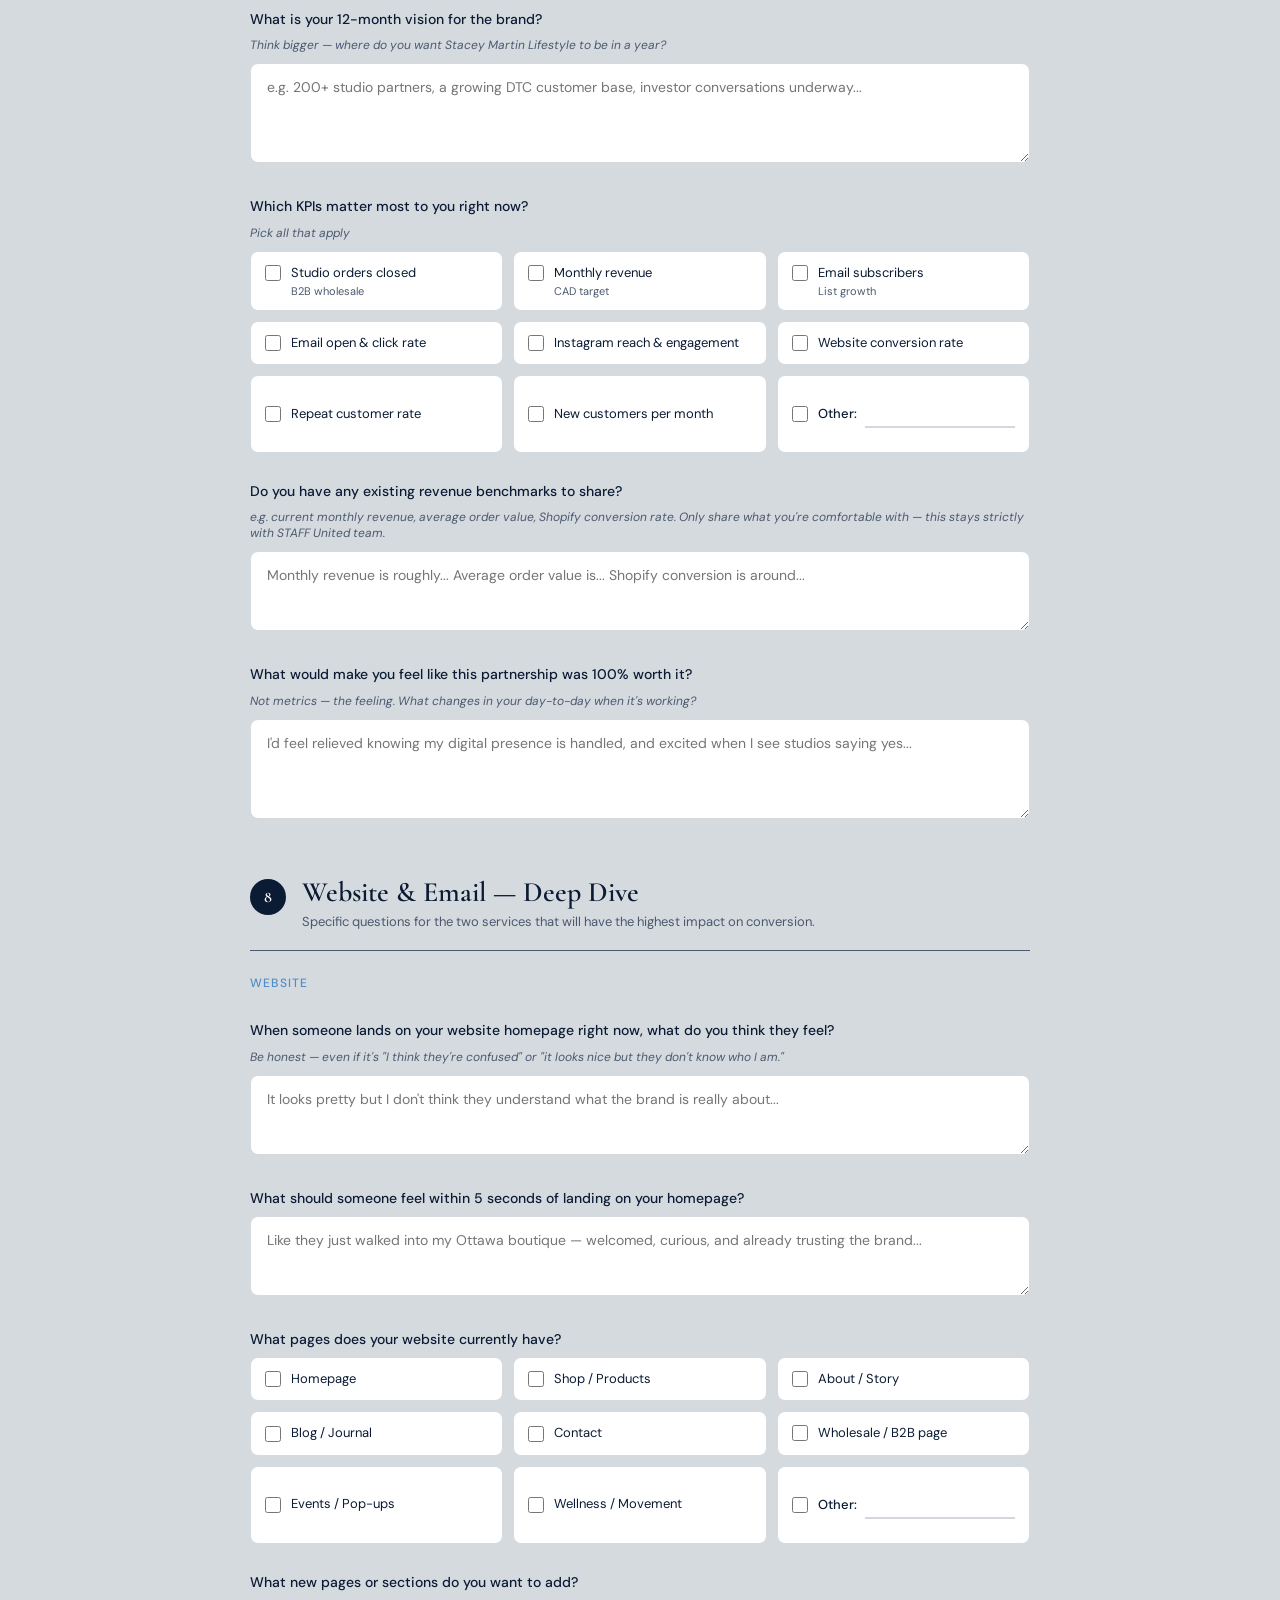
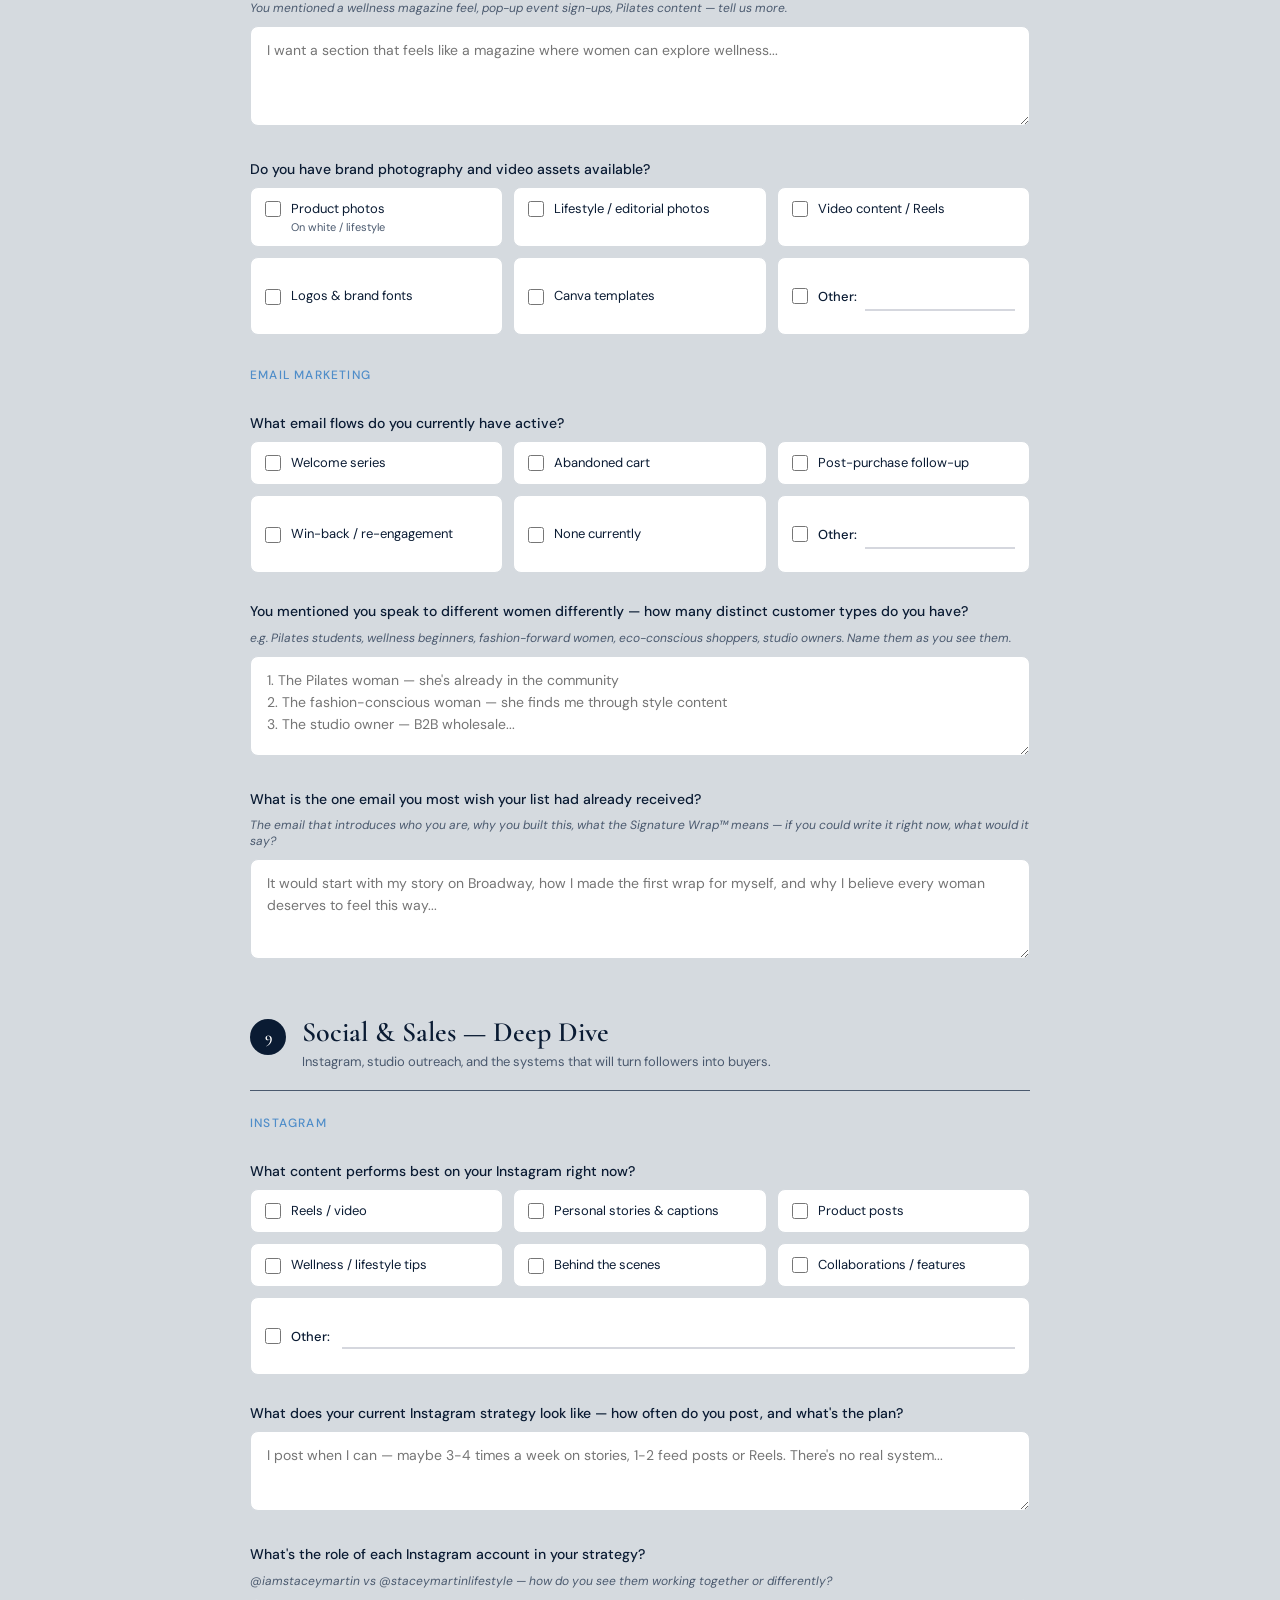
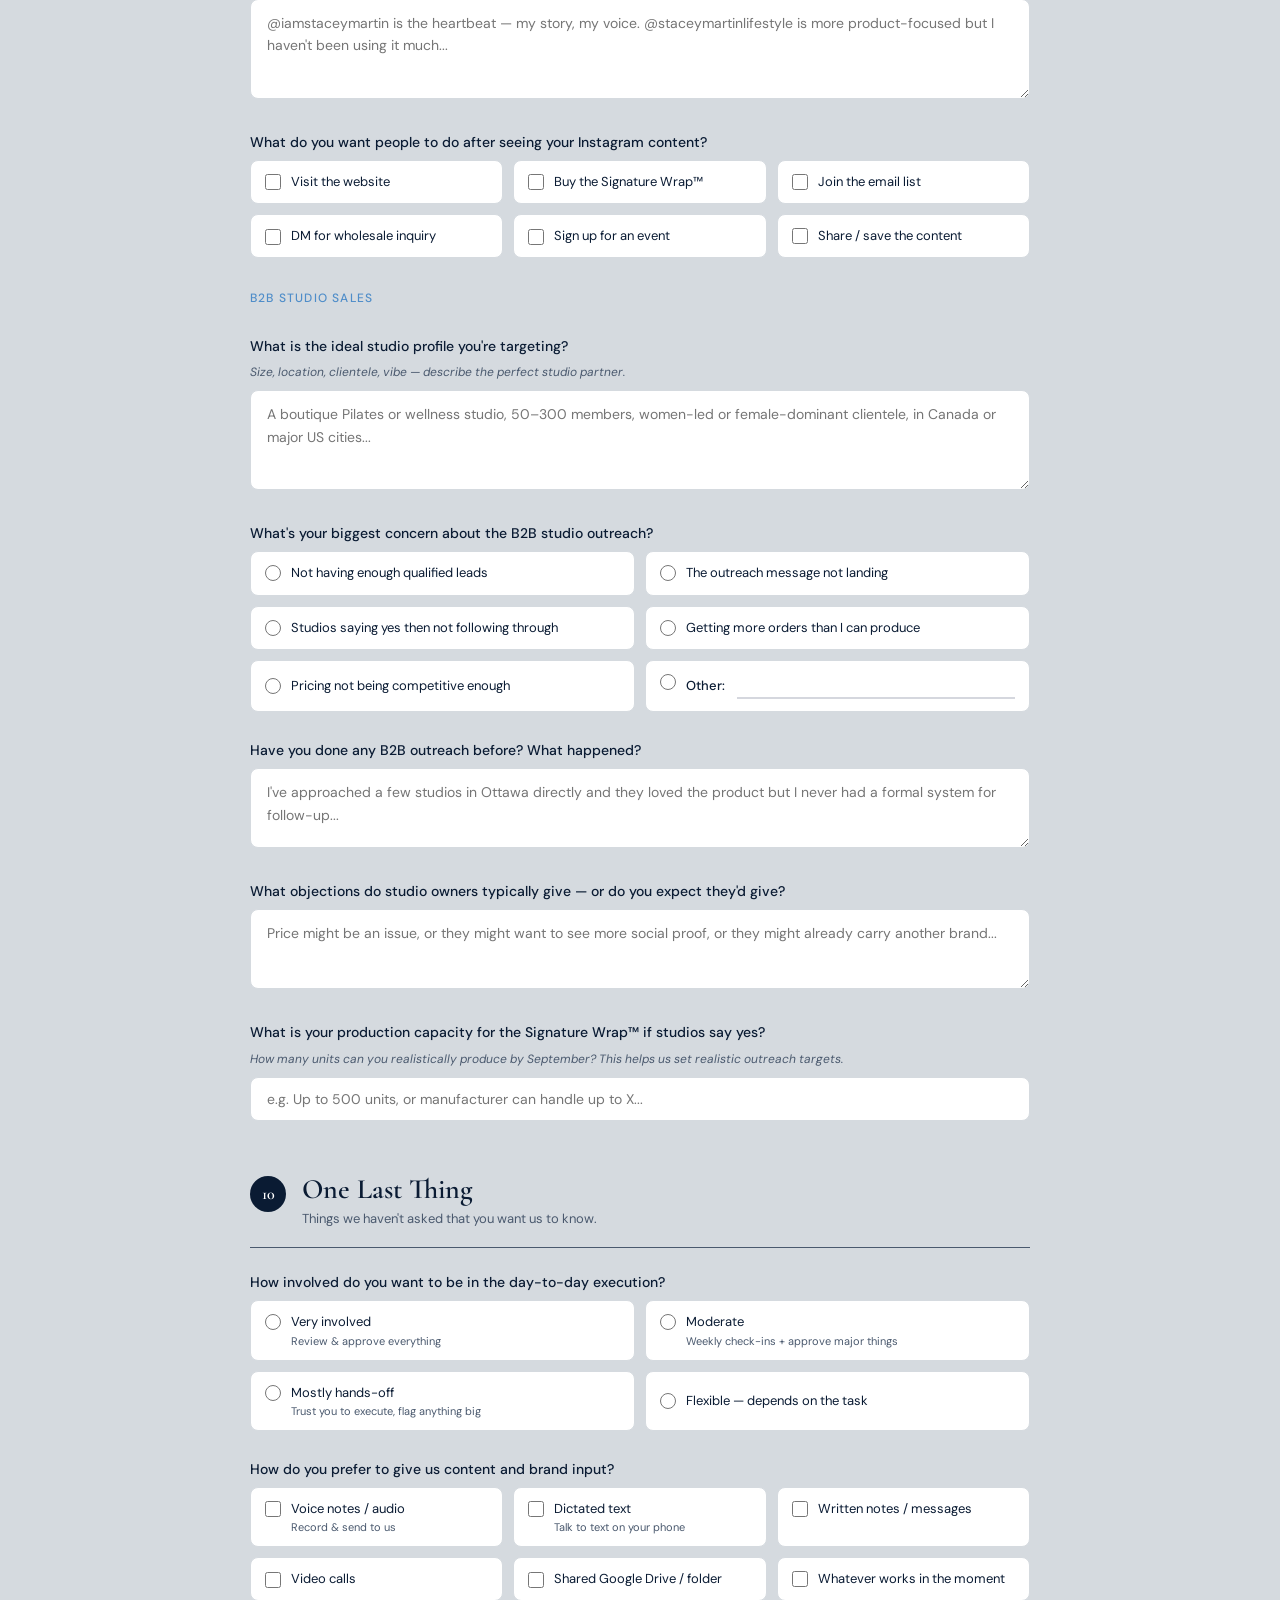
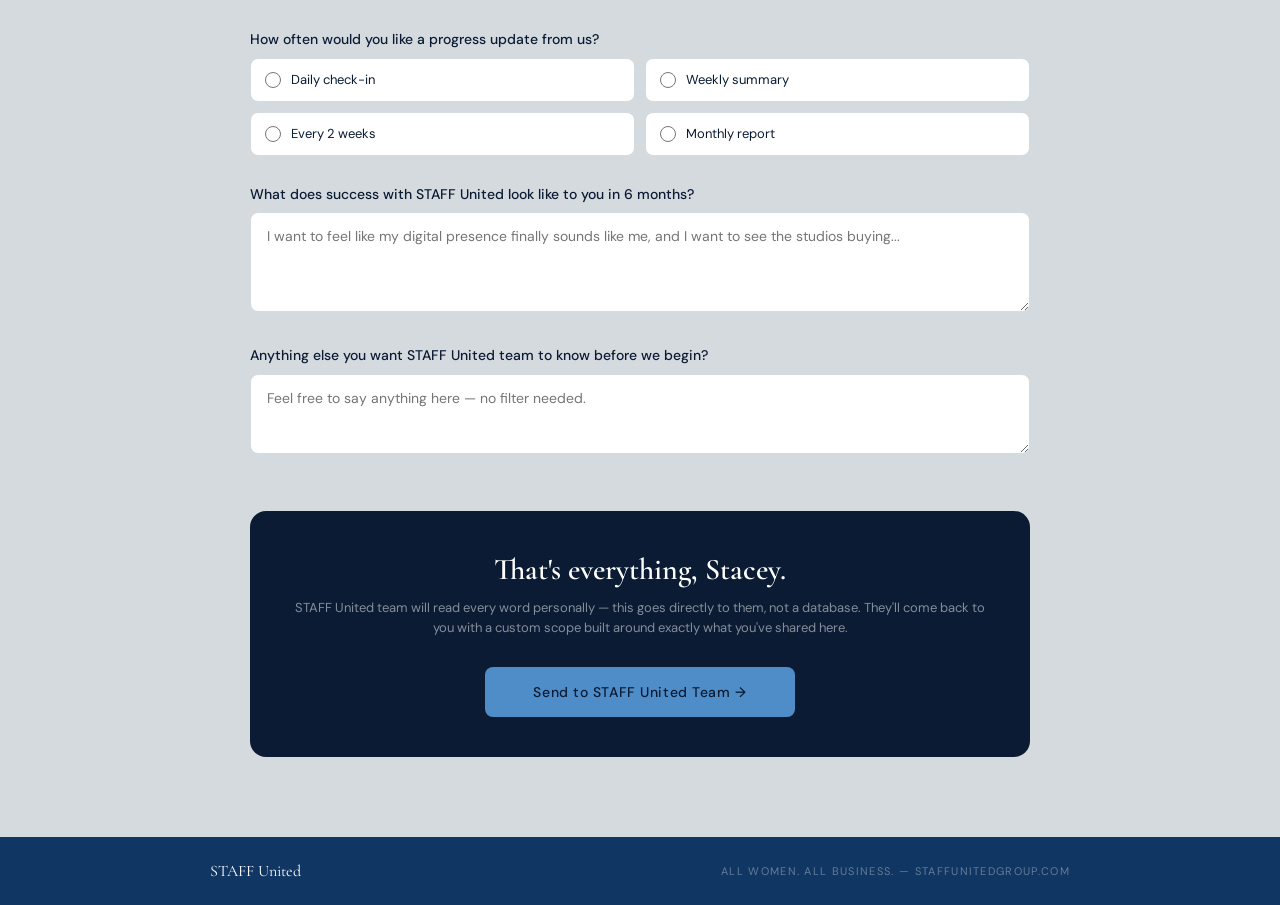
==== commit d257b4e1: "Update form" ====
--- a/index.html
+++ b/index.html
@@ -7,6 +7,7 @@
         <link
             href="https://fonts.googleapis.com/css2?family=Cormorant+Garamond:ital,wght@0,400;0,600;1,400&family=DM+Sans:wght@300;400;500&display=swap"
             rel="stylesheet">
+        <link rel="icon" type="image/png" href="assets/images/staff-logo.ico">
 
         <link rel="stylesheet" href="./assets/css/style.css">
     </head>
@@ -52,13 +53,23 @@
                     </div>
 
                     <div class="question">
-                        <label class="question-label">Your full name <span
-                                class="required">*</span></label>
-                        <input
-                            type="text"
-                            name="full_name"
-                            placeholder="Stacey Bafi-Yeboa"
-                            required />
+                        <label class="question-label">
+                            Your full name <span class="required">*</span>
+                        </label>
+
+                        <div class="two-col-fields">
+                            <input
+                                type="text"
+                                name="first_name"
+                                placeholder="First name"
+                                required />
+
+                            <input
+                                type="text"
+                                name="last_name"
+                                placeholder="Last name"
+                                required />
+                        </div>
                     </div>
 
                     <div class="question">
@@ -75,7 +86,7 @@
 
                     <div class="question">
                         <label class="question-label">
-                            WhatsApp or phone number
+                            WhatsApp number
                             <span class="required">*</span>
                         </label>
                         <input
@@ -299,27 +310,82 @@
                             placeholder="@iamstaceymartin   @staceymartinlifestyle" />
                     </div>
                     <div class="question">
-                        <label class="question-label">Which channels do you currently use
-                            actively?</label>
+                        <label class="question-label">
+                            Which channels do you currently use actively?
+                        </label>
+
                         <div class="options-grid">
-                            <label class="option-item"><input type="checkbox" name="channels"
-                                    value="instagram"><div><div
-                                        class="option-label">Instagram</div></div></label>
-                            <label class="option-item"><input type="checkbox" name="channels"
-                                    value="youtube"><div><div class="option-label">YouTube</div><div
-                                        class="option-sub">Have but not using</div></div></label>
-                            <label class="option-item"><input type="checkbox" name="channels"
-                                    value="email"><div><div
-                                        class="option-label">Email</div></div></label>
-                            <label class="option-item"><input type="checkbox" name="channels"
-                                    value="tiktok"><div><div
-                                        class="option-label">TikTok</div></div></label>
-                            <label class="option-item"><input type="checkbox" name="channels"
-                                    value="facebook"><div><div
-                                        class="option-label">Facebook</div></div></label>
-                            <label class="option-item"><input type="checkbox" name="channels"
-                                    value="linkedin"><div><div
-                                        class="option-label">LinkedIn</div></div></label>
+                            <label class="option-item">
+                                <input type="checkbox" name="channels" value="instagram">
+                                <div>
+                                    <div class="option-label">Instagram</div>
+                                </div>
+                            </label>
+
+                            <label class="option-item">
+                                <input type="checkbox" name="channels" value="youtube">
+                                <div>
+                                    <div class="option-label">YouTube</div>
+                                    <div class="option-sub">Have but not using</div>
+                                </div>
+                            </label>
+
+                            <label class="option-item">
+                                <input type="checkbox" name="channels" value="email">
+                                <div>
+                                    <div class="option-label">Email</div>
+                                </div>
+                            </label>
+
+                            <label class="option-item">
+                                <input type="checkbox" name="channels" value="tiktok">
+                                <div>
+                                    <div class="option-label">TikTok</div>
+                                </div>
+                            </label>
+
+                            <label class="option-item">
+                                <input type="checkbox" name="channels" value="facebook">
+                                <div>
+                                    <div class="option-label">Facebook</div>
+                                </div>
+                            </label>
+
+                            <label class="option-item">
+                                <input type="checkbox" name="channels" value="linkedin">
+                                <div>
+                                    <div class="option-label">LinkedIn</div>
+                                </div>
+                            </label>
+
+                            <!-- Other + inline input như Google Form -->
+                            <label class="option-item option-item-inline-other">
+                                <input
+                                    type="checkbox"
+                                    name="channels"
+                                    value="other"
+                                    id="channels-other-checkbox" />
+
+                                <div class="inline-other-content">
+                                    <span class="option-label">Other:</span>
+
+                                    <input
+                                        type="text"
+                                        name="channels_other"
+                                        id="channels-other-input"
+                                        class="inline-other-input"
+                                        placeholder />
+                                </div>
+                            </label>
+                        </div>
+
+                        <div
+                            id="channels-other-field"
+                            style="display: none; margin-top: 16px;">
+                            <input
+                                type="text"
+                                name="channels_other"
+                                placeholder="Please specify other channels" />
                         </div>
                     </div>
                     <div class="question">
@@ -402,7 +468,8 @@
                             style="min-height:80px;" required></textarea>
                     </div>
                     <div class="question">
-                        <label class="question-label">If we could send one email to your full list
+                        <label class="question-label">If we could send one email to your full email
+                            list
                             this week,
                             what would it say?</label>
                         <div class="question-hint">Not polished — just the raw idea. What would you
@@ -568,6 +635,7 @@
                             placeholder="e.g. 200+ studio partners, a growing DTC customer base, investor conversations underway..."
                             required></textarea>
                     </div>
+
                     <div class="question">
                         <label class="question-label">Which KPIs matter most to you right
                             now?</label>
@@ -606,8 +674,29 @@
                                     value="new_customers"><div><div class="option-label">New
                                         customers per
                                         month</div></div></label>
-                        </div>
-                    </div>
+                            <!-- Other -->
+                            <label
+                                class="option-item option-item-inline-other option-item-other-inline">
+                                <input
+                                    type="checkbox"
+                                    name="kpis"
+                                    value="other"
+                                    id="kpis-other-checkbox" />
+
+                                <div class="inline-other-content">
+                                    <span class="option-label">Other:</span>
+
+                                    <input
+                                        type="text"
+                                        name="kpis_other"
+                                        id="kpis-other-input"
+                                        class="inline-other-input"
+                                        placeholder />
+                                </div>
+                            </label>
+                        </div>
+                    </div>
+
                     <div class="question">
                         <label class="question-label">Do you have any existing revenue benchmarks to
                             share?</label>
@@ -669,33 +758,72 @@
                             style="min-height:80px;" required></textarea>
                     </div>
                     <div class="question">
-                        <label class="question-label">What pages does your website currently
-                            have?</label>
+                        <label class="question-label">
+                            What pages does your website currently have?
+                        </label>
+
                         <div class="options-grid">
-                            <label class="option-item"><input type="checkbox" name="website_pages"
-                                    value="home"><div><div
-                                        class="option-label">Homepage</div></div></label>
-                            <label class="option-item"><input type="checkbox" name="website_pages"
-                                    value="shop"><div><div class="option-label">Shop /
-                                        Products</div></div></label>
-                            <label class="option-item"><input type="checkbox" name="website_pages"
-                                    value="about"><div><div class="option-label">About /
-                                        Story</div></div></label>
-                            <label class="option-item"><input type="checkbox" name="website_pages"
-                                    value="blog"><div><div class="option-label">Blog /
-                                        Journal</div></div></label>
-                            <label class="option-item"><input type="checkbox" name="website_pages"
-                                    value="contact"><div><div
-                                        class="option-label">Contact</div></div></label>
-                            <label class="option-item"><input type="checkbox" name="website_pages"
-                                    value="wholesale"><div><div class="option-label">Wholesale / B2B
-                                        page</div></div></label>
-                            <label class="option-item"><input type="checkbox" name="website_pages"
-                                    value="events"><div><div class="option-label">Events /
-                                        Pop-ups</div></div></label>
-                            <label class="option-item"><input type="checkbox" name="website_pages"
-                                    value="wellness"><div><div class="option-label">Wellness /
-                                        Movement</div></div></label>
+                            <label class="option-item">
+                                <input type="checkbox" name="website_pages" value="home">
+                                <div><div class="option-label">Homepage</div></div>
+                            </label>
+
+                            <label class="option-item">
+                                <input type="checkbox" name="website_pages" value="shop">
+                                <div><div class="option-label">Shop / Products</div></div>
+                            </label>
+
+                            <label class="option-item">
+                                <input type="checkbox" name="website_pages" value="about">
+                                <div><div class="option-label">About / Story</div></div>
+                            </label>
+
+                            <label class="option-item">
+                                <input type="checkbox" name="website_pages" value="blog">
+                                <div><div class="option-label">Blog / Journal</div></div>
+                            </label>
+
+                            <label class="option-item">
+                                <input type="checkbox" name="website_pages" value="contact">
+                                <div><div class="option-label">Contact</div></div>
+                            </label>
+
+                            <label class="option-item">
+                                <input type="checkbox" name="website_pages" value="wholesale">
+                                <div><div class="option-label">Wholesale / B2B page</div></div>
+                            </label>
+
+                            <label class="option-item">
+                                <input type="checkbox" name="website_pages" value="events">
+                                <div><div class="option-label">Events / Pop-ups</div></div>
+                            </label>
+
+                            <label class="option-item">
+                                <input type="checkbox" name="website_pages" value="wellness">
+                                <div><div class="option-label">Wellness / Movement</div></div>
+                            </label>
+
+                            <!-- Other -->
+                            <!-- Other placed in column 3, row 3 -->
+                            <label
+                                class="option-item option-item-inline-other option-item-other-inline">
+                                <input
+                                    type="checkbox"
+                                    name="website_pages"
+                                    value="other"
+                                    id="website-pages-other-checkbox" />
+
+                                <div class="inline-other-content">
+                                    <span class="option-label">Other:</span>
+
+                                    <input
+                                        type="text"
+                                        name="website_pages_other"
+                                        id="website-pages-other-input"
+                                        class="inline-other-input"
+                                        placeholder />
+                                </div>
+                            </label>
                         </div>
                     </div>
                     <div class="question">
@@ -709,31 +837,67 @@
                             required></textarea>
                     </div>
                     <div class="question">
-                        <label class="question-label">Do you have brand photography and video assets
-                            available?</label>
+                        <label class="question-label">
+                            Do you have brand photography and video assets available?
+                        </label>
+
                         <div class="options-grid">
-                            <label class="option-item"><input type="checkbox" name="brand_assets"
-                                    value="product_photos"><div><div class="option-label">Product
-                                        photos</div><div
-                                        class="option-sub">On white / lifestyle</div></div></label>
-                            <label class="option-item"><input type="checkbox" name="brand_assets"
-                                    value="lifestyle_photos"><div><div
-                                        class="option-label">Lifestyle / editorial
-                                        photos</div></div></label>
-                            <label class="option-item"><input type="checkbox" name="brand_assets"
-                                    value="video_content"><div><div class="option-label">Video
-                                        content /
-                                        Reels</div></div></label>
-                            <label class="option-item"><input type="checkbox" name="brand_assets"
-                                    value="logos_fonts"><div><div class="option-label">Logos & brand
-                                        fonts</div></div></label>
-                            <label class="option-item"><input type="checkbox" name="brand_assets"
-                                    value="canva_templates"><div><div class="option-label">Canva
-                                        templates</div></div></label>
-                            <label class="option-item"><input type="checkbox" name="brand_assets"
-                                    value="nothing_ready"><div><div class="option-label">Not much
-                                        ready
-                                        yet</div></div></label>
+                            <label class="option-item">
+                                <input type="checkbox" name="brand_assets" value="product_photos">
+                                <div>
+                                    <div class="option-label">Product photos</div>
+                                    <div class="option-sub">On white / lifestyle</div>
+                                </div>
+                            </label>
+
+                            <label class="option-item">
+                                <input type="checkbox" name="brand_assets" value="lifestyle_photos">
+                                <div>
+                                    <div class="option-label">Lifestyle / editorial photos</div>
+                                </div>
+                            </label>
+
+                            <label class="option-item">
+                                <input type="checkbox" name="brand_assets" value="video_content">
+                                <div>
+                                    <div class="option-label">Video content / Reels</div>
+                                </div>
+                            </label>
+
+                            <label class="option-item">
+                                <input type="checkbox" name="brand_assets" value="logos_fonts">
+                                <div>
+                                    <div class="option-label">Logos &amp; brand fonts</div>
+                                </div>
+                            </label>
+
+                            <label class="option-item">
+                                <input type="checkbox" name="brand_assets" value="canva_templates">
+                                <div>
+                                    <div class="option-label">Canva templates</div>
+                                </div>
+                            </label>
+
+                            <!-- Thay "Not much ready yet" bằng Other -->
+                            <label
+                                class="option-item option-item-inline-other option-item-other-inline">
+                                <input
+                                    type="checkbox"
+                                    name="brand_assets"
+                                    value="other"
+                                    id="brand-assets-other-checkbox" />
+
+                                <div class="inline-other-content">
+                                    <span class="option-label">Other:</span>
+
+                                    <input
+                                        type="text"
+                                        name="brand_assets_other"
+                                        id="brand-assets-other-input"
+                                        class="inline-other-input"
+                                        placeholder />
+                                </div>
+                            </label>
                         </div>
                     </div>
 
@@ -743,28 +907,66 @@
                             MARKETING</label>
                     </div>
                     <div class="question">
-                        <label class="question-label">What email flows do you currently have
-                            active?</label>
+                        <label class="question-label">
+                            What email flows do you currently have active?
+                        </label>
+
                         <div class="options-grid">
-                            <label class="option-item"><input type="checkbox" name="current_flows"
-                                    value="welcome"><div><div class="option-label">Welcome
-                                        series</div></div></label>
-                            <label class="option-item"><input type="checkbox" name="current_flows"
-                                    value="abandoned_cart"><div><div class="option-label">Abandoned
-                                        cart</div></div></label>
-                            <label class="option-item"><input type="checkbox" name="current_flows"
-                                    value="post_purchase"><div><div
-                                        class="option-label">Post-purchase
-                                        follow-up</div></div></label>
-                            <label class="option-item"><input type="checkbox" name="current_flows"
-                                    value="win_back"><div><div class="option-label">Win-back /
-                                        re-engagement</div></div></label>
-                            <label class="option-item"><input type="checkbox" name="current_flows"
-                                    value="none"><div><div class="option-label">None
-                                        currently</div></div></label>
-                            <label class="option-item"><input type="checkbox" name="current_flows"
-                                    value="unsure_flows"><div><div class="option-label">Not
-                                        sure</div></div></label>
+                            <label class="option-item">
+                                <input type="checkbox" name="current_flows" value="welcome">
+                                <div>
+                                    <div class="option-label">Welcome series</div>
+                                </div>
+                            </label>
+
+                            <label class="option-item">
+                                <input type="checkbox" name="current_flows" value="abandoned_cart">
+                                <div>
+                                    <div class="option-label">Abandoned cart</div>
+                                </div>
+                            </label>
+
+                            <label class="option-item">
+                                <input type="checkbox" name="current_flows" value="post_purchase">
+                                <div>
+                                    <div class="option-label">Post-purchase follow-up</div>
+                                </div>
+                            </label>
+
+                            <label class="option-item">
+                                <input type="checkbox" name="current_flows" value="win_back">
+                                <div>
+                                    <div class="option-label">Win-back / re-engagement</div>
+                                </div>
+                            </label>
+
+                            <label class="option-item">
+                                <input type="checkbox" name="current_flows" value="none">
+                                <div>
+                                    <div class="option-label">None currently</div>
+                                </div>
+                            </label>
+
+                            <!-- Thay "Not sure" bằng Other -->
+                            <label
+                                class="option-item option-item-inline-other option-item-other-inline">
+                                <input
+                                    type="checkbox"
+                                    name="current_flows"
+                                    value="other"
+                                    id="current-flows-other-checkbox" />
+
+                                <div class="inline-other-content">
+                                    <span class="option-label">Other:</span>
+
+                                    <input
+                                        type="text"
+                                        name="current_flows_other"
+                                        id="current-flows-other-input"
+                                        class="inline-other-input"
+                                        placeholder />
+                                </div>
+                            </label>
                         </div>
                     </div>
                     <div class="question">
@@ -812,31 +1014,88 @@
                             style="font-size:12px;color:var(--blue);text-transform:uppercase;letter-spacing:0.1em;font-weight:500;">INSTAGRAM</label>
                     </div>
                     <div class="question">
-                        <label class="question-label">What content performs best on your Instagram
-                            right
-                            now?</label>
+                        <label class="question-label">
+                            What content performs best on your Instagram right now?
+                        </label>
+
                         <div class="options-grid">
-                            <label class="option-item"><input type="checkbox" name="ig_best_content"
-                                    value="reels"><div><div class="option-label">Reels /
-                                        video</div></div></label>
-                            <label class="option-item"><input type="checkbox" name="ig_best_content"
-                                    value="personal_stories"><div><div class="option-label">Personal
-                                        stories &
-                                        captions</div></div></label>
-                            <label class="option-item"><input type="checkbox" name="ig_best_content"
-                                    value="product_posts"><div><div class="option-label">Product
-                                        posts</div></div></label>
-                            <label class="option-item"><input type="checkbox" name="ig_best_content"
-                                    value="wellness_tips"><div><div class="option-label">Wellness /
-                                        lifestyle
-                                        tips</div></div></label>
-                            <label class="option-item"><input type="checkbox" name="ig_best_content"
-                                    value="behind_scenes"><div><div class="option-label">Behind the
-                                        scenes</div></div></label>
-                            <label class="option-item"><input type="checkbox" name="ig_best_content"
-                                    value="collaborations"><div><div
-                                        class="option-label">Collaborations /
-                                        features</div></div></label>
+                            <label class="option-item">
+                                <input type="checkbox" name="ig_best_content" value="reels">
+                                <div>
+                                    <div class="option-label">Reels / video</div>
+                                </div>
+                            </label>
+
+                            <label class="option-item">
+                                <input
+                                    type="checkbox"
+                                    name="ig_best_content"
+                                    value="personal_stories">
+                                <div>
+                                    <div class="option-label">Personal stories &amp; captions</div>
+                                </div>
+                            </label>
+
+                            <label class="option-item">
+                                <input
+                                    type="checkbox"
+                                    name="ig_best_content"
+                                    value="product_posts">
+                                <div>
+                                    <div class="option-label">Product posts</div>
+                                </div>
+                            </label>
+
+                            <label class="option-item">
+                                <input
+                                    type="checkbox"
+                                    name="ig_best_content"
+                                    value="wellness_tips">
+                                <div>
+                                    <div class="option-label">Wellness / lifestyle tips</div>
+                                </div>
+                            </label>
+
+                            <label class="option-item">
+                                <input
+                                    type="checkbox"
+                                    name="ig_best_content"
+                                    value="behind_scenes">
+                                <div>
+                                    <div class="option-label">Behind the scenes</div>
+                                </div>
+                            </label>
+
+                            <label class="option-item">
+                                <input
+                                    type="checkbox"
+                                    name="ig_best_content"
+                                    value="collaborations">
+                                <div>
+                                    <div class="option-label">Collaborations / features</div>
+                                </div>
+                            </label>
+
+                            <!-- Other -->
+
+                            <label class="option-item option-item-inline-other">
+                                <input
+                                    type="checkbox"
+                                    name="ig_best_content"
+                                    value="other"
+                                    id="ig-best-content-other-checkbox" />
+
+                                <div class="inline-other-content">
+                                    <span class="option-label">Other:</span>
+
+                                    <input
+                                        type="text"
+                                        name="ig_best_content_other"
+                                        id="ig-best-content-other-input"
+                                        class="inline-other-input"
+                                        placeholder />
+                                </div>
+                            </label>
                         </div>
                     </div>
                     <div class="question">
@@ -928,9 +1187,24 @@
                                     value="pricing"><div><div class="option-label">Pricing not being
                                         competitive
                                         enough</div></div></label>
-                            <label class="option-item"><input type="radio" name="b2b_concern"
-                                    value="other_b2b"><div><div class="option-label">Something
-                                        else</div></div></label>
+                            <label class="option-item">
+                                <input
+                                    type="radio"
+                                    name="b2b_concern"
+                                    value="other"
+                                    id="b2b-concern-other-radio" />
+
+                                <div class="inline-other-content">
+                                    <span class="option-label">Other:</span>
+
+                                    <input
+                                        type="text"
+                                        name="b2b_concern_other"
+                                        id="b2b-concern-other-input"
+                                        class="inline-other-input"
+                                        placeholder />
+                                </div>
+                            </label>
                         </div>
                     </div>
                     <div class="question">
--- a/assets/css/style.css
+++ b/assets/css/style.css
@@ -546,3 +546,567 @@
     padding: 28px 24px;
   }
 }
+
+/* Thêm vào assets/css/style.css */
+/* Thêm hoặc thay thế trong assets/css/style.css */
+.two-col-fields {
+  display: grid;
+  grid-template-columns: 1fr 1fr;
+  gap: 16px;
+  width: 100%;
+}
+
+.two-col-fields input {
+  width: 100%;
+  min-width: 0;
+  box-sizing: border-box;
+}
+
+@media (max-width: 640px) {
+  .two-col-fields {
+    grid-template-columns: 1fr;
+  }
+}
+
+/*  */
+
+/* =========================================
+   INLINE "✓ Other: ____________"
+   KHÔNG CÓ KHUNG INPUT
+   ========================================= */
+
+.inline-other-input {
+  flex: 1;
+  width: 100%;
+  min-width: 0;
+
+  /* Loại bỏ hoàn toàn style mặc định */
+  appearance: none;
+  -webkit-appearance: none;
+  -moz-appearance: none;
+
+  background: transparent !important;
+  border: none !important;
+  border-bottom: 2px solid rgba(26, 38, 74, 0.18) !important;
+  border-radius: 0 !important;
+  box-shadow: none !important;
+  outline: none !important;
+
+  padding: 6px 0 4px !important;
+  margin: 0 !important;
+
+  font: inherit;
+  color: inherit;
+}
+
+/* Placeholder */
+.inline-other-input::placeholder {
+  color: rgba(17, 24, 39, 0.35);
+}
+
+/* Khi focus chỉ đổi màu underline */
+.inline-other-input:focus,
+.inline-other-input:active {
+  background: transparent !important;
+  border: none !important;
+  border-bottom: 2px solid #1a264a !important;
+  border-radius: 0 !important;
+  box-shadow: none !important;
+  outline: none !important;
+}
+
+/* Xóa hoàn toàn các hiệu ứng inset/shadow từ CSS global */
+.option-item-inline-other .inline-other-input,
+.option-item-inline-other .inline-other-input:focus,
+.option-item-inline-other .inline-other-input:active {
+  box-shadow: none !important;
+}
+/* =========================================
+   INLINE OTHER = FULL WIDTH (3 COLUMNS)
+   ========================================= */
+
+/* Cho item Other chiếm toàn bộ chiều ngang của grid */
+.option-item-inline-other {
+  grid-column: 1 / -1 !important; /* span toàn bộ 3 cột */
+  width: 100% !important;
+  max-width: none !important;
+
+  display: flex;
+  align-items: center;
+  gap: 16px;
+
+  padding: 18px 24px;
+  box-sizing: border-box;
+}
+
+/* Phần chứa "Other:" và input */
+.inline-other-content {
+  display: flex;
+  align-items: center;
+  gap: 12px;
+  flex: 1;
+  width: 100%;
+  min-width: 0;
+}
+
+/* Label "Other:" */
+.inline-other-content .option-label {
+  flex-shrink: 0;
+  margin: 0;
+  font-weight: 500;
+}
+
+/* Input underline chiếm toàn bộ phần còn lại */
+.inline-other-input {
+  flex: 1;
+  width: 100%;
+  min-width: 0;
+
+  appearance: none;
+  -webkit-appearance: none;
+  -moz-appearance: none;
+
+  background: transparent !important;
+  border: none !important;
+  border-bottom: 2px solid rgba(26, 38, 74, 0.18) !important;
+  border-radius: 0 !important;
+  box-shadow: none !important;
+  outline: none !important;
+
+  padding: 6px 0 4px !important;
+  margin: 0 !important;
+
+  font: inherit;
+  color: inherit;
+}
+
+.inline-other-input:focus {
+  border-bottom-color: #1a264a !important;
+}
+
+/* Mobile */
+@media (max-width: 640px) {
+  .option-item-inline-other {
+    grid-column: 1 / -1;
+    padding: 16px 20px;
+    gap: 12px;
+  }
+
+  .inline-other-content {
+    gap: 8px;
+  }
+}
+
+/* =========================================
+   ALIGN "OTHER" CHECKBOX WITH OTHER OPTIONS
+   ========================================= */
+
+/* Item Other chiếm toàn bộ chiều ngang */
+.option-item-inline-other {
+  grid-column: 1 / -1 !important;
+  width: 100% !important;
+  max-width: none !important;
+
+  /* Giữ cùng padding như các .option-item khác */
+  padding: 12px 14px !important;
+  box-sizing: border-box;
+
+  /* Căn checkbox và nội dung giống các option khác */
+  display: flex;
+  align-items: flex-start;
+  gap: 10px;
+}
+
+/* Checkbox giữ nguyên kích thước và vị trí */
+.option-item-inline-other > input[type="checkbox"] {
+  flex-shrink: 0;
+  margin: 0;
+}
+
+/* Phần "Other:" + input */
+.inline-other-content {
+  display: flex;
+  align-items: center;
+  gap: 12px;
+  flex: 1;
+  width: 100%;
+  min-width: 0;
+  margin-top: 0; /* đảm bảo không bị lệch xuống */
+}
+
+/* Label "Other:" */
+.inline-other-content .option-label {
+  flex-shrink: 0;
+  margin: 0;
+  font-weight: 500;
+  line-height: 1.4;
+}
+
+/* Input dạng underline */
+.inline-other-input {
+  flex: 1;
+  width: 100%;
+  min-width: 0;
+
+  appearance: none;
+  -webkit-appearance: none;
+  -moz-appearance: none;
+
+  background: transparent !important;
+  border: none !important;
+  border-bottom: 2px solid rgba(26, 38, 74, 0.18) !important;
+  border-radius: 0 !important;
+  box-shadow: none !important;
+  outline: none !important;
+
+  padding: 6px 0 4px !important;
+  margin: 0 !important;
+
+  font: inherit;
+  color: inherit;
+}
+
+.inline-other-input:focus {
+  border-bottom-color: #1a264a !important;
+}
+
+/* Mobile */
+@media (max-width: 640px) {
+  .option-item-inline-other {
+    padding: 12px 14px !important;
+    gap: 10px;
+  }
+
+  .inline-other-content {
+    gap: 8px;
+  }
+}
+/* =========================================
+   PERFECT ALIGNMENT FOR "OTHER"
+   Checkbox thẳng hàng với Instagram/TikTok
+   ========================================= */
+
+/* Other chiếm toàn bộ chiều ngang */
+.option-item-inline-other {
+  grid-column: 1 / -1 !important;
+  width: 100% !important;
+  max-width: none !important;
+
+  /* QUAN TRỌNG: dùng đúng padding như các option-item khác */
+  padding: 12px 14px !important;
+  box-sizing: border-box;
+
+  display: flex;
+  align-items: center !important; /* căn giữa theo chiều dọc */
+  gap: 10px !important; /* giống option-item */
+
+  min-height: 78px; /* cùng chiều cao với các card khác */
+}
+
+/* Checkbox của Other */
+.option-item-inline-other > input[type="checkbox"] {
+  flex-shrink: 0;
+  margin: 0 !important;
+}
+
+/* Phần "Other:" + input */
+.inline-other-content {
+  display: flex;
+  align-items: center;
+  gap: 12px;
+  flex: 1;
+  min-width: 0;
+  width: 100%;
+}
+
+/* Label "Other:" */
+.inline-other-content .option-label {
+  flex-shrink: 0;
+  margin: 0;
+  font-weight: 500;
+  line-height: 1;
+}
+
+/* Input underline */
+.inline-other-input {
+  flex: 1;
+  width: 100%;
+  min-width: 0;
+
+  appearance: none;
+  -webkit-appearance: none;
+  -moz-appearance: none;
+
+  background: transparent !important;
+  border: none !important;
+  border-bottom: 2px solid rgba(26, 38, 74, 0.18) !important;
+  border-radius: 0 !important;
+  box-shadow: none !important;
+  outline: none !important;
+
+  padding: 4px 0 2px !important;
+  margin: 0 !important;
+
+  font: inherit;
+  color: inherit;
+}
+
+.inline-other-input:focus {
+  border-bottom-color: #1a264a !important;
+}
+
+/* Mobile */
+@media (max-width: 640px) {
+  .option-item-inline-other {
+    min-height: auto;
+  }
+}
+
+/* Đặt Other vào ô thứ 9 (cột 3, hàng 3) thay vì full width */
+.option-item-other-inline {
+  grid-column: auto !important; /* không span full width */
+  width: 100% !important;
+  max-width: none !important;
+
+  display: flex;
+  align-items: center;
+  gap: 10px;
+
+  padding: 12px 14px !important;
+  box-sizing: border-box;
+  min-height: 78px; /* bằng chiều cao các card khác */
+}
+
+/* Phần chứa "Other:" + input */
+.option-item-other-inline .inline-other-content {
+  display: flex;
+  align-items: center;
+  gap: 8px;
+  flex: 1;
+  min-width: 0;
+}
+
+/* Label "Other:" */
+.option-item-other-inline .option-label {
+  flex-shrink: 0;
+  margin: 0;
+  font-weight: 500;
+  line-height: 1;
+}
+
+/* Input underline */
+.option-item-other-inline .inline-other-input {
+  flex: 1;
+  min-width: 0;
+  width: 100%;
+
+  appearance: none;
+  -webkit-appearance: none;
+  -moz-appearance: none;
+
+  background: transparent !important;
+  border: none !important;
+  border-bottom: 2px solid rgba(26, 38, 74, 0.18) !important;
+  border-radius: 0 !important;
+  box-shadow: none !important;
+  outline: none !important;
+
+  padding: 4px 0 2px !important;
+  margin: 0 !important;
+
+  font: inherit;
+  color: inherit;
+}
+
+.option-item-other-inline .inline-other-input:focus {
+  border-bottom-color: #1a264a !important;
+}
+/* =========================================
+   CHỈ CĂN GIỮA 2 CARD:
+   - Events / Pop-ups
+   - Wellness / Movement
+   ========================================= */
+
+/* Card thứ 7: Events / Pop-ups */
+.options-grid > .option-item:nth-child(7),
+/* Card thứ 8: Wellness / Movement */
+.options-grid > .option-item:nth-child(8) {
+  display: flex;
+  align-items: center !important;
+}
+
+/* Phần text bên trong 2 card này */
+.options-grid > .option-item:nth-child(7) > div,
+.options-grid > .option-item:nth-child(8) > div {
+  display: flex;
+  flex-direction: column;
+  justify-content: center;
+}
+
+/* =========================================
+   FIX: CHANNELS OTHER LAYOUT
+   ========================================= */
+
+/* Chỉ áp dụng cho checkbox Other của phần Channels */
+.option-item-inline-other:has(#channels-other-checkbox) {
+  grid-column: 1 / -1 !important; /* full width */
+  width: 100% !important;
+  max-width: none !important;
+
+  display: flex !important;
+  align-items: center !important;
+  gap: 10px !important;
+
+  padding: 12px 14px !important;
+  min-height: 78px !important;
+  box-sizing: border-box;
+}
+
+/* Checkbox bên trái */
+.option-item-inline-other:has(#channels-other-checkbox)
+  > input[type="checkbox"] {
+  width: 16px !important;
+  height: 16px !important;
+  flex-shrink: 0 !important;
+  margin: 0 !important;
+  margin-top: 1px !important;
+}
+
+/* Container chứa "Other:" và input */
+.option-item-inline-other:has(#channels-other-checkbox) .inline-other-content {
+  display: flex !important;
+  flex-direction: row !important; /* QUAN TRỌNG: luôn nằm ngang */
+  align-items: center !important;
+  justify-content: flex-start !important;
+  gap: 12px !important;
+
+  flex: 1 !important;
+  width: 100% !important;
+  min-width: 0 !important;
+}
+
+/* Label "Other:" */
+.option-item-inline-other:has(#channels-other-checkbox)
+  .inline-other-content
+  .option-label {
+  display: inline-block !important;
+  flex-shrink: 0 !important;
+  margin: 0 !important;
+  font-weight: 500 !important;
+  line-height: 1 !important;
+  white-space: nowrap !important;
+}
+
+/* Input underline */
+.option-item-inline-other:has(#channels-other-checkbox) .inline-other-input {
+  flex: 1 !important;
+  width: 100% !important;
+  min-width: 0 !important;
+
+  appearance: none !important;
+  -webkit-appearance: none !important;
+  -moz-appearance: none !important;
+
+  background: transparent !important;
+  border: none !important;
+  border-bottom: 2px solid rgba(26, 38, 74, 0.18) !important;
+  border-radius: 0 !important;
+  box-shadow: none !important;
+  outline: none !important;
+
+  padding: 4px 0 2px !important;
+  margin: 0 !important;
+
+  font: inherit !important;
+  color: inherit !important;
+}
+
+.option-item-inline-other:has(#channels-other-checkbox)
+  .inline-other-input:focus {
+  border-bottom-color: #1a264a !important;
+}
+
+/* Ẩn field cũ bên dưới vì giờ input đã nằm trong card */
+#channels-other-field {
+  display: none !important;
+}
+
+/* Mobile */
+@media (max-width: 640px) {
+  .option-item-inline-other:has(#channels-other-checkbox)
+    .inline-other-content {
+    gap: 8px !important;
+  }
+}
+
+/* =========================================
+   CENTER VERTICALLY:
+   - Logos & brand fonts
+   - Canva templates
+   (Trong section Brand Assets)
+   ========================================= */
+
+/* Item thứ 4: Logos & brand fonts */
+.options-grid > .option-item:nth-child(4),
+/* Item thứ 5: Canva templates */
+.options-grid > .option-item:nth-child(5) {
+  display: flex;
+  align-items: center !important; /* căn giữa theo trục Y */
+}
+
+/* Phần text bên trong 2 card */
+.options-grid > .option-item:nth-child(4) > div,
+.options-grid > .option-item:nth-child(5) > div {
+  display: flex;
+  flex-direction: column;
+  justify-content: center;
+}
+
+/* =========================================
+   FIX IG BEST CONTENT - OTHER POSITION
+   Chỉ áp dụng cho:
+   name="ig_best_content"
+   ========================================= */
+
+.option-item-inline-other:has(#ig-best-content-other-checkbox) {
+  grid-column: 1 / -1 !important;
+  width: 100% !important;
+  max-width: none !important;
+
+  display: flex !important;
+  align-items: center !important;
+  justify-content: flex-start !important;
+  gap: 10px !important;
+
+  padding: 12px 14px !important;
+  min-height: 78px !important;
+  box-sizing: border-box;
+}
+
+.option-item-inline-other:has(#ig-best-content-other-checkbox)
+  .inline-other-content {
+  display: flex !important;
+  flex-direction: row !important; /* luôn nằm ngang */
+  align-items: center !important;
+  justify-content: flex-start !important;
+
+  gap: 12px !important;
+  flex: 1 !important;
+  width: 100% !important;
+  min-width: 0 !important;
+}
+
+.option-item-inline-other:has(#ig-best-content-other-checkbox) .option-label {
+  flex-shrink: 0 !important;
+  margin: 0 !important;
+  line-height: 1 !important;
+  white-space: nowrap !important;
+}
+
+.option-item-inline-other:has(#ig-best-content-other-checkbox)
+  .inline-other-input {
+  flex: 1 !important;
+  width: 100% !important;
+  min-width: 0 !important;
+  margin: 0 !important;
+}
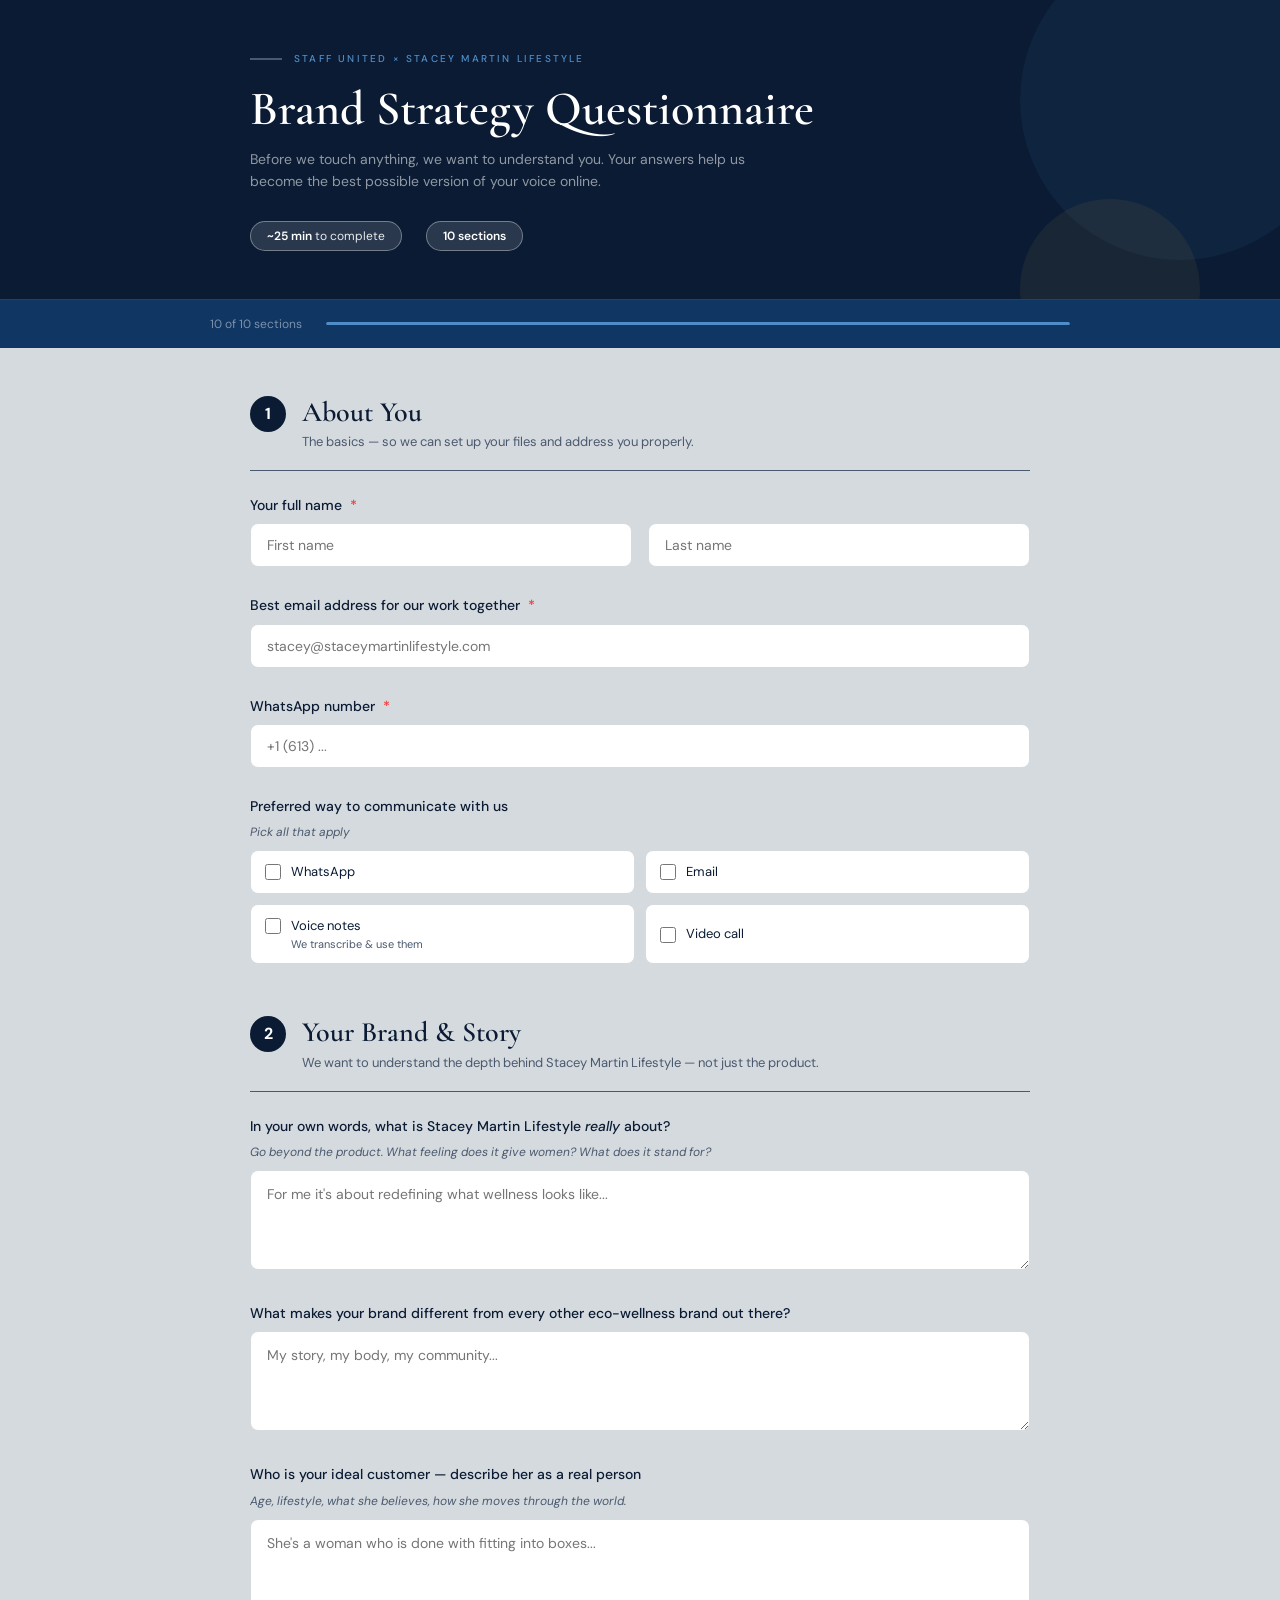
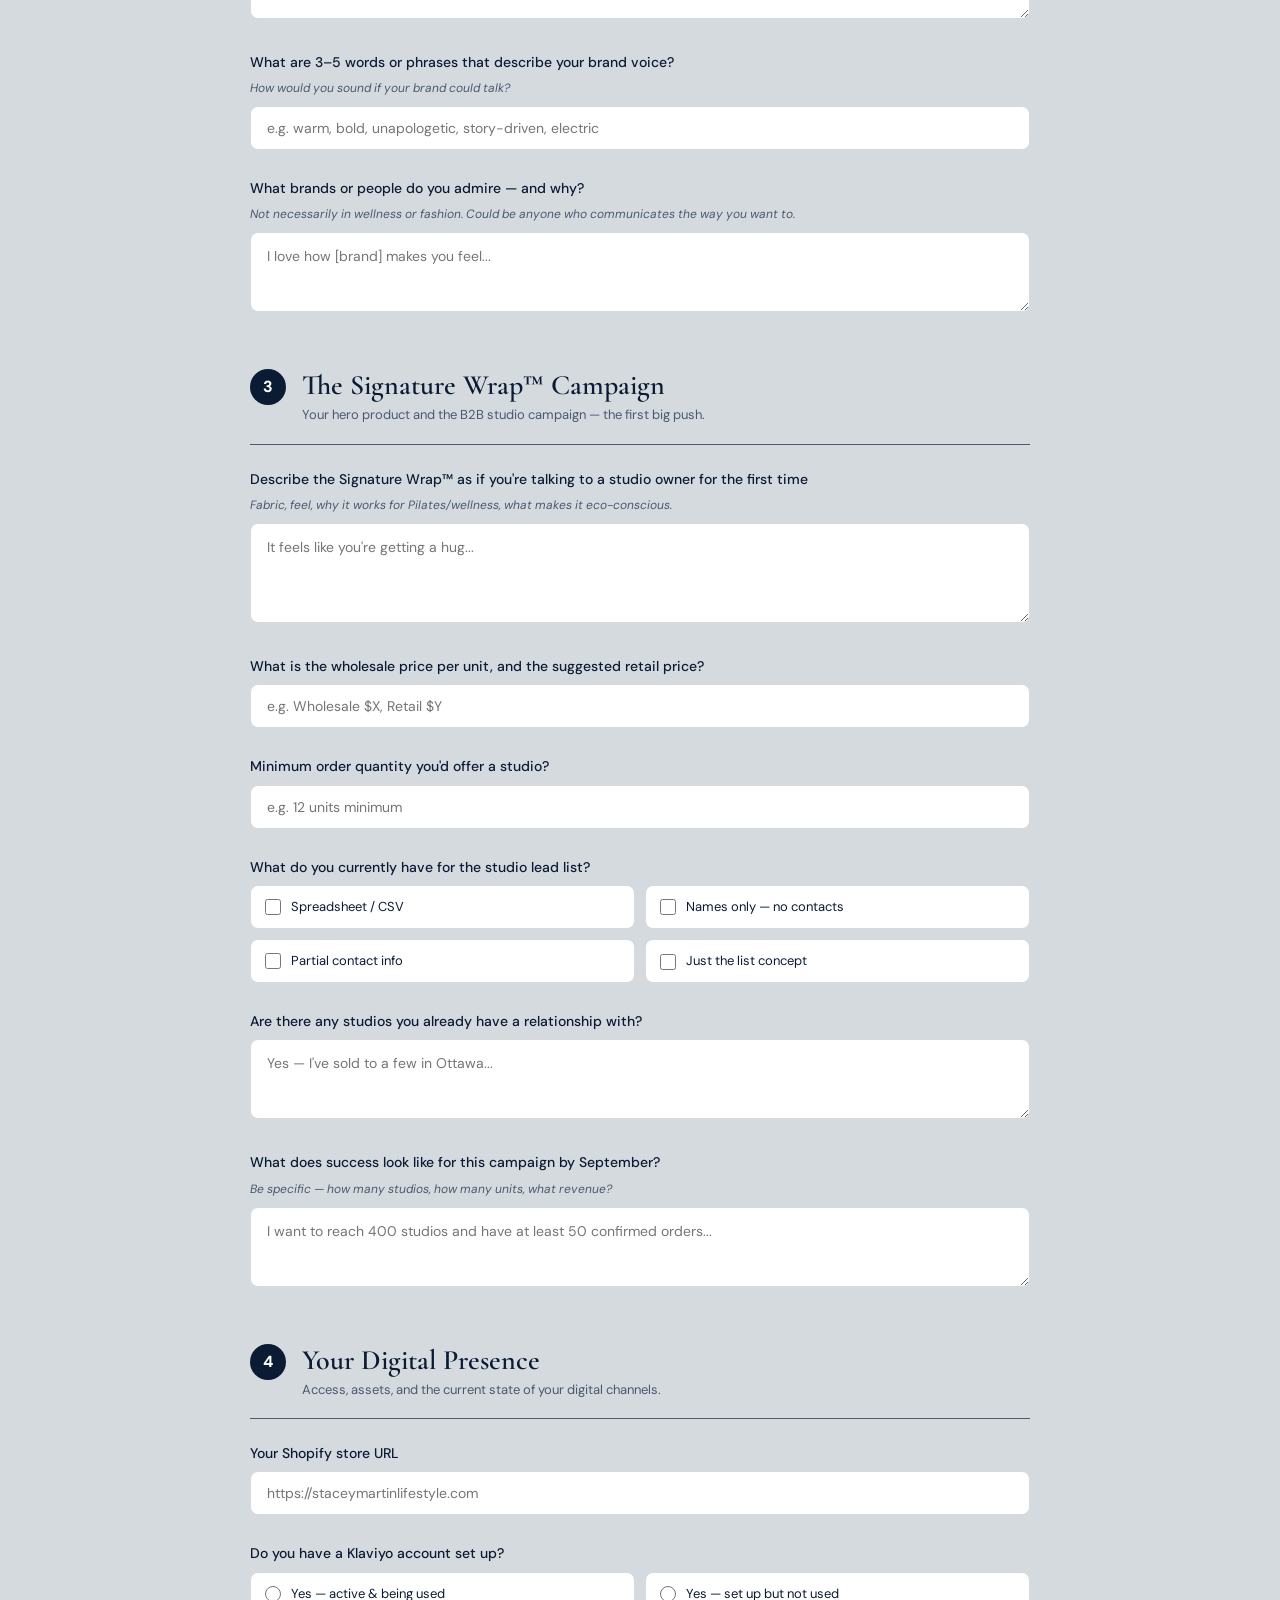
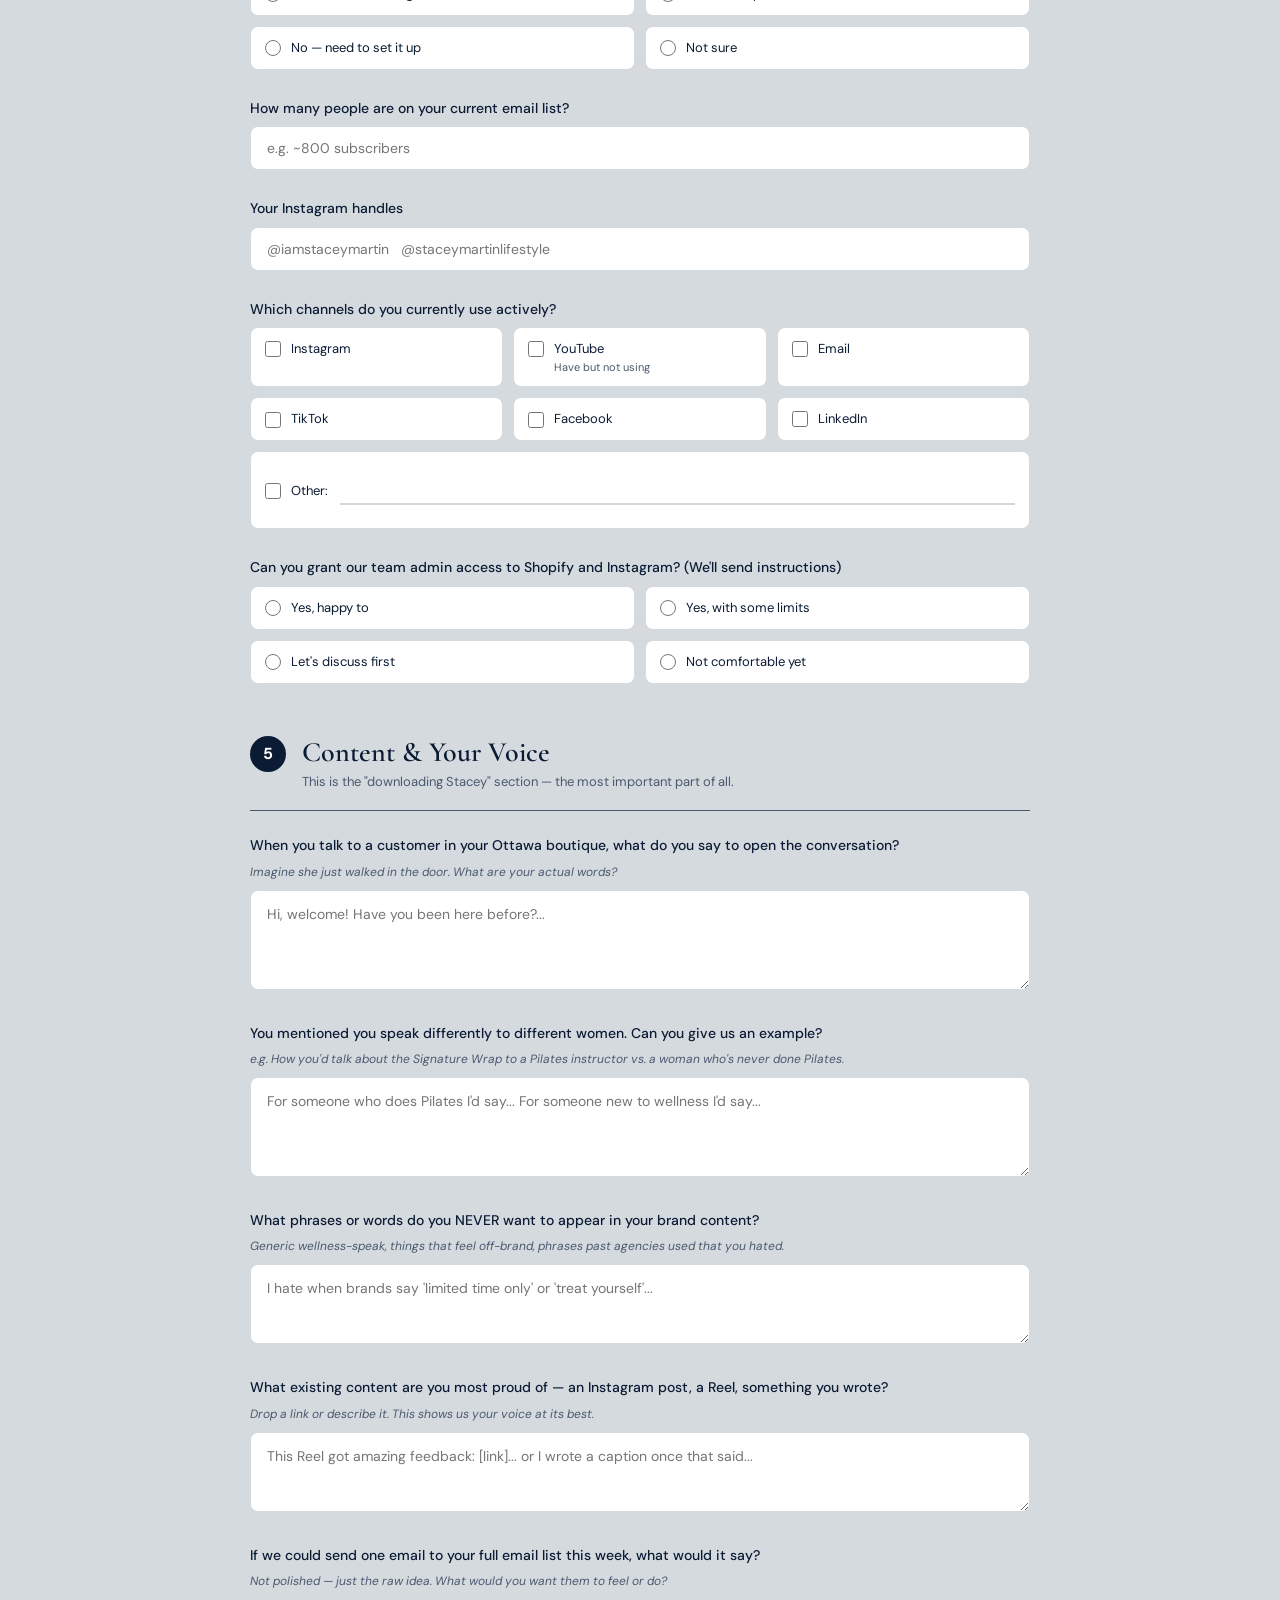
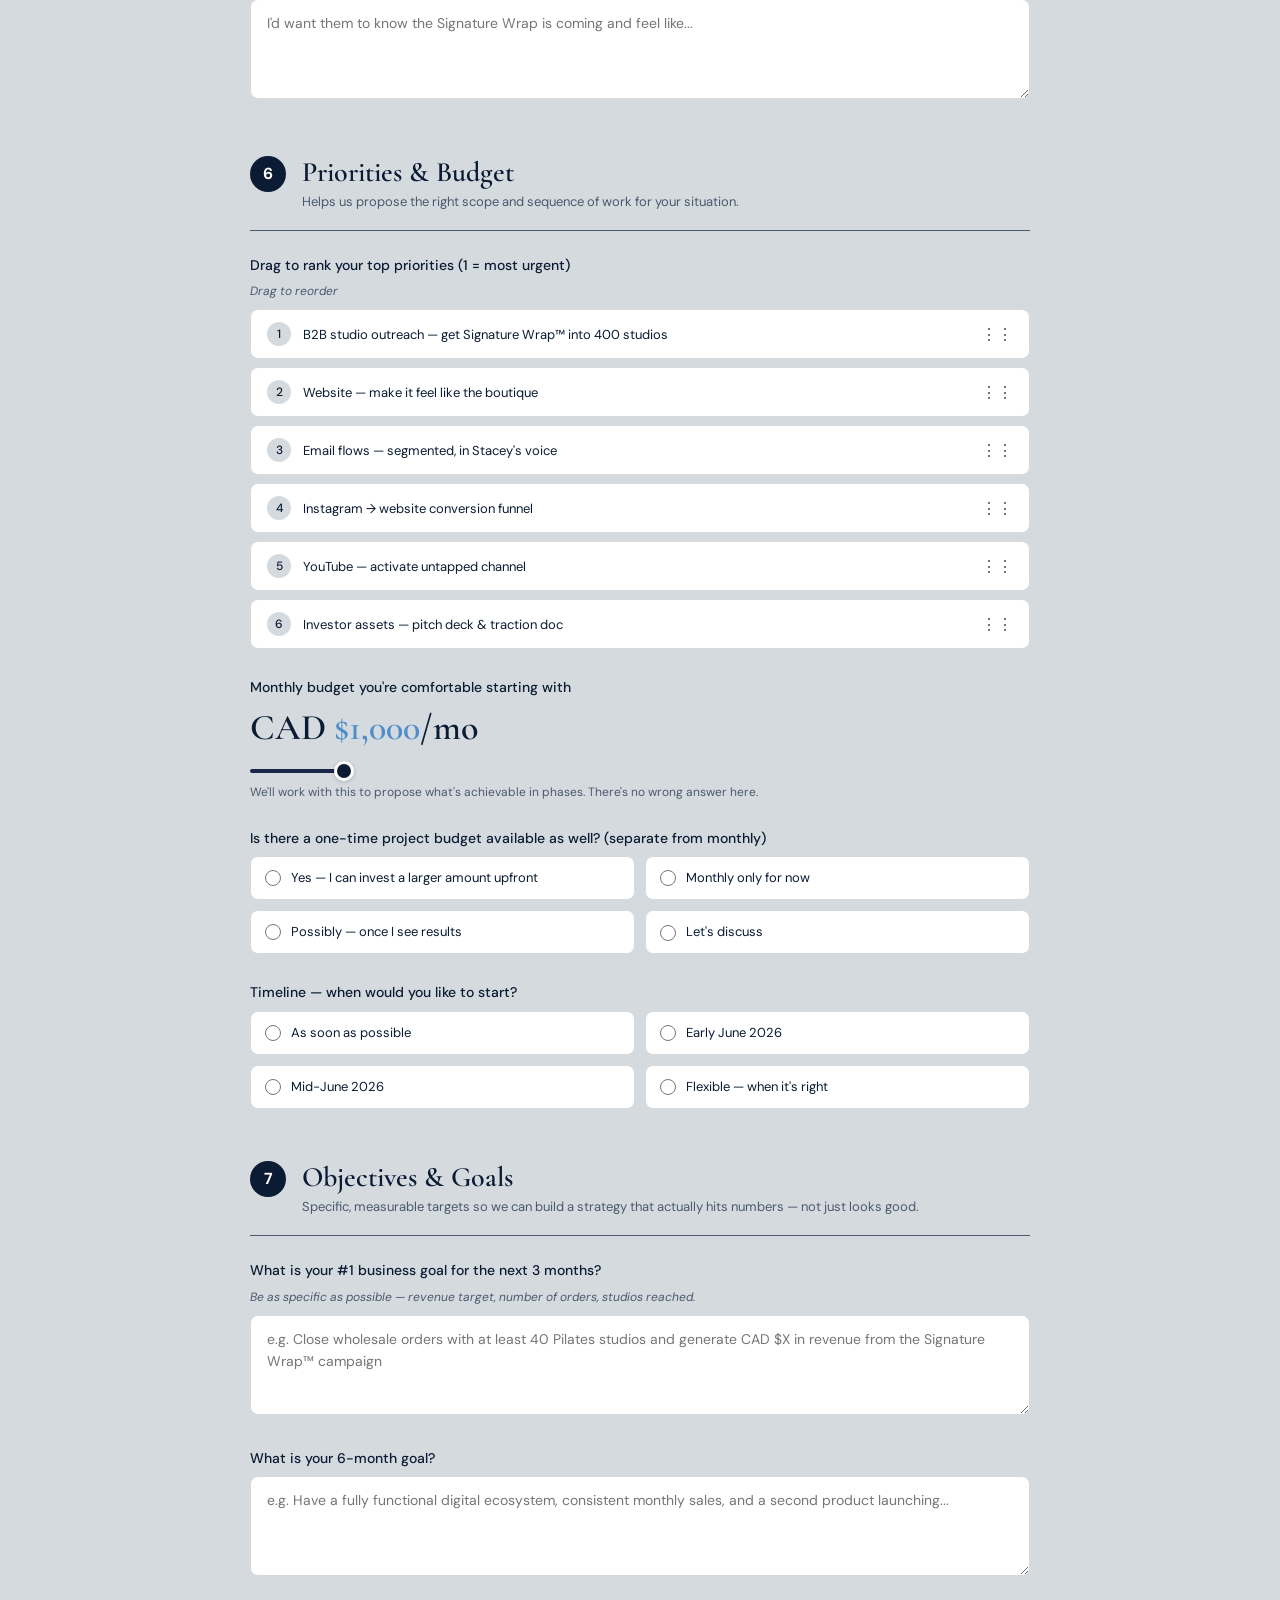
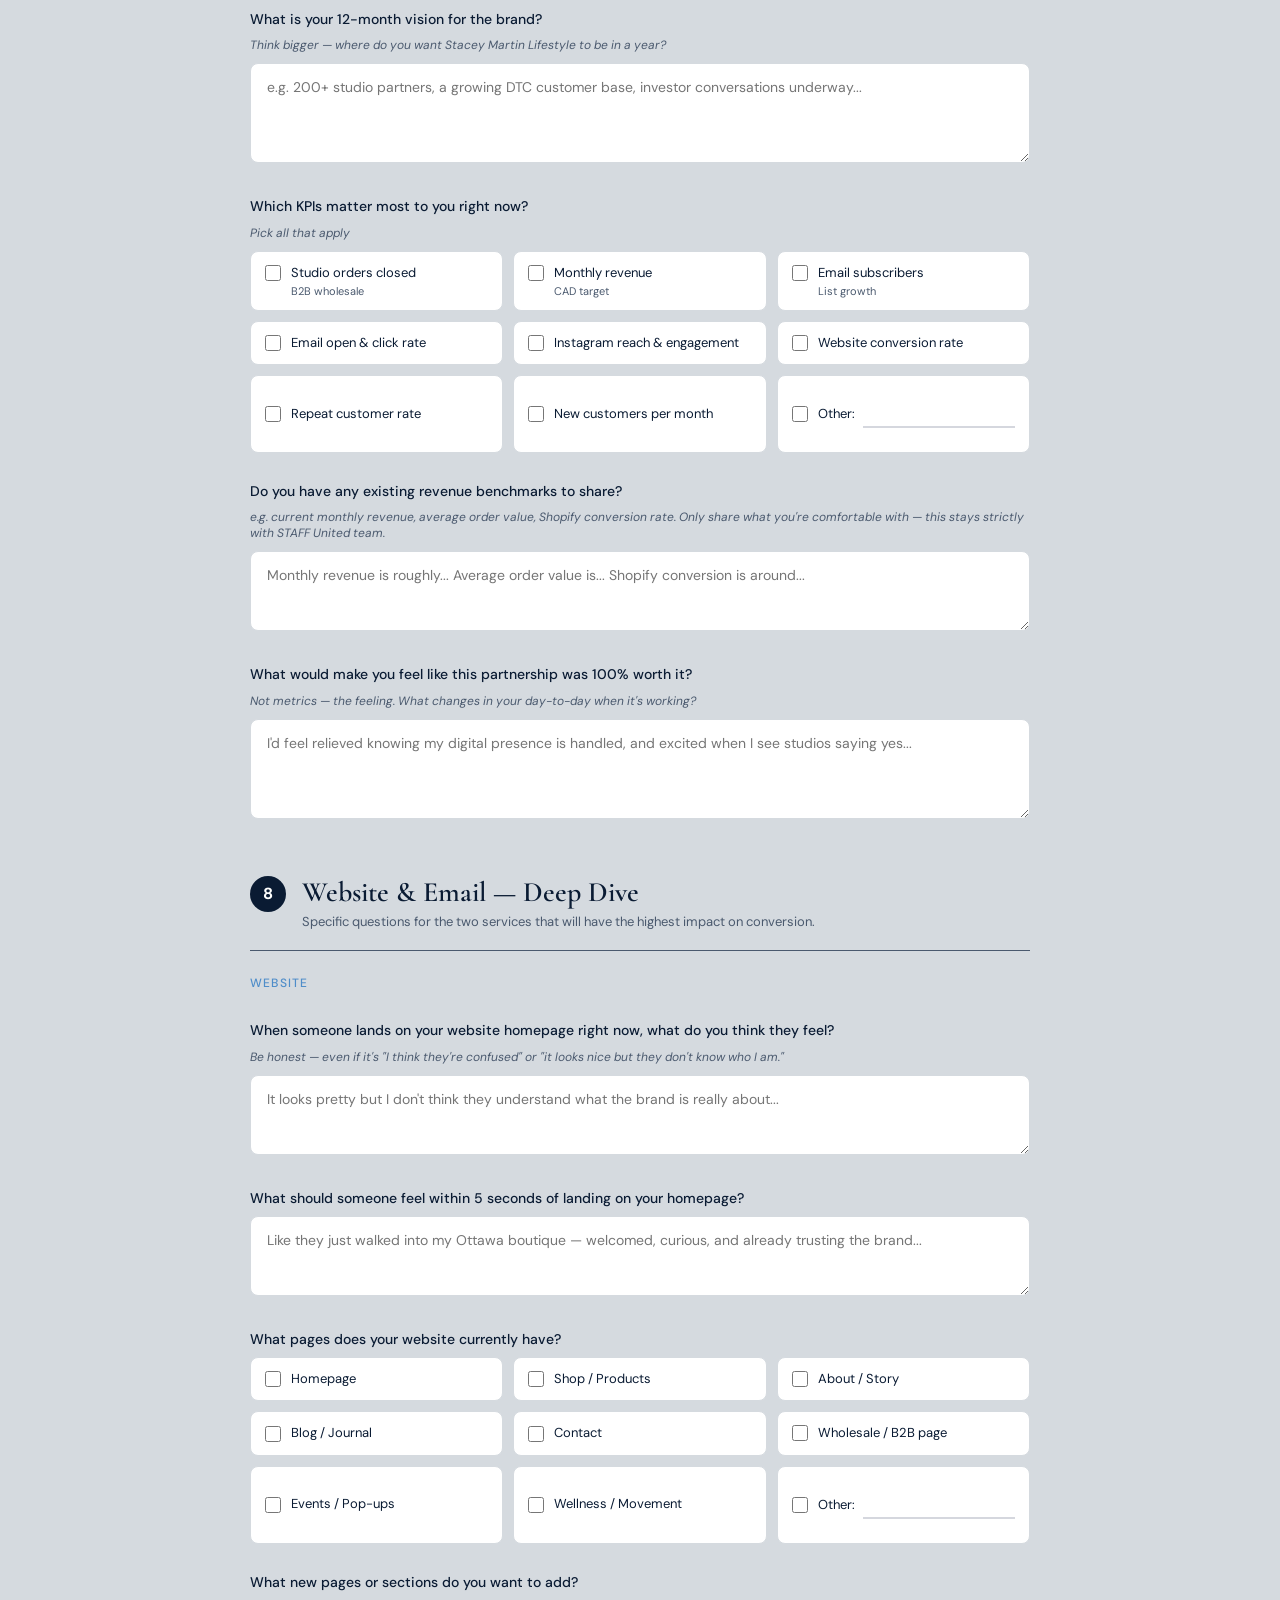
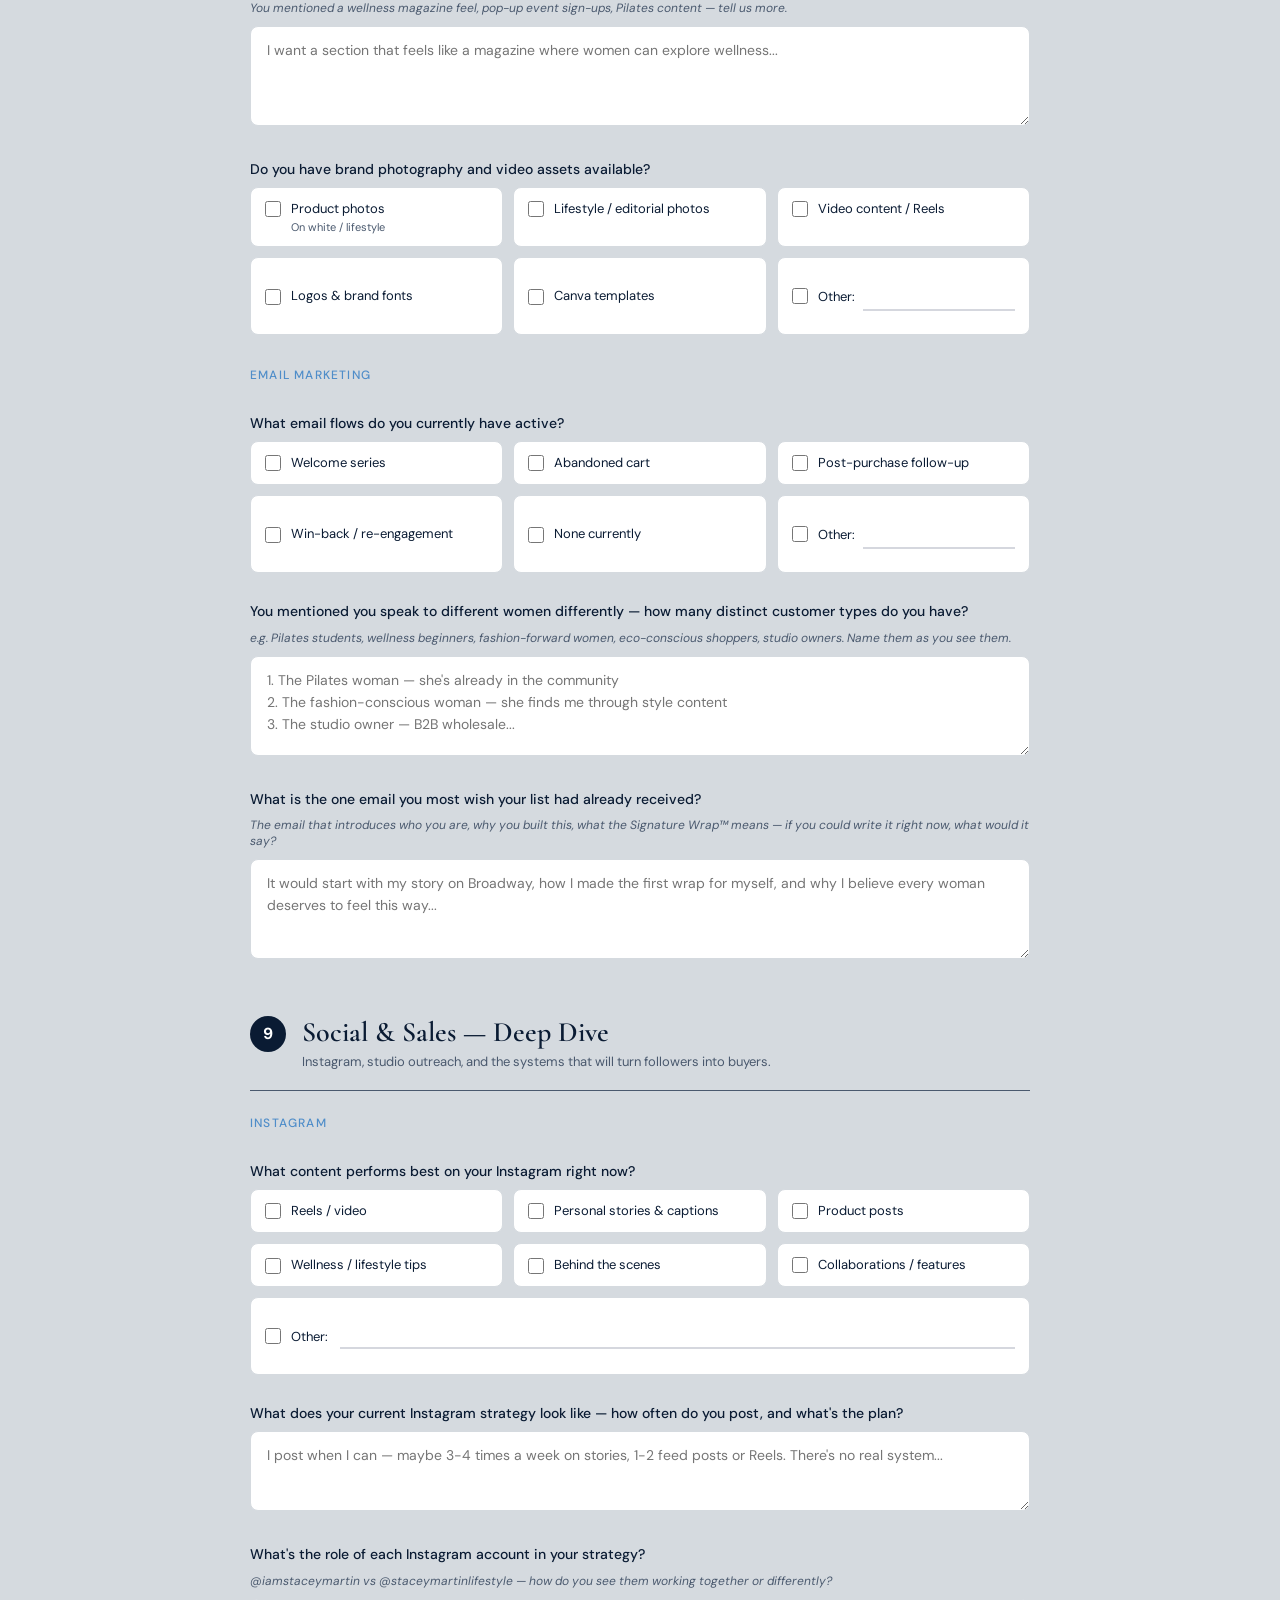
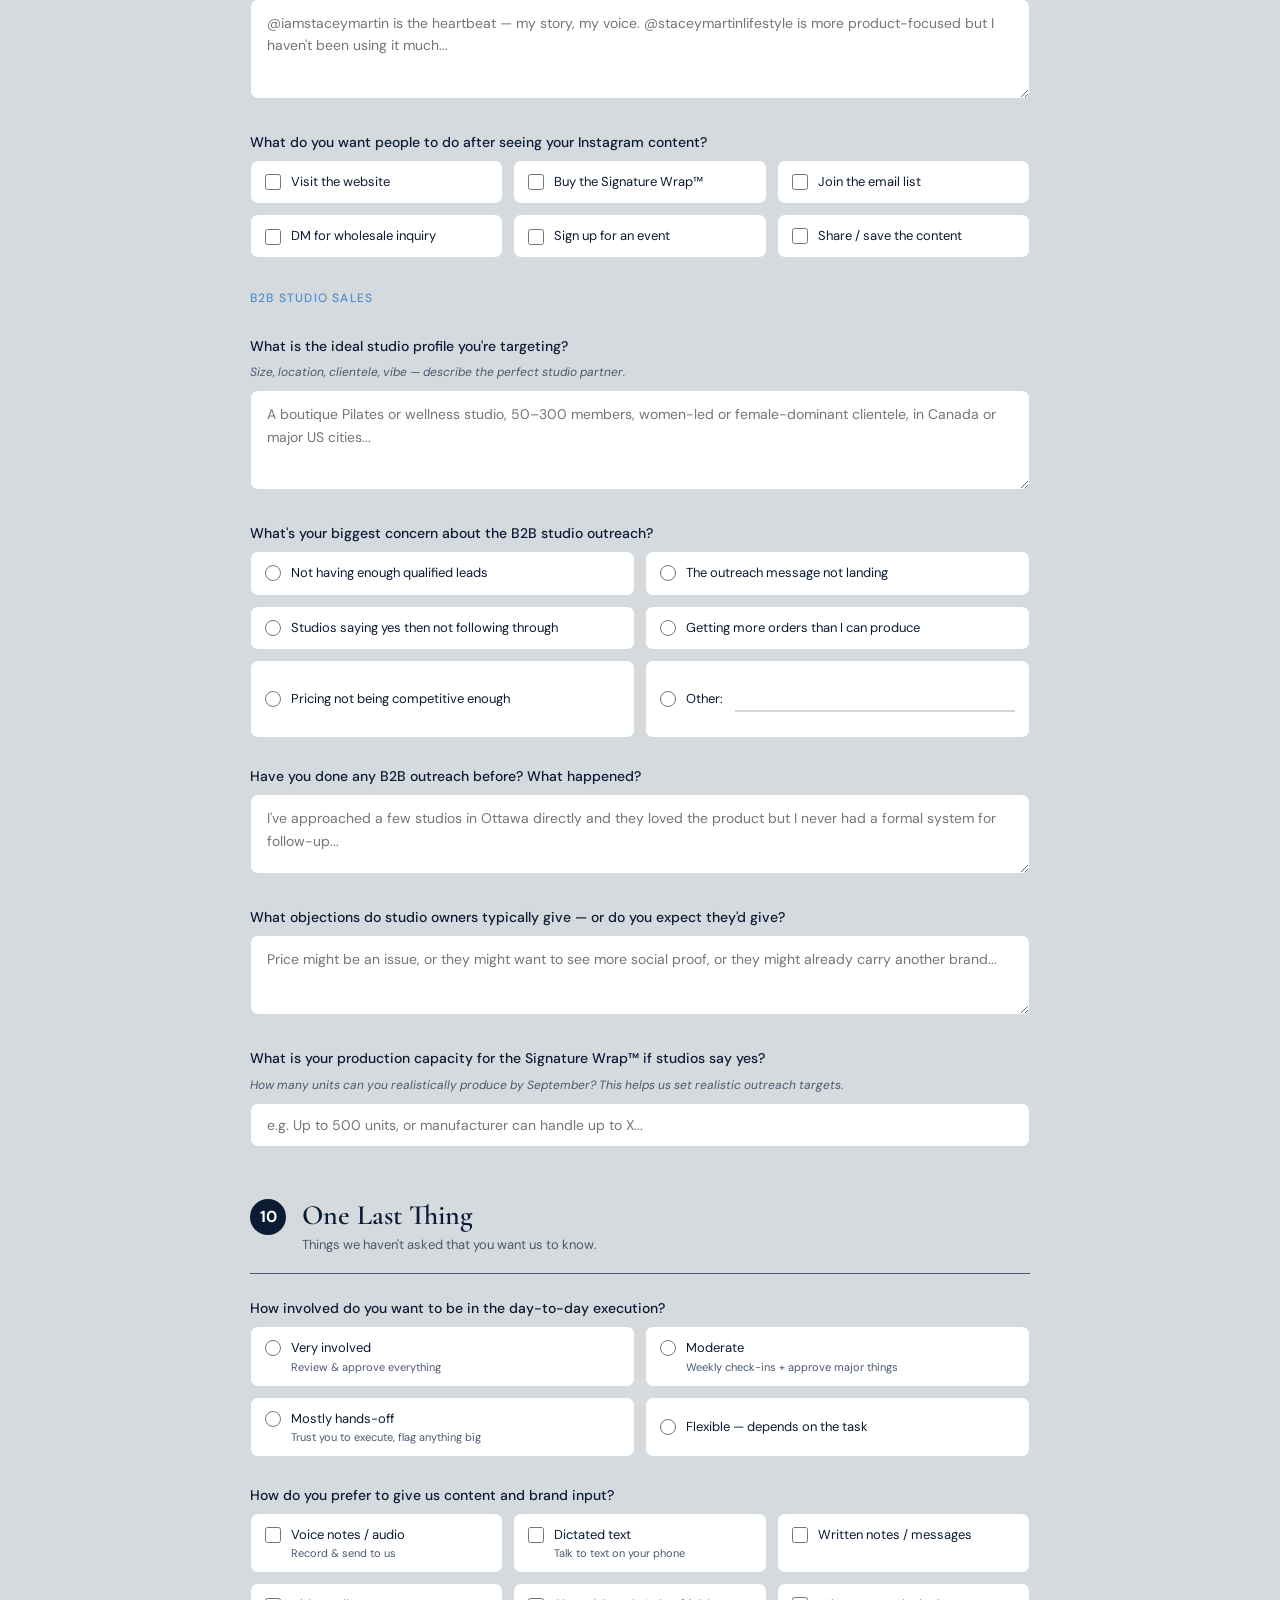
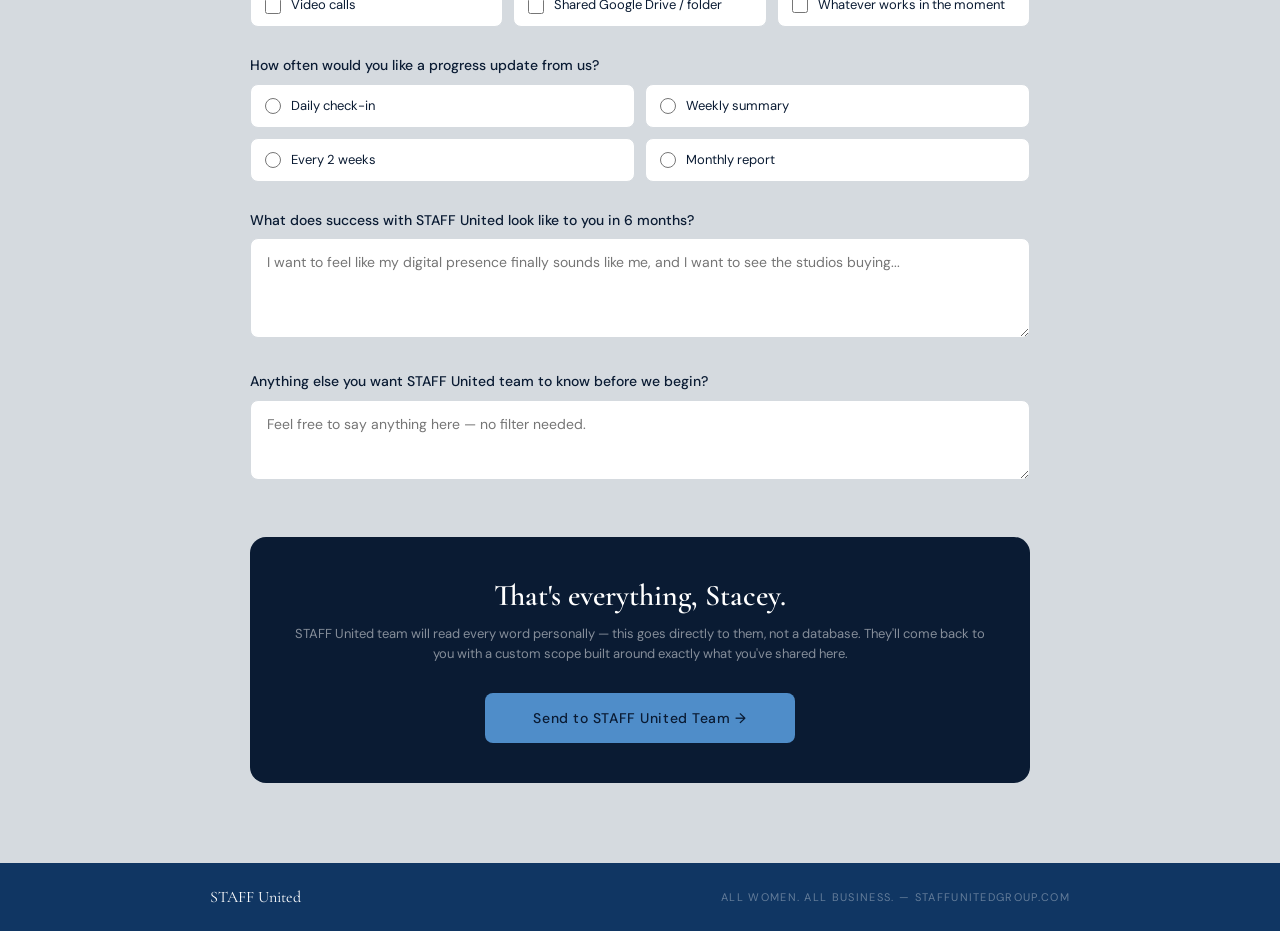
==== commit e5d07ce6: "Update font style" ====
--- a/index.html
+++ b/index.html
@@ -43,7 +43,7 @@
                 <!-- ══ SECTION 1: YOU ══ -->
                 <div class="section" data-section="1">
                     <div class="section-header">
-                        <div class="section-number">1</div>
+                        <div class="section-number" data-number="1">1</div>
                         <div>
                             <div class="section-title">About You</div>
                             <div class="section-desc">
@@ -129,7 +129,7 @@
                 <!-- ══ SECTION 2: YOUR BRAND ══ -->
                 <div class="section" data-section="2">
                     <div class="section-header">
-                        <div class="section-number">2</div>
+                        <div class="section-number" data-number="2">2</div>
                         <div>
                             <div class="section-title">Your Brand & Story</div>
                             <div class="section-desc">We want to understand the depth behind Stacey
@@ -190,7 +190,7 @@
                 <!-- ══ SECTION 3: YOUR PRODUCTS ══ -->
                 <div class="section" data-section="3">
                     <div class="section-header">
-                        <div class="section-number">3</div>
+                        <div class="section-number" data-number="3">3</div>
                         <div>
                             <div class="section-title">The Signature Wrap™ Campaign</div>
                             <div class="section-desc">Your hero product and the B2B studio campaign
@@ -264,7 +264,7 @@
                 <!-- ══ SECTION 4: DIGITAL PRESENCE ══ -->
                 <div class="section" data-section="4">
                     <div class="section-header">
-                        <div class="section-number">4</div>
+                        <div class="section-number" data-number="4">4</div>
                         <div>
                             <div class="section-title">Your Digital Presence</div>
                             <div class="section-desc">Access, assets, and the current state of your
@@ -414,7 +414,7 @@
                 <!-- ══ SECTION 5: CONTENT & VOICE ══ -->
                 <div class="section" data-section="5">
                     <div class="section-header">
-                        <div class="section-number">5</div>
+                        <div class="section-number" data-number="5">5</div>
                         <div>
                             <div class="section-title">Content & Your Voice</div>
                             <div class="section-desc">This is the "downloading Stacey" section — the
@@ -484,7 +484,7 @@
                 <!-- ══ SECTION 6: PRIORITIES & BUDGET ══ -->
                 <div class="section" data-section="6">
                     <div class="section-header">
-                        <div class="section-number">6</div>
+                        <div class="section-number" data-number="6">6</div>
                         <div>
                             <div class="section-title">Priorities & Budget</div>
                             <div class="section-desc">Helps us propose the right scope and sequence
@@ -600,7 +600,7 @@
                 <!-- ══ SECTION 7: OBJECTIVES & GOALS ══ -->
                 <div class="section" data-section="7">
                     <div class="section-header">
-                        <div class="section-number">7</div>
+                        <div class="section-number" data-number="7">7</div>
                         <div>
                             <div class="section-title">Objectives & Goals</div>
                             <div class="section-desc">Specific, measurable targets so we can build a
@@ -725,7 +725,7 @@
                 <!-- ══ SECTION 8: WEBSITE & EMAIL DEEP DIVE ══ -->
                 <div class="section" data-section="8">
                     <div class="section-header">
-                        <div class="section-number">8</div>
+                        <div class="section-number" data-number="8">8</div>
                         <div>
                             <div class="section-title">Website & Email — Deep Dive</div>
                             <div class="section-desc">Specific questions for the two services that
@@ -1000,7 +1000,7 @@
                 <!-- ══ SECTION 9: SOCIAL & SALES DEEP DIVE ══ -->
                 <div class="section" data-section="9">
                     <div class="section-header">
-                        <div class="section-number">9</div>
+                        <div class="section-number" data-number="9">9</div>
                         <div>
                             <div class="section-title">Social & Sales — Deep Dive</div>
                             <div class="section-desc">Instagram, studio outreach, and the systems
@@ -1237,7 +1237,7 @@
                 <!-- ══ SECTION 10: ONE LAST THING ══ -->
                 <div class="section" data-section="10">
                     <div class="section-header">
-                        <div class="section-number">10</div>
+                        <div class="section-number" data-number="10">10</div>
                         <div>
                             <div class="section-title">One Last Thing</div>
                             <div class="section-desc">Things we haven't asked that you want us to
--- a/assets/css/style.css
+++ b/assets/css/style.css
@@ -200,6 +200,7 @@
   flex-shrink: 0;
   margin-top: 3px;
 }
+
 .section-title {
   font-family: "Cormorant Garamond", serif;
   font-size: 28px;
@@ -653,7 +654,7 @@
 .inline-other-content .option-label {
   flex-shrink: 0;
   margin: 0;
-  font-weight: 500;
+  /* font-weight: 500; */
 }
 
 /* Input underline chiếm toàn bộ phần còn lại */
@@ -738,7 +739,7 @@
 .inline-other-content .option-label {
   flex-shrink: 0;
   margin: 0;
-  font-weight: 500;
+  /* font-weight: 500; */
   line-height: 1.4;
 }
 
@@ -823,7 +824,7 @@
 .inline-other-content .option-label {
   flex-shrink: 0;
   margin: 0;
-  font-weight: 500;
+  /* font-weight: 500; */
   line-height: 1;
 }
 
@@ -890,7 +891,7 @@
 .option-item-other-inline .option-label {
   flex-shrink: 0;
   margin: 0;
-  font-weight: 500;
+  /* font-weight: 500; */
   line-height: 1;
 }
 
@@ -992,7 +993,7 @@
   display: inline-block !important;
   flex-shrink: 0 !important;
   margin: 0 !important;
-  font-weight: 500 !important;
+  /* font-weight: 500 !important; */
   line-height: 1 !important;
   white-space: nowrap !important;
 }
@@ -1110,3 +1111,207 @@
   min-width: 0 !important;
   margin: 0 !important;
 }
+
+/* =========================================
+   FIX B2B CONCERN - OTHER ALIGNMENT
+   Căn "Other:" nằm giữa theo trục Y với radio button
+   ========================================= */
+
+.option-item:has(#b2b-concern-other-radio) {
+  display: flex;
+  align-items: center !important; /* căn giữa theo chiều dọc */
+  gap: 10px;
+
+  min-height: 78px; /* bằng các card khác */
+}
+
+/* Container chứa "Other:" + input */
+.option-item:has(#b2b-concern-other-radio) .inline-other-content {
+  display: flex !important;
+  flex-direction: row !important;
+  align-items: center !important; /* căn giữa theo trục Y */
+  gap: 12px;
+
+  flex: 1;
+  width: 100%;
+  min-width: 0;
+}
+
+/* Label "Other:" */
+.option-item:has(#b2b-concern-other-radio) .option-label {
+  flex-shrink: 0;
+  margin: 0;
+  line-height: 1;
+  white-space: nowrap;
+}
+
+/* Input underline */
+.option-item:has(#b2b-concern-other-radio) .inline-other-input {
+  flex: 1;
+  width: 100%;
+  min-width: 0;
+  margin: 0 !important;
+}
+
+/* =========================================
+   SECTION NUMBER - PERFECT CENTER
+   Thay thế TOÀN BỘ block .section-number hiện tại
+   trong file CSS của bạn (đang ở khoảng dòng 150). :contentReference[oaicite:0]{index=0}
+   ========================================= */
+
+.section-number {
+  /* Kích thước hình tròn */
+  width: 36px;
+  height: 36px;
+  border-radius: 50%;
+  background: var(--navy);
+
+  /* Căn giữa tuyệt đối */
+  display: grid;
+  place-items: center;
+
+  /* Typography */
+  font-family: "Cormorant Garamond", serif;
+  font-size: 18px;
+  font-weight: 600;
+  line-height: 1;
+  color: var(--white);
+
+  /* Layout */
+  flex-shrink: 0;
+  margin: 0;
+  padding: 0;
+
+  /* Loại bỏ mọi ảnh hưởng của font */
+  text-align: center;
+  vertical-align: middle;
+
+  /* Dịch lên 1px để số nhìn cân đối hoàn hảo */
+  transform: translateY(-1px);
+}
+
+/* =========================================
+   SECTION NUMBER - ABSOLUTE CENTER
+   Cách này ổn định nhất:
+   1. Ẩn text trực tiếp trong .section-number
+   2. Hiển thị số bằng pseudo-element
+   3. Lấy số từ data-number
+   ========================================= */
+
+.section-number {
+  position: relative;
+  width: 36px;
+  height: 36px;
+  border-radius: 50%;
+  background: var(--navy);
+
+  flex-shrink: 0;
+  margin: 0;
+  padding: 0;
+
+  /* Ẩn text gốc */
+  color: transparent;
+  font-size: 0;
+  line-height: 0;
+}
+
+/* Hiển thị số và căn giữa tuyệt đối */
+.section-number::before {
+  content: attr(data-number);
+  position: absolute;
+  inset: 0;
+
+  display: flex;
+  align-items: center;
+  justify-content: center;
+
+  font-family: "Cormorant Garamond", serif;
+  font-size: 18px;
+  font-weight: 600;
+  line-height: 1;
+  color: var(--white);
+
+  /* Tinh chỉnh nhẹ cho font Cormorant Garamond */
+  transform: translateY(-4px);
+}
+
+/* =========================================
+   SECTION NUMBER — PERFECTLY CENTERED
+   Replace your existing .section-number block.
+   This ensures every number (1, 2, 6, 8, 10, etc.)
+   is centered exactly on both X and Y axes.
+   ========================================= */
+
+.section-number {
+  width: 36px;
+  height: 36px;
+  border-radius: 50%;
+  background: var(--navy);
+  color: var(--white);
+
+  /* Use a numerically balanced font */
+  font-family: "DM Sans", sans-serif;
+  font-size: 14px;
+  font-weight: 700;
+  font-variant-numeric: tabular-nums;
+  font-feature-settings: "tnum" 1;
+
+  /* Perfect centering */
+  display: grid;
+  place-items: center;
+
+  /* Reset all offsets */
+  line-height: 1;
+  text-align: center;
+  margin: 0;
+  padding: 0;
+  transform: none;
+
+  /* Layout */
+  flex-shrink: 0;
+  box-sizing: border-box;
+}
+
+/* =========================================
+   SECTION NUMBER — FIX OVERLAPPING DIGITS
+   Use flex instead of grid to avoid double rendering
+   and ensure perfect centering.
+   ========================================= */
+
+.section-number {
+  width: 36px;
+  height: 36px;
+  border-radius: 50%;
+  background: var(--navy);
+  color: var(--white);
+
+  /* Use stable numeric font */
+  font-family: "DM Sans", sans-serif;
+  font-size: 16px;
+  font-weight: 700;
+  font-variant-numeric: tabular-nums;
+
+  /* Perfect centering */
+  display: flex;
+  align-items: center;
+  justify-content: center;
+
+  /* Reset all spacing */
+  line-height: 1;
+  text-align: center;
+  margin: 0;
+  padding: 0;
+
+  /* Prevent shrinking */
+  flex-shrink: 0;
+  box-sizing: border-box;
+
+  /* Remove inherited transforms */
+  transform: none;
+}
+
+/* Remove any pseudo-elements that may duplicate numbers */
+.section-number::before,
+.section-number::after {
+  content: none !important;
+}
